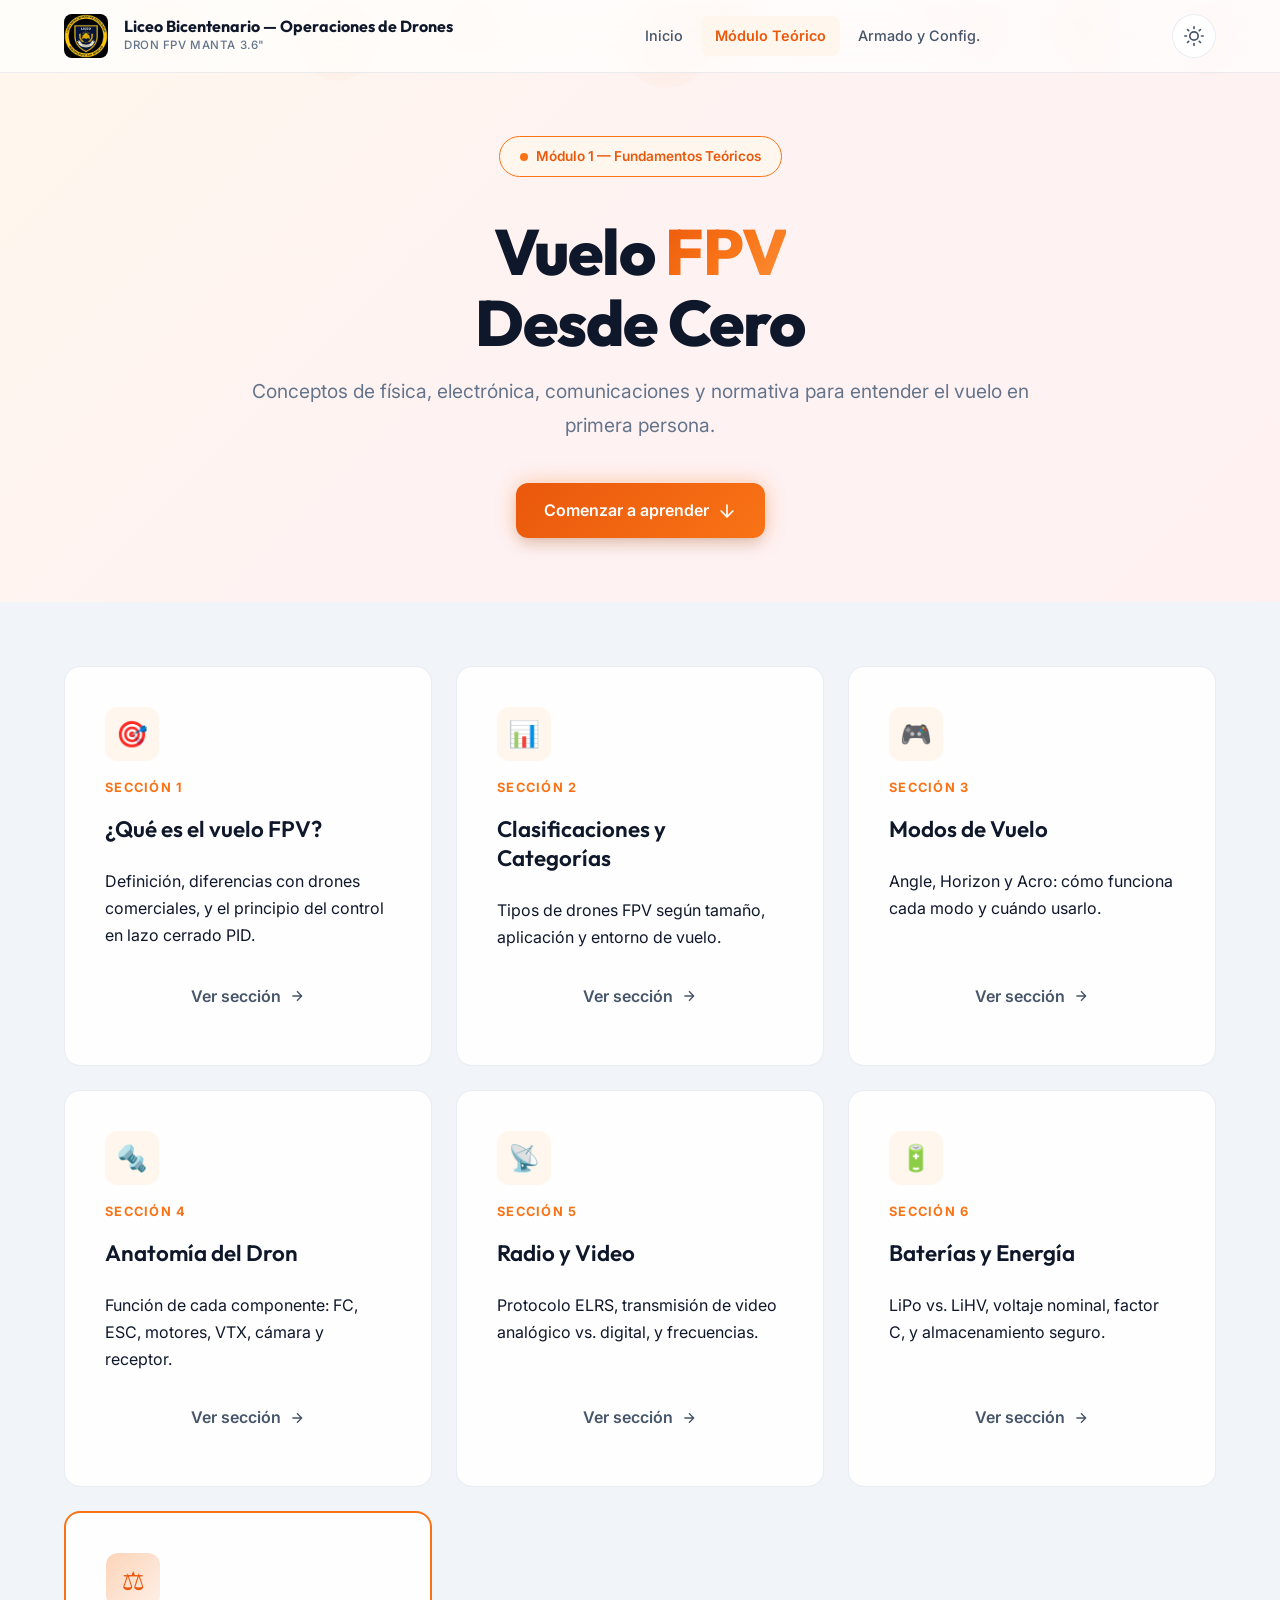
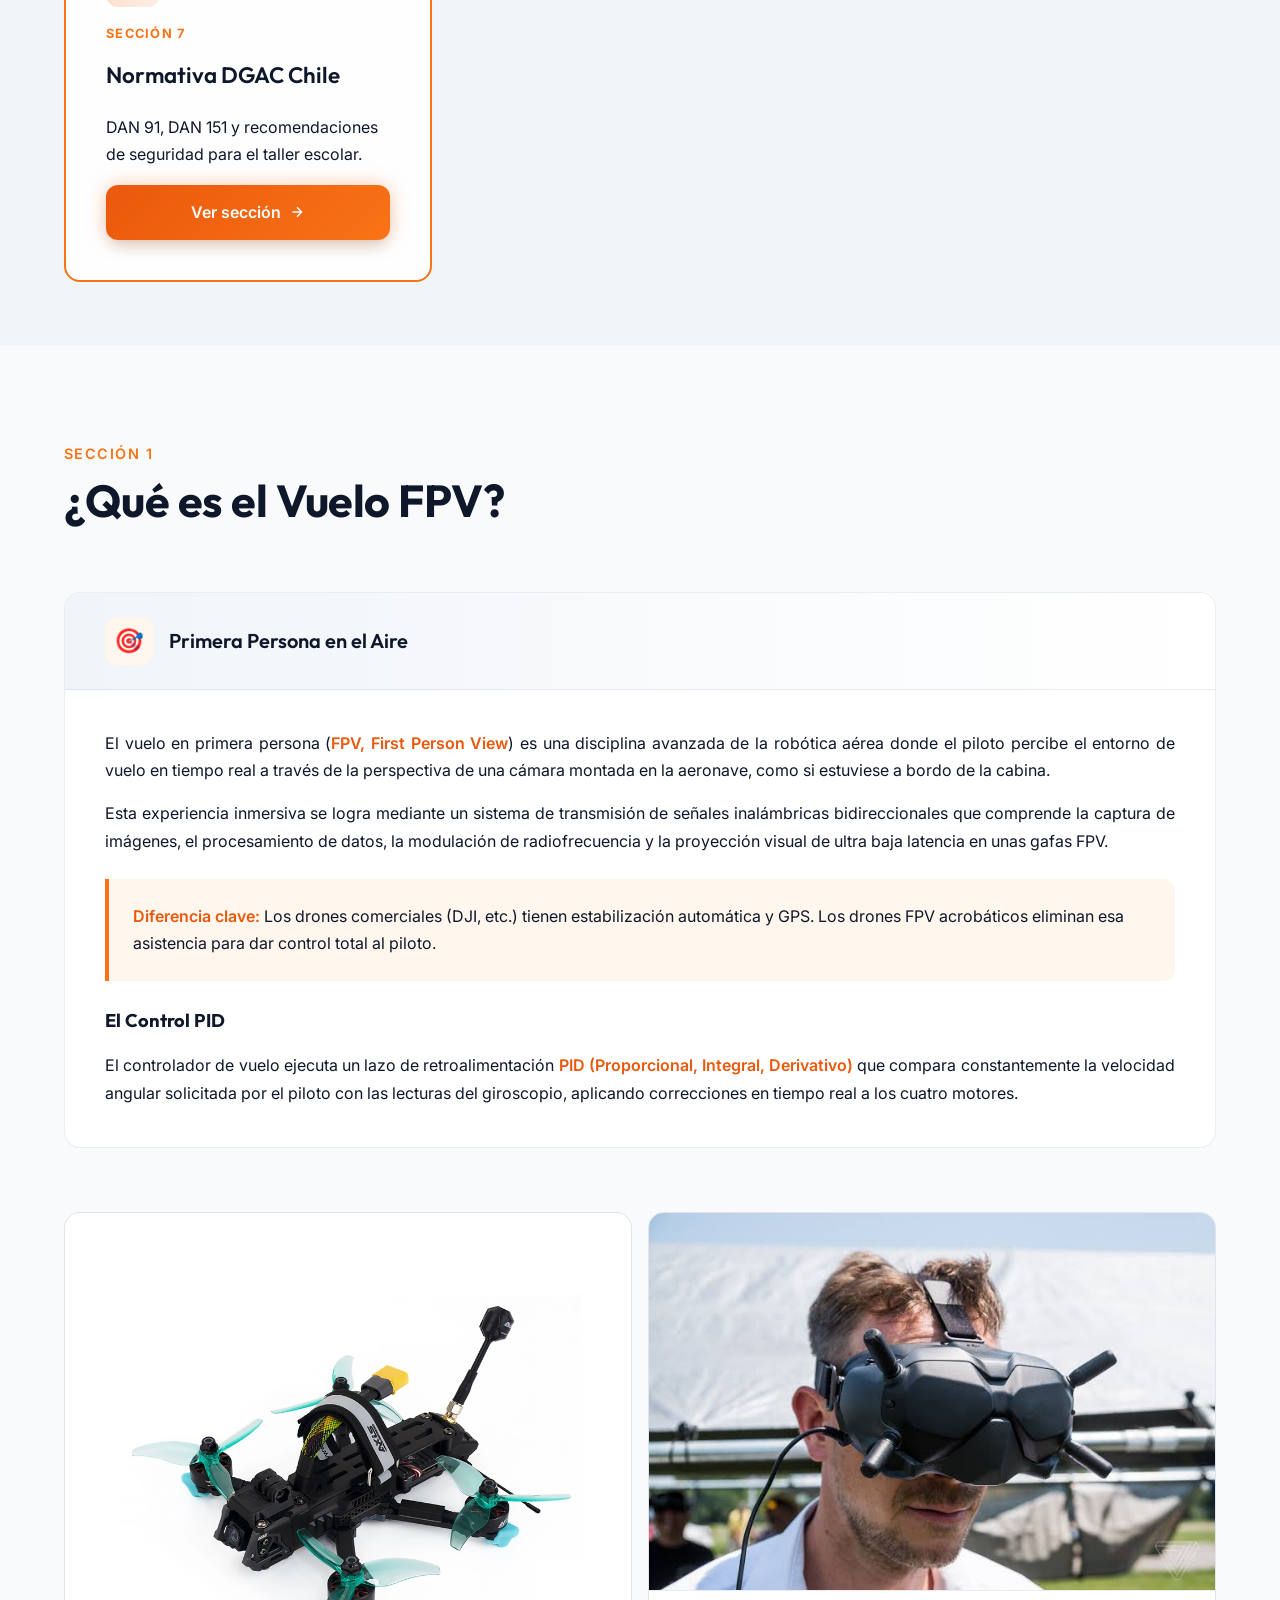
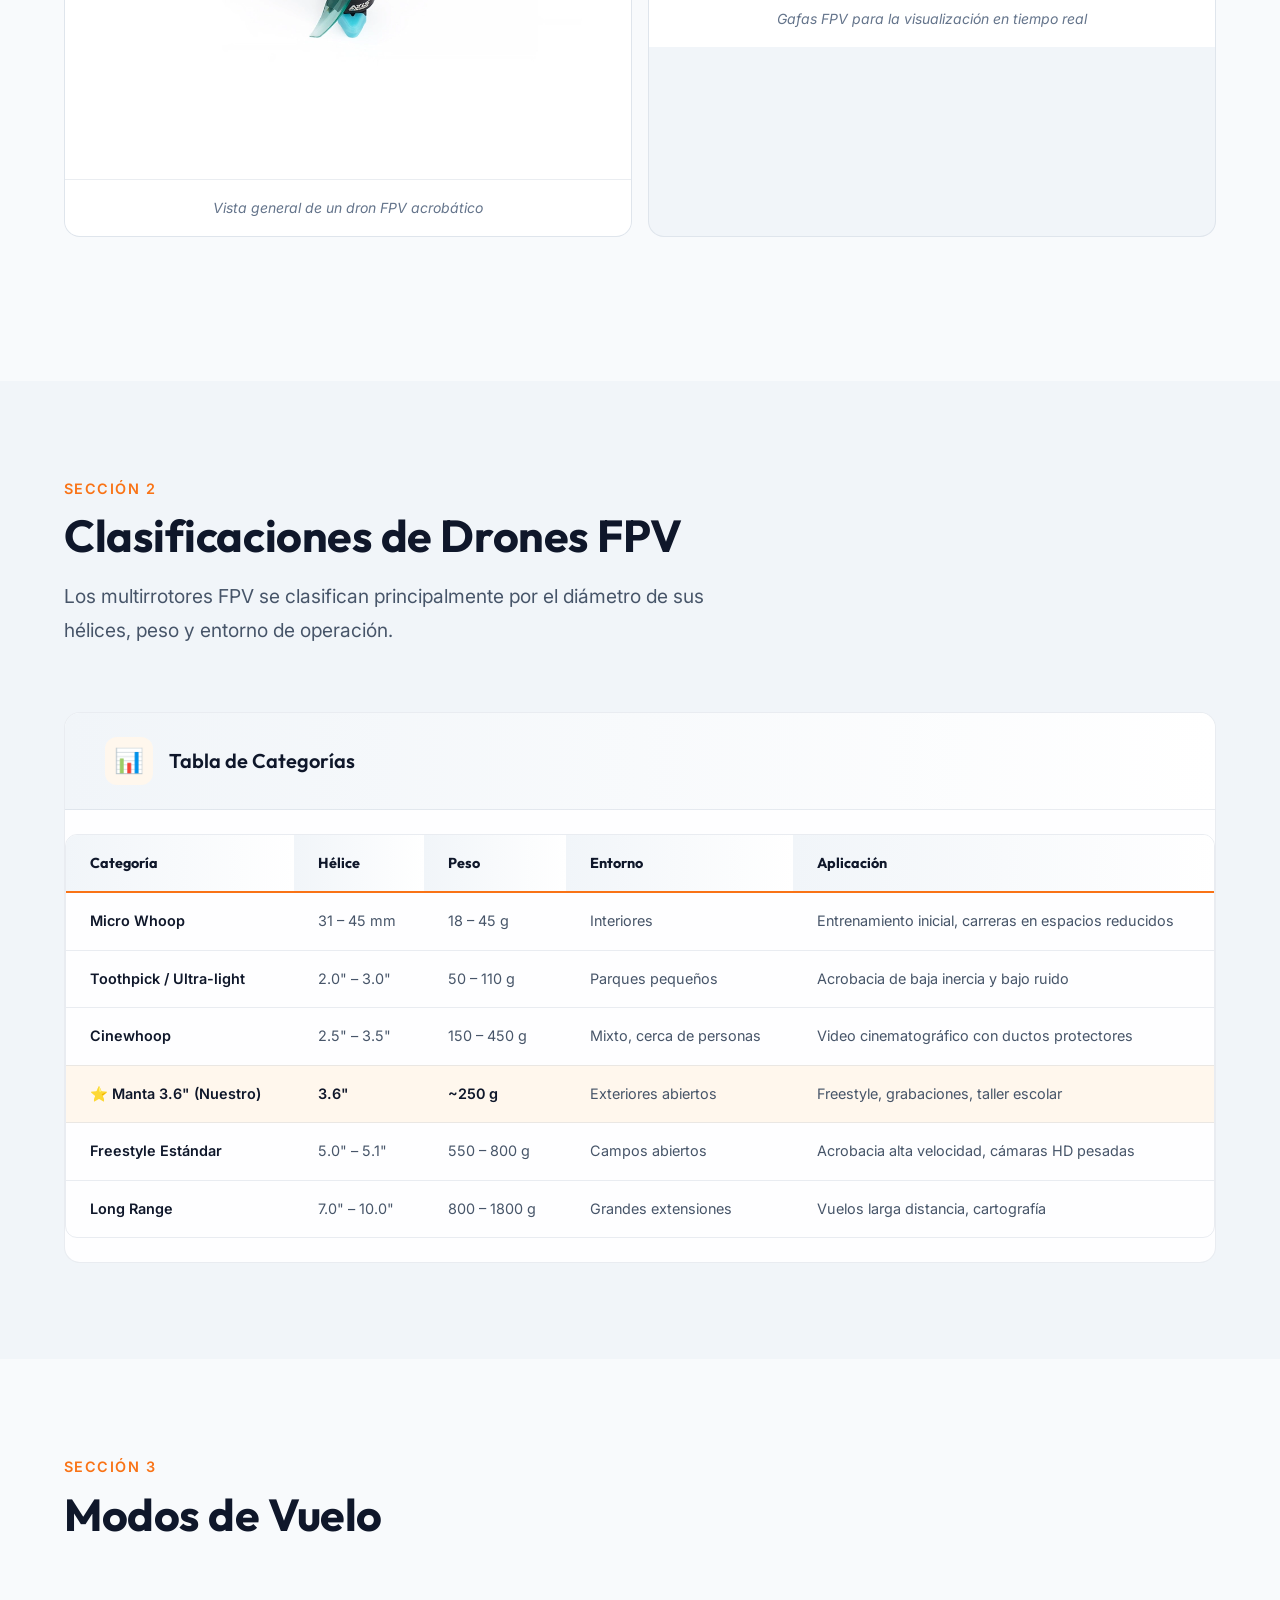
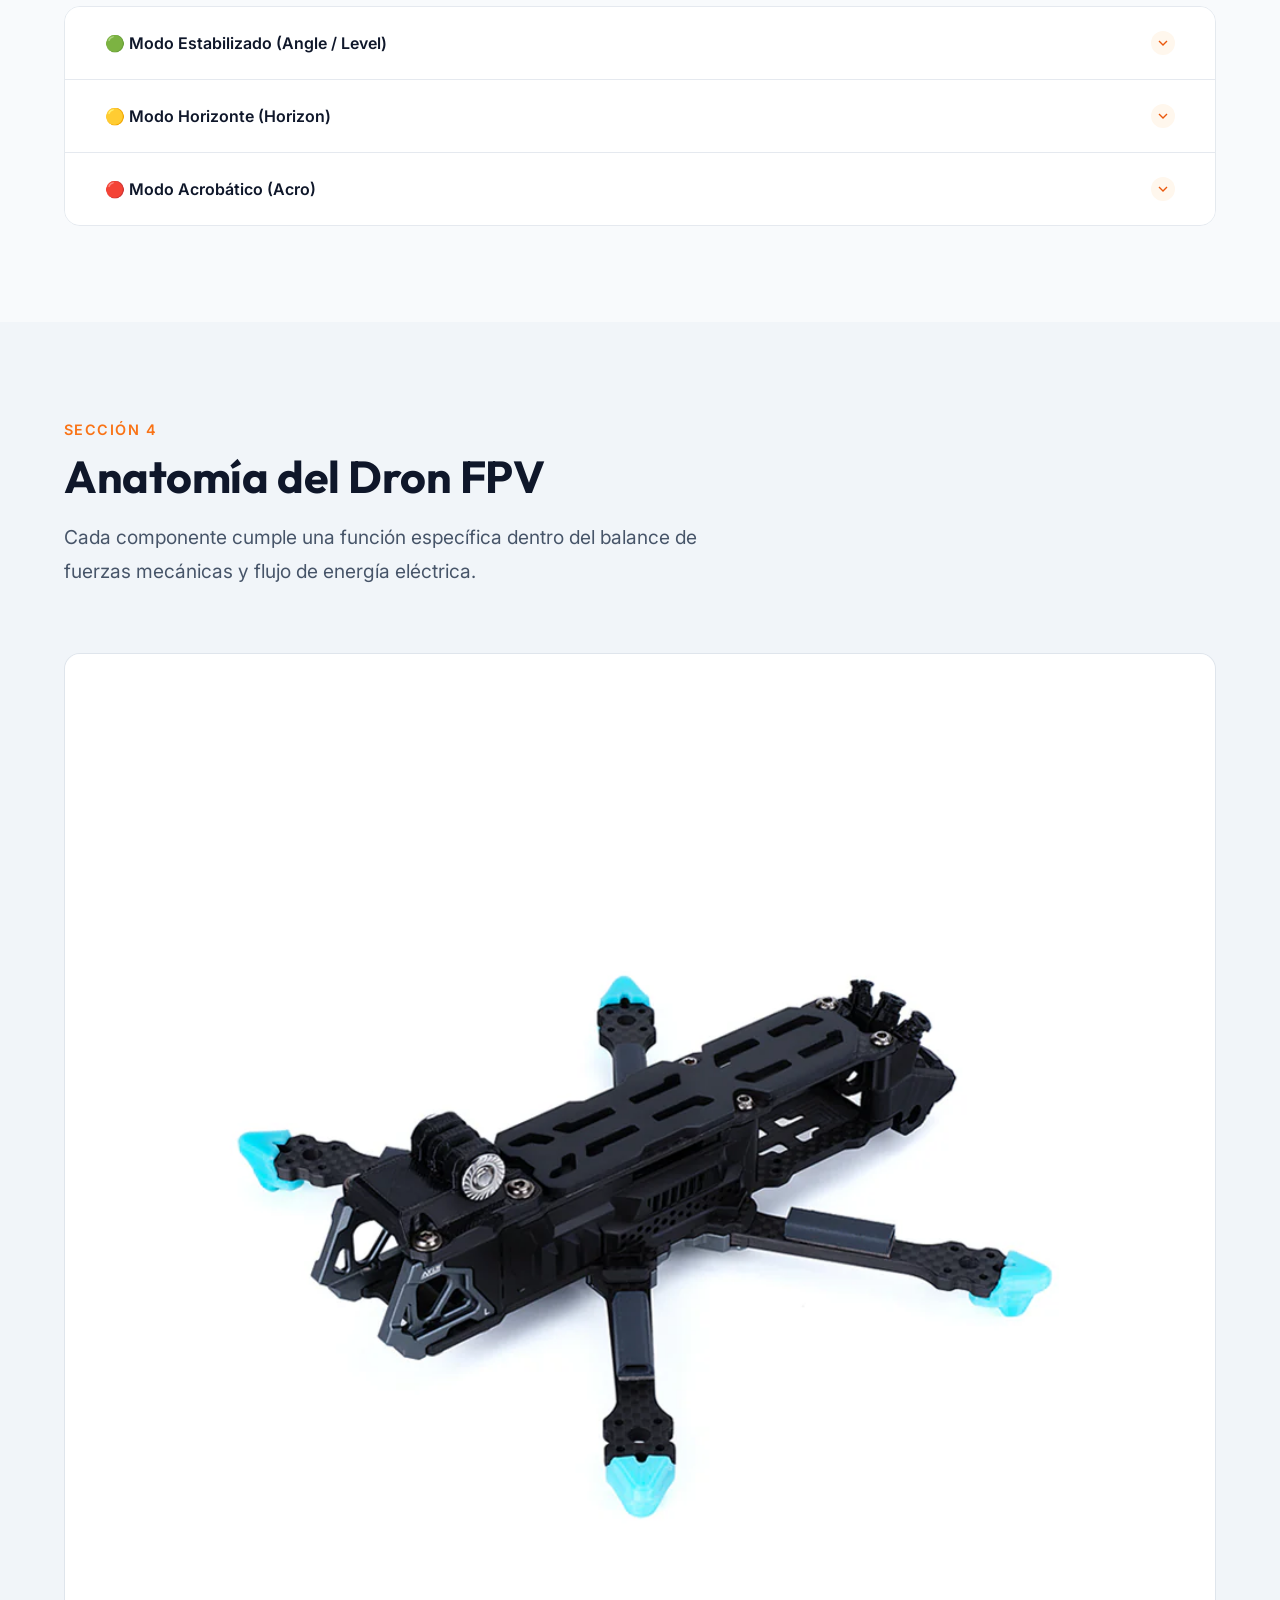
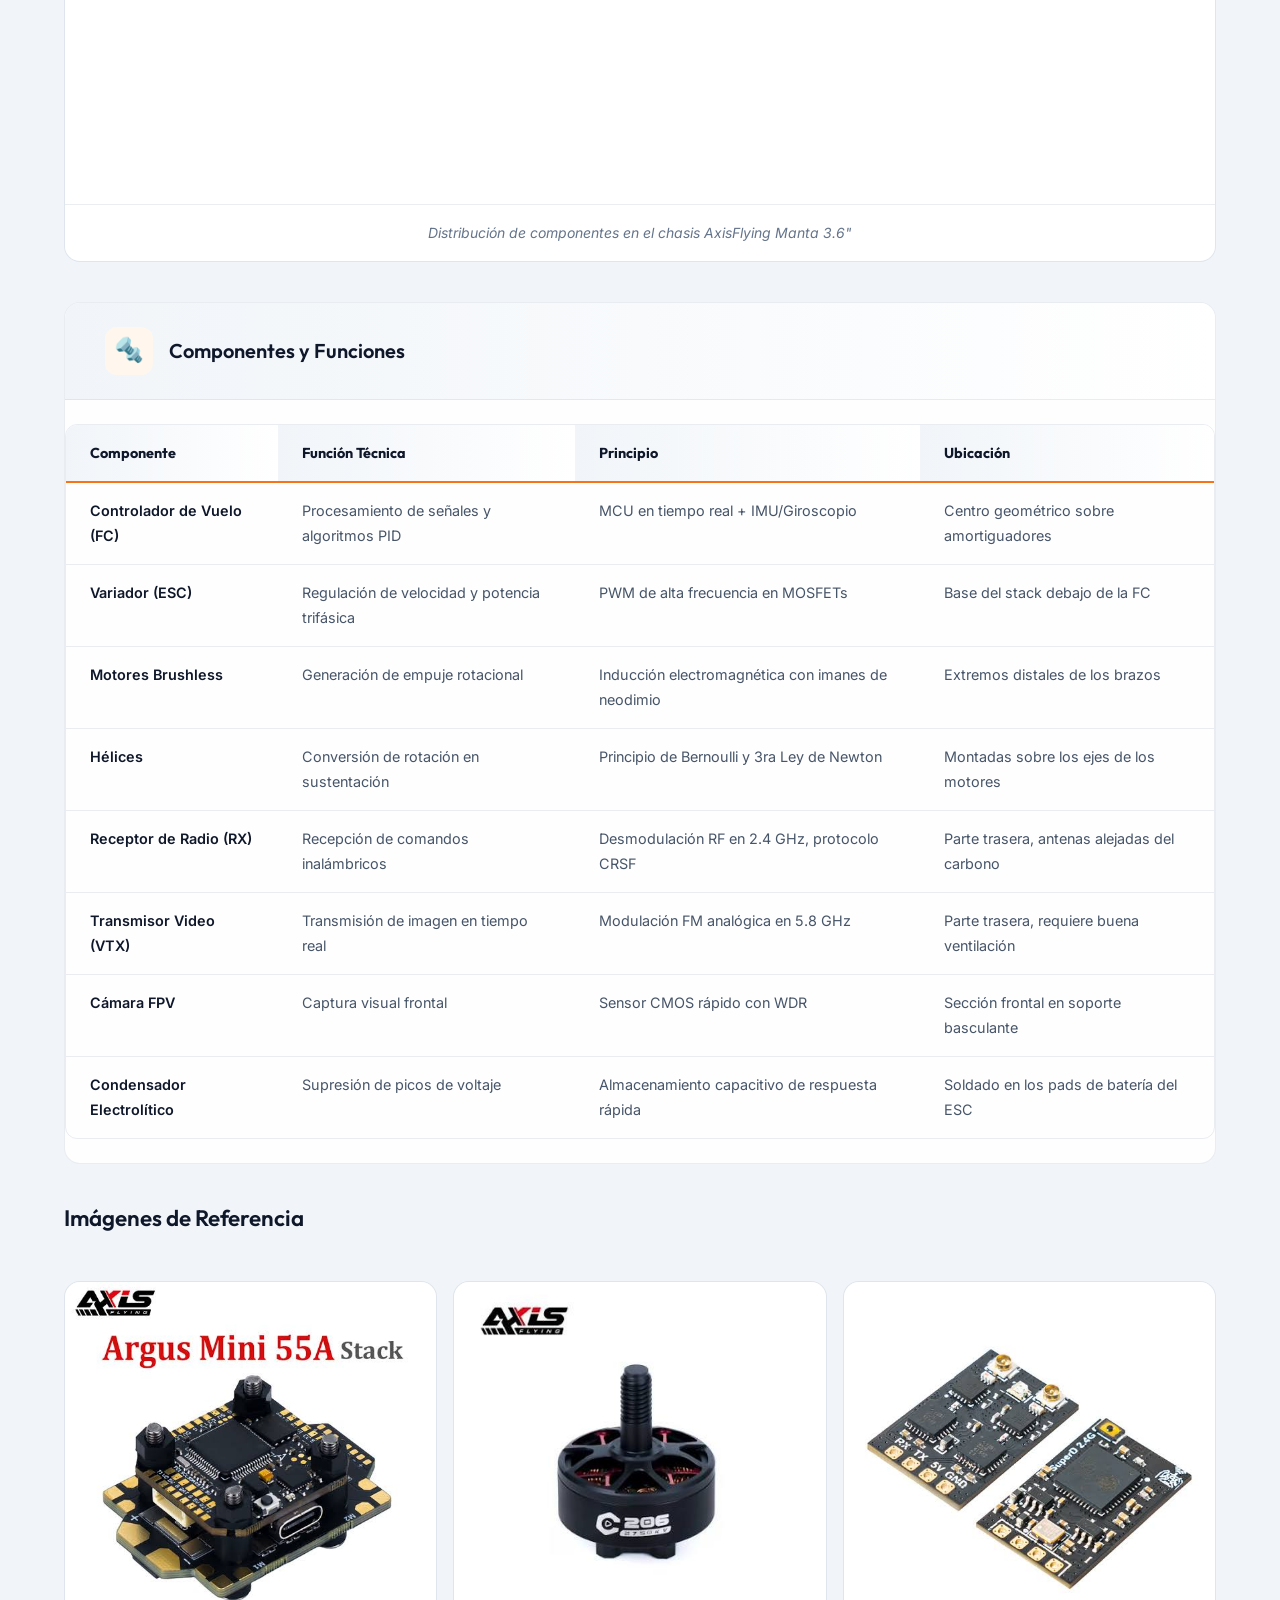
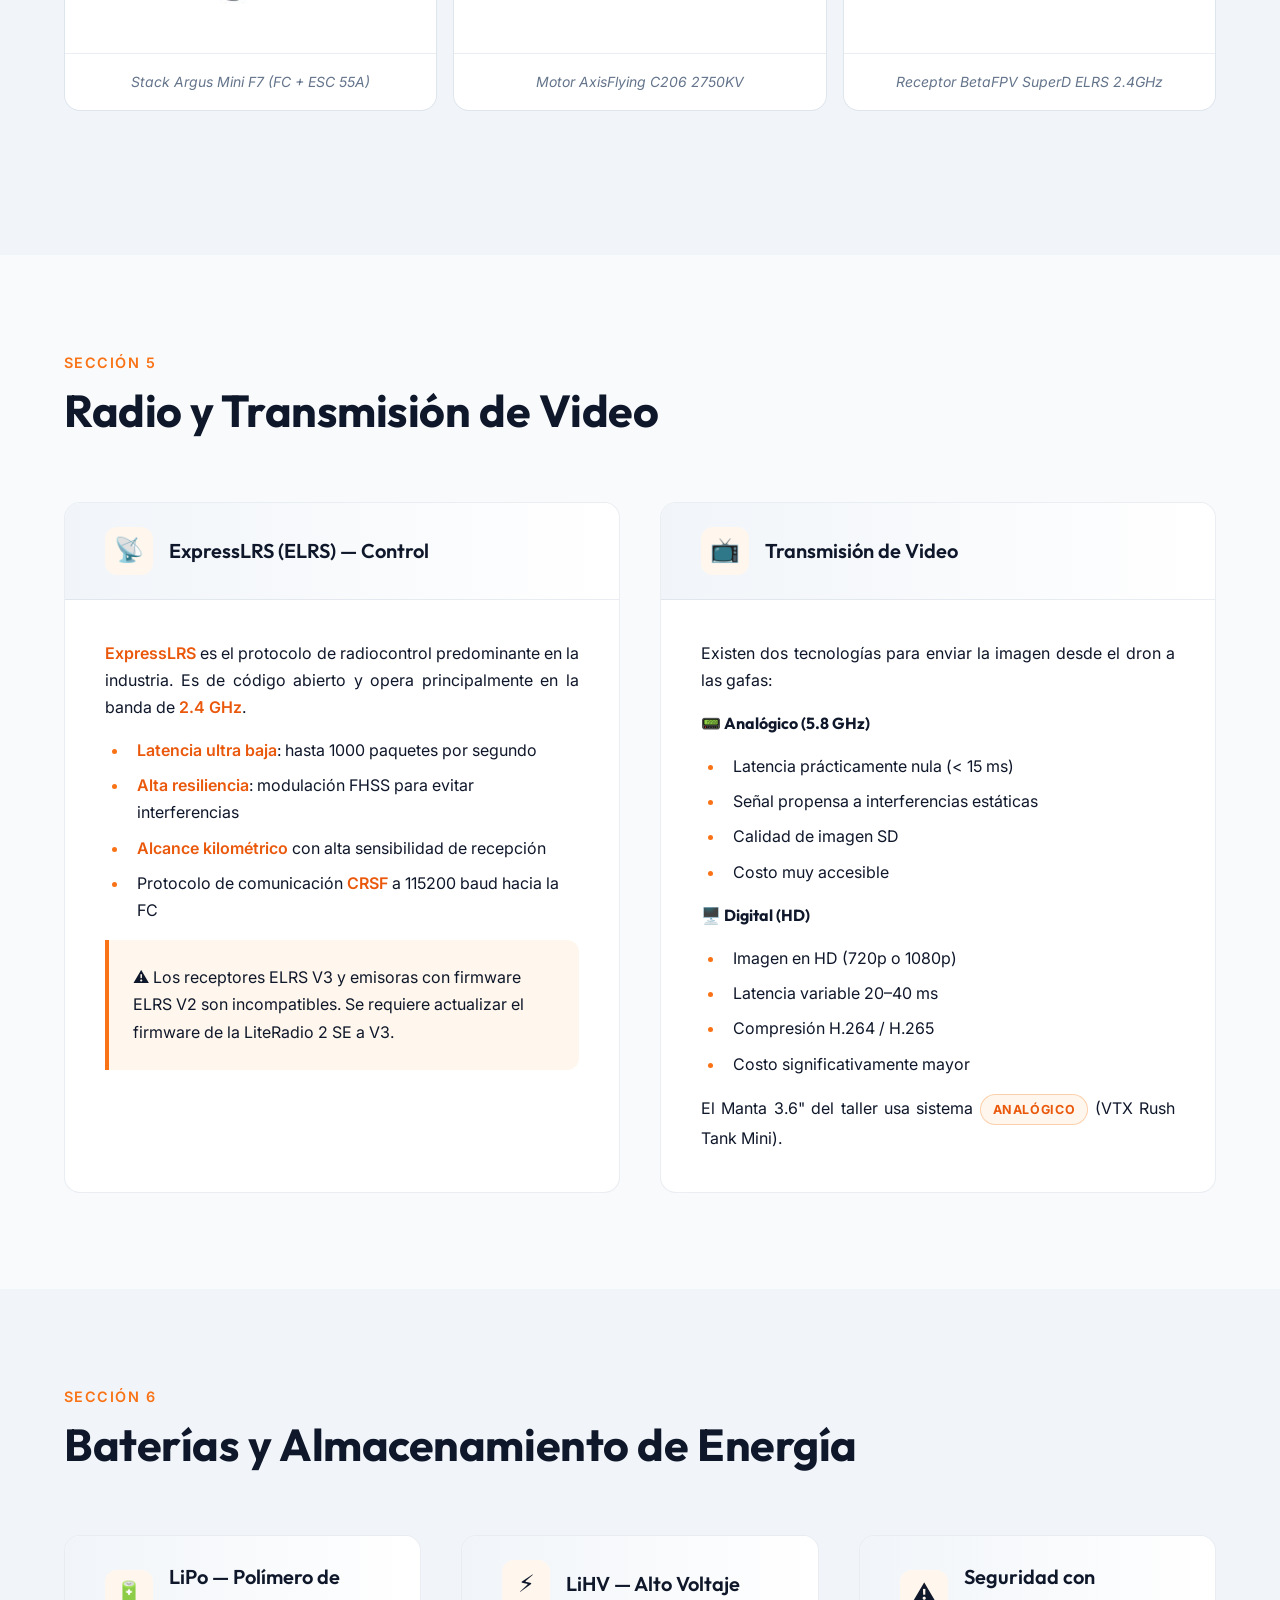
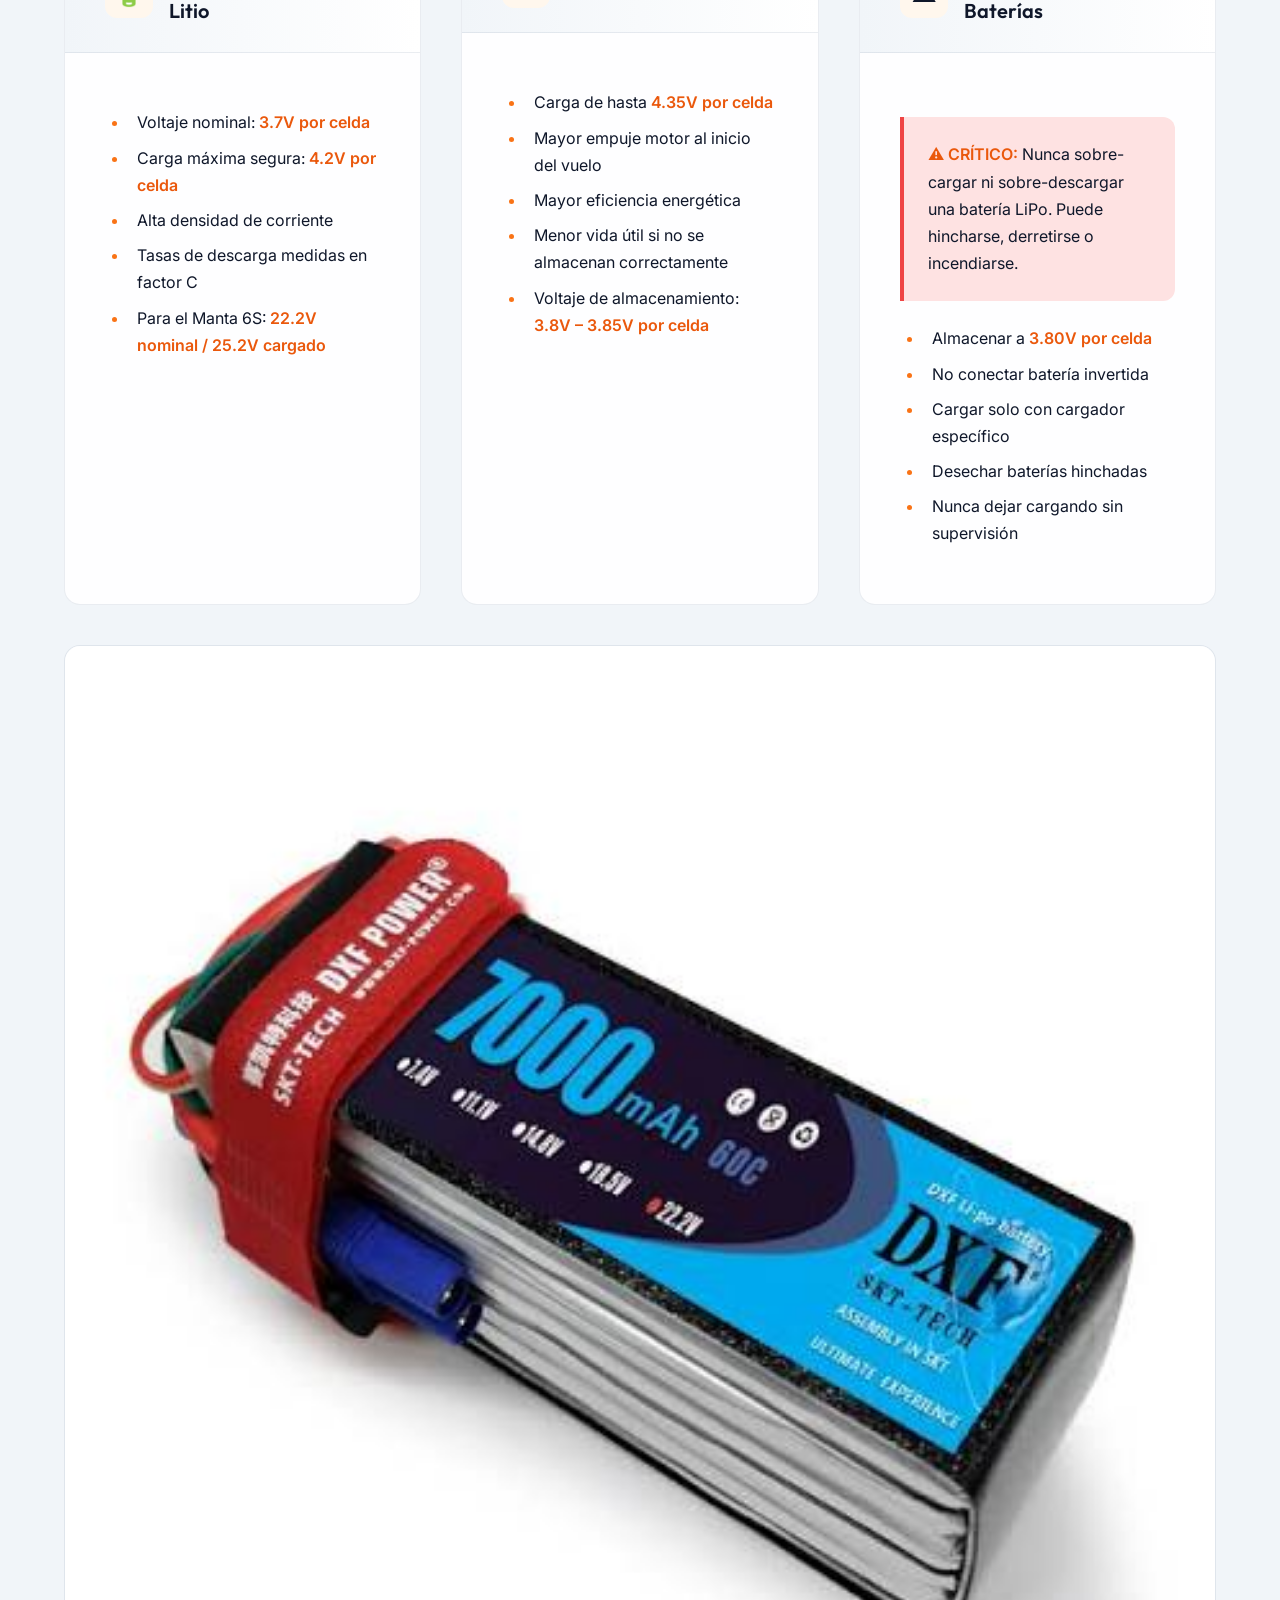
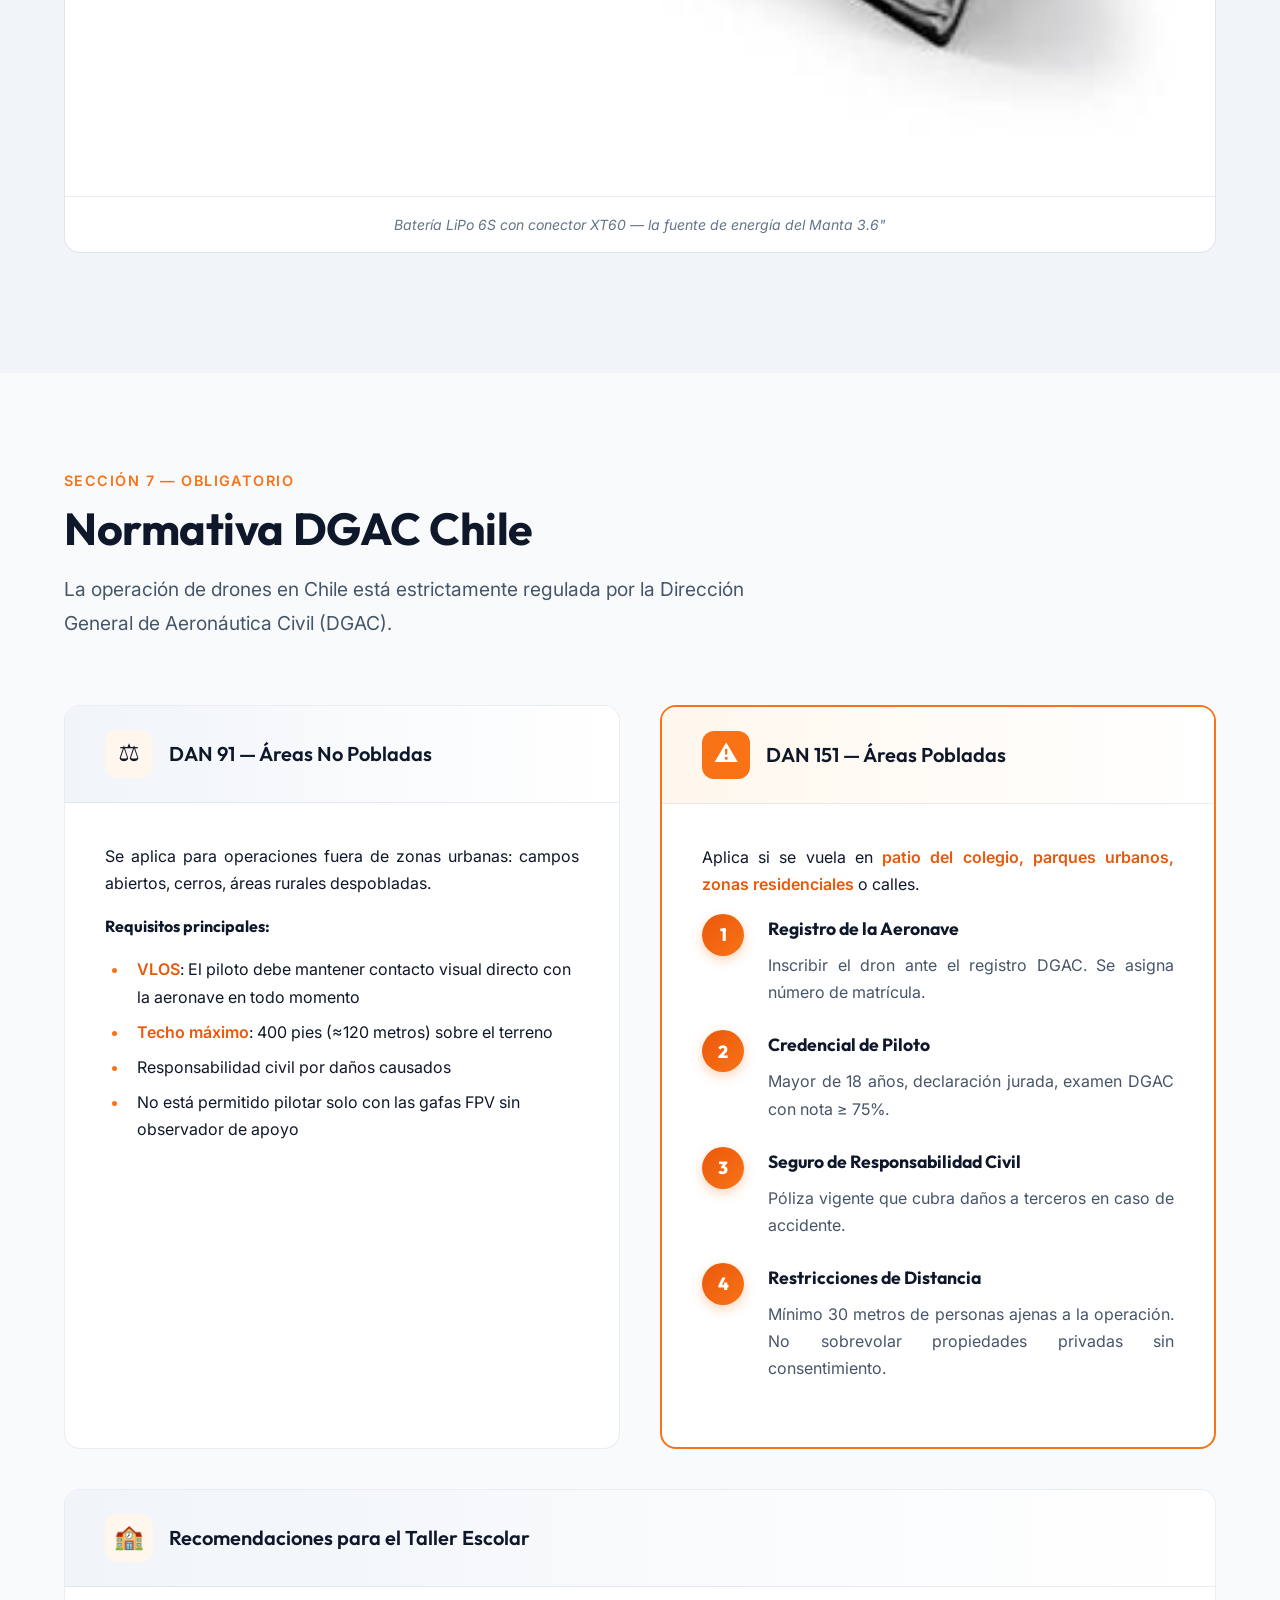
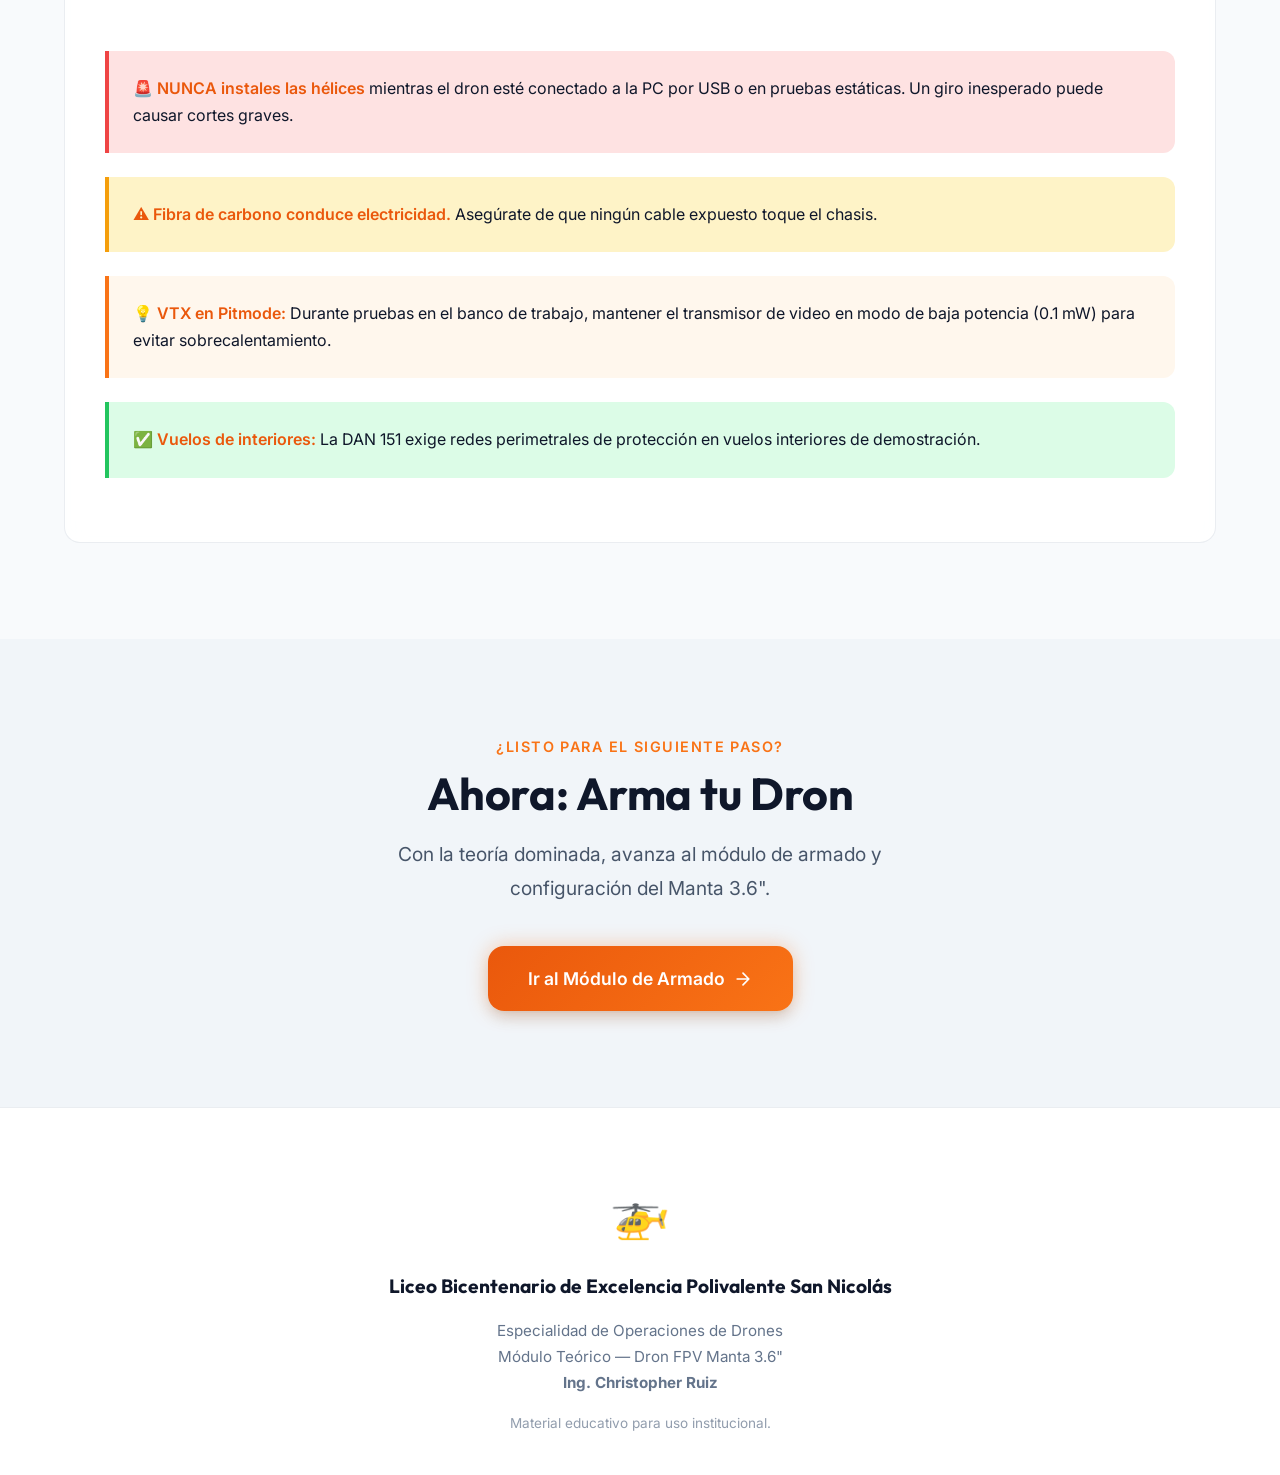
==== modulo-teorico.html @ 682bfcba "Proyecto Web Dron FPV Manta 3.6 - Modulo Teorico y Armado" ====
<!DOCTYPE html>
<html lang="es">

<head>
  <meta charset="UTF-8">
  <meta name="viewport" content="width=device-width, initial-scale=1.0">
  <title>Módulo Teórico — Fundamentos del Vuelo FPV | Dron FPV Manta 3.6"</title>
  <meta name="description"
    content="Módulo teórico completo sobre los fundamentos del vuelo FPV: qué es, cómo funciona, partes del dron, modos de vuelo, comunicaciones y normativa DGAC.">
  <link rel="icon" type="image/webp" href="assets/images/logo-liceo.webp">
  <link rel="stylesheet" href="assets/css/main.css">
</head>

<body>

  <!-- NAVBAR -->
  <nav class="navbar" role="navigation" aria-label="Navegación principal">
    <div class="navbar-inner">
      <a href="index.html" class="navbar-brand">
        <img src="assets/images/logo-liceo.webp" alt="Logo Liceo Bicentenario San Nicolás" width="44" height="44">
        <div class="brand-text">
          <span class="brand-name">Liceo Bicentenario — Operaciones de Drones</span>
          <span class="brand-sub">Dron FPV Manta 3.6"</span>
        </div>
      </a>
      <div class="navbar-nav" id="main-nav">
        <a href="index.html" class="nav-link">Inicio</a>
        <a href="modulo-teorico.html" class="nav-link active">Módulo Teórico</a>
        <a href="modulo-armado.html" class="nav-link">Armado y Config.</a>
      </div>
      <div class="navbar-actions">
        <button class="theme-toggle" aria-label="Cambiar tema">
          <svg class="sun-icon" viewBox="0 0 24 24" fill="none" stroke="currentColor" stroke-width="2"
            stroke-linecap="round" stroke-linejoin="round">
            <circle cx="12" cy="12" r="5" />
            <line x1="12" y1="1" x2="12" y2="3" />
            <line x1="12" y1="21" x2="12" y2="23" />
            <line x1="4.22" y1="4.22" x2="5.64" y2="5.64" />
            <line x1="18.36" y1="18.36" x2="19.78" y2="19.78" />
            <line x1="1" y1="12" x2="3" y2="12" />
            <line x1="21" y1="12" x2="23" y2="12" />
            <line x1="4.22" y1="19.78" x2="5.64" y2="18.36" />
            <line x1="18.36" y1="5.64" x2="19.78" y2="4.22" />
          </svg>
          <svg class="moon-icon" viewBox="0 0 24 24" fill="none" stroke="currentColor" stroke-width="2"
            stroke-linecap="round" stroke-linejoin="round" style="display:none">
            <path d="M21 12.79A9 9 0 1 1 11.21 3 7 7 0 0 0 21 12.79z" />
          </svg>
        </button>
        <button class="mobile-menu-btn" aria-label="Abrir menú" aria-expanded="false" aria-controls="main-nav">
          <svg width="24" height="24" viewBox="0 0 24 24" fill="none" stroke="currentColor" stroke-width="2"
            stroke-linecap="round" stroke-linejoin="round">
            <line x1="3" y1="12" x2="21" y2="12" />
            <line x1="3" y1="6" x2="21" y2="6" />
            <line x1="3" y1="18" x2="21" y2="18" />
          </svg>
        </button>
      </div>
    </div>
  </nav>

  <!-- HERO DEL MÓDULO -->
  <section class="hero" id="inicio" style="min-height: 50vh;">
    <div class="hero-bg" style="background-image: url('assets/images/hero-teorico.webp');"></div>
    <div class="hero-particles"></div>
    <div class="hero-content">
      <div class="hero-badge">
        <div class="hero-badge-dot"></div>
        Módulo 1 — Fundamentos Teóricos
      </div>
      <h1 class="hero-title display">
        Vuelo <span class="accent">FPV</span><br>Desde Cero
      </h1>
      <p class="hero-subtitle body-lg text-muted">
        Conceptos de física, electrónica, comunicaciones y normativa para entender el vuelo en primera persona.
      </p>
      <div class="hero-actions" style="margin-top: var(--space-xl);">
        <a href="#que-es-fpv" class="btn btn-primary btn-shimmer ripple">
          Comenzar a aprender
          <svg width="20" height="20" viewBox="0 0 24 24" fill="none" stroke="currentColor" stroke-width="2"
            stroke-linecap="round" stroke-linejoin="round">
            <path d="M12 5v14M5 12l7 7 7-7" />
          </svg>
        </a>
      </div>
    </div>
  </section>

  <!-- ÍNDICE DE TEMAS -->
  <section class="section-sm" style="background: var(--bg-tertiary);">
    <div class="container">
      <div class="classes-grid">
        <a href="#que-es-fpv" class="class-card glow-card reveal reveal-delay-1">
          <div class="class-card-icon">🎯</div>
          <h3>Sección 1</h3>
          <p class="heading-md" style="margin-bottom: var(--space-sm); color: var(--text-primary);">¿Qué es el vuelo
            FPV?</p>
          <p>Definición, diferencias con drones comerciales, y el principio del control en lazo cerrado PID.</p>
          <span class="btn btn-ghost" style="margin-top: auto;">Ver sección <svg width="16" height="16"
              viewBox="0 0 24 24" fill="none" stroke="currentColor" stroke-width="2">
              <path d="M5 12h14M12 5l7 7-7 7" />
            </svg></span>
        </a>
        <a href="#clasificaciones" class="class-card glow-card reveal reveal-delay-2">
          <div class="class-card-icon">📊</div>
          <h3>Sección 2</h3>
          <p class="heading-md" style="margin-bottom: var(--space-sm); color: var(--text-primary);">Clasificaciones y
            Categorías</p>
          <p>Tipos de drones FPV según tamaño, aplicación y entorno de vuelo.</p>
          <span class="btn btn-ghost" style="margin-top: auto;">Ver sección <svg width="16" height="16"
              viewBox="0 0 24 24" fill="none" stroke="currentColor" stroke-width="2">
              <path d="M5 12h14M12 5l7 7-7 7" />
            </svg></span>
        </a>
        <a href="#modos-vuelo" class="class-card glow-card reveal reveal-delay-3">
          <div class="class-card-icon">🎮</div>
          <h3>Sección 3</h3>
          <p class="heading-md" style="margin-bottom: var(--space-sm); color: var(--text-primary);">Modos de Vuelo</p>
          <p>Angle, Horizon y Acro: cómo funciona cada modo y cuándo usarlo.</p>
          <span class="btn btn-ghost" style="margin-top: auto;">Ver sección <svg width="16" height="16"
              viewBox="0 0 24 24" fill="none" stroke="currentColor" stroke-width="2">
              <path d="M5 12h14M12 5l7 7-7 7" />
            </svg></span>
        </a>
        <a href="#anatomia" class="class-card glow-card reveal reveal-delay-1">
          <div class="class-card-icon">🔩</div>
          <h3>Sección 4</h3>
          <p class="heading-md" style="margin-bottom: var(--space-sm); color: var(--text-primary);">Anatomía del Dron
          </p>
          <p>Función de cada componente: FC, ESC, motores, VTX, cámara y receptor.</p>
          <span class="btn btn-ghost" style="margin-top: auto;">Ver sección <svg width="16" height="16"
              viewBox="0 0 24 24" fill="none" stroke="currentColor" stroke-width="2">
              <path d="M5 12h14M12 5l7 7-7 7" />
            </svg></span>
        </a>
        <a href="#comunicaciones" class="class-card glow-card reveal reveal-delay-2">
          <div class="class-card-icon">📡</div>
          <h3>Sección 5</h3>
          <p class="heading-md" style="margin-bottom: var(--space-sm); color: var(--text-primary);">Radio y Video</p>
          <p>Protocolo ELRS, transmisión de video analógico vs. digital, y frecuencias.</p>
          <span class="btn btn-ghost" style="margin-top: auto;">Ver sección <svg width="16" height="16"
              viewBox="0 0 24 24" fill="none" stroke="currentColor" stroke-width="2">
              <path d="M5 12h14M12 5l7 7-7 7" />
            </svg></span>
        </a>
        <a href="#baterias" class="class-card glow-card reveal reveal-delay-3">
          <div class="class-card-icon">🔋</div>
          <h3>Sección 6</h3>
          <p class="heading-md" style="margin-bottom: var(--space-sm); color: var(--text-primary);">Baterías y Energía
          </p>
          <p>LiPo vs. LiHV, voltaje nominal, factor C, y almacenamiento seguro.</p>
          <span class="btn btn-ghost" style="margin-top: auto;">Ver sección <svg width="16" height="16"
              viewBox="0 0 24 24" fill="none" stroke="currentColor" stroke-width="2">
              <path d="M5 12h14M12 5l7 7-7 7" />
            </svg></span>
        </a>
        <a href="#normativa" class="class-card glow-card reveal reveal-delay-4"
          style="border: 2px solid var(--accent);">
          <div class="class-card-icon"
            style="background: linear-gradient(135deg, rgba(249,115,22,0.3), rgba(249,115,22,0.1)); color: var(--accent-dark);">
            ⚖️</div>
          <h3>Sección 7</h3>
          <p class="heading-md" style="margin-bottom: var(--space-sm); color: var(--text-primary);">Normativa DGAC Chile
          </p>
          <p>DAN 91, DAN 151 y recomendaciones de seguridad para el taller escolar.</p>
          <span class="btn btn-primary" style="margin-top: auto;">Ver sección <svg width="16" height="16"
              viewBox="0 0 24 24" fill="none" stroke="currentColor" stroke-width="2">
              <path d="M5 12h14M12 5l7 7-7 7" />
            </svg></span>
        </a>
      </div>
    </div>
  </section>

  <!-- SECCIÓN 1: ¿QUÉ ES FPV? -->
  <section class="section" id="que-es-fpv">
    <div class="container">
      <div class="reveal" style="margin-bottom: var(--space-2xl);">
        <p class="section-label">Sección 1</p>
        <h2 class="heading-xl" style="margin-bottom: var(--space-md);">¿Qué es el Vuelo FPV?</h2>
      </div>

      <div class="card reveal">
        <div class="card-header">
          <div class="card-icon">🎯</div>
          <h3>Primera Persona en el Aire</h3>
        </div>
        <div class="card-body">
          <p>El vuelo en primera persona (<strong>FPV, First Person View</strong>) es una disciplina avanzada de la
            robótica aérea donde el piloto percibe el entorno de vuelo en tiempo real a través de la perspectiva de una
            cámara montada en la aeronave, como si estuviese a bordo de la cabina.</p>
          <p>Esta experiencia inmersiva se logra mediante un sistema de transmisión de señales inalámbricas
            bidireccionales que comprende la captura de imágenes, el procesamiento de datos, la modulación de
            radiofrecuencia y la proyección visual de ultra baja latencia en unas gafas FPV.</p>

          <div class="alert-box alert-info">
            <strong>Diferencia clave:</strong> Los drones comerciales (DJI, etc.) tienen estabilización automática y
            GPS. Los drones FPV acrobáticos eliminan esa asistencia para dar control total al piloto.
          </div>

          <h4 style="margin: var(--space-lg) 0 var(--space-md); font-family: var(--font-heading); font-size: 1.15rem;">
            El Control PID</h4>
          <p>El controlador de vuelo ejecuta un lazo de retroalimentación <strong>PID (Proporcional, Integral,
              Derivativo)</strong> que compara constantemente la velocidad angular solicitada por el piloto con las
            lecturas del giroscopio, aplicando correcciones en tiempo real a los cuatro motores.</p>
        </div>
      </div>

      <!-- Imagen del dron FPV en general -->
      <div class="reveal" style="margin-top: var(--space-xl);">
        <div class="img-grid">
          <div class="img-frame">
            <img src="assets/images/drone-fpv-overview.webp" alt="Vista general de un dron FPV"
              onerror="this.parentElement.innerHTML='<div class=\'img-placeholder\'><div class=\'img-placeholder-icon\'>🚁</div><p>Imagen del dron FPV — Vista general</p><code>assets/images/drone-fpv-overview.jpg</code></div>'">
            <div class="img-caption">Vista general de un dron FPV acrobático</div>
          </div>
          <div class="img-frame">
            <img src="assets/images/fpv-goggles.jpg" alt="Gafas FPV"
              onerror="this.parentElement.innerHTML='<div class=\'img-placeholder\'><div class=\'img-placeholder-icon\'>🥽</div><p>Gafas FPV — Vista en primera persona</p><code>assets/images/fpv-goggles.jpg</code></div>'">
            <div class="img-caption">Gafas FPV para la visualización en tiempo real</div>
          </div>
        </div>
      </div>
    </div>
  </section>

  <!-- SECCIÓN 2: CLASIFICACIONES -->
  <section class="section" id="clasificaciones" style="background: var(--bg-tertiary);">
    <div class="container">
      <div class="reveal" style="margin-bottom: var(--space-2xl);">
        <p class="section-label">Sección 2</p>
        <h2 class="heading-xl" style="margin-bottom: var(--space-md);">Clasificaciones de Drones FPV</h2>
        <p class="body-lg" style="max-width: 700px;">Los multirrotores FPV se clasifican principalmente por el diámetro
          de sus hélices, peso y entorno de operación.</p>
      </div>

      <div class="card reveal">
        <div class="card-header">
          <div class="card-icon">📊</div>
          <h3>Tabla de Categorías</h3>
        </div>
        <div class="card-body" style="padding: 0;">
          <div class="table-wrapper">
            <table class="data-table">
              <thead>
                <tr>
                  <th>Categoría</th>
                  <th>Hélice</th>
                  <th>Peso</th>
                  <th>Entorno</th>
                  <th>Aplicación</th>
                </tr>
              </thead>
              <tbody>
                <tr>
                  <td><strong>Micro Whoop</strong></td>
                  <td>31 – 45 mm</td>
                  <td>18 – 45 g</td>
                  <td>Interiores</td>
                  <td>Entrenamiento inicial, carreras en espacios reducidos</td>
                </tr>
                <tr>
                  <td><strong>Toothpick / Ultra-light</strong></td>
                  <td>2.0" – 3.0"</td>
                  <td>50 – 110 g</td>
                  <td>Parques pequeños</td>
                  <td>Acrobacia de baja inercia y bajo ruido</td>
                </tr>
                <tr>
                  <td><strong>Cinewhoop</strong></td>
                  <td>2.5" – 3.5"</td>
                  <td>150 – 450 g</td>
                  <td>Mixto, cerca de personas</td>
                  <td>Video cinematográfico con ductos protectores</td>
                </tr>
                <tr style="background: var(--accent-soft);">
                  <td><strong>⭐ Manta 3.6" (Nuestro)</strong></td>
                  <td><strong>3.6"</strong></td>
                  <td><strong>~250 g</strong></td>
                  <td>Exteriores abiertos</td>
                  <td>Freestyle, grabaciones, taller escolar</td>
                </tr>
                <tr>
                  <td><strong>Freestyle Estándar</strong></td>
                  <td>5.0" – 5.1"</td>
                  <td>550 – 800 g</td>
                  <td>Campos abiertos</td>
                  <td>Acrobacia alta velocidad, cámaras HD pesadas</td>
                </tr>
                <tr>
                  <td><strong>Long Range</strong></td>
                  <td>7.0" – 10.0"</td>
                  <td>800 – 1800 g</td>
                  <td>Grandes extensiones</td>
                  <td>Vuelos larga distancia, cartografía</td>
                </tr>
              </tbody>
            </table>
          </div>
        </div>
      </div>
    </div>
  </section>

  <!-- SECCIÓN 3: MODOS DE VUELO -->
  <section class="section" id="modos-vuelo">
    <div class="container">
      <div class="reveal" style="margin-bottom: var(--space-2xl);">
        <p class="section-label">Sección 3</p>
        <h2 class="heading-xl" style="margin-bottom: var(--space-md);">Modos de Vuelo</h2>
      </div>

      <div class="accordion reveal">
        <div class="accordion-item">
          <button class="accordion-trigger" id="acc-angle">
            <span>🟢 Modo Estabilizado (Angle / Level)</span>
            <div class="accordion-icon">
              <svg width="16" height="16" viewBox="0 0 24 24" fill="none" stroke="currentColor" stroke-width="2">
                <path d="M6 9l6 6 6-6" />
              </svg>
            </div>
          </button>
          <div class="accordion-content">
            <p>El giroscopio y el acelerómetro trabajan en conjunto para <strong>limitar el ángulo máximo de
                inclinación</strong> (usualmente a 45° o 55°). Al soltar los mandos de la emisora, la aeronave vuelve de
              forma inmediata a la posición horizontal respecto al suelo.</p>
            <p>Es el modo ideal para <strong>principiantes</strong>. El dron se comporta de forma muy similar a los
              drones comerciales estabilizados.</p>
            <div class="alert-box alert-success" style="margin-top: var(--space-md);">
              ✅ <strong>Recomendado para:</strong> Primeras prácticas, aprendizaje inicial, vuelos de demostración en
              taller.
            </div>
          </div>
        </div>
        <div class="accordion-item">
          <button class="accordion-trigger" id="acc-horizon">
            <span>🟡 Modo Horizonte (Horizon)</span>
            <div class="accordion-icon">
              <svg width="16" height="16" viewBox="0 0 24 24" fill="none" stroke="currentColor" stroke-width="2">
                <path d="M6 9l6 6 6-6" />
              </svg>
            </div>
          </button>
          <div class="accordion-content">
            <p>Permite realizar <strong>rotaciones completas de 360°</strong> cuando las palancas se llevan a sus
              límites físicos, pero mantiene el comportamiento de nivelación automática cuando los mandos retornan al
              centro.</p>
            <p>Es un modo intermedio que permite explorar acrobacias manteniendo cierta seguridad de nivelación.</p>
            <div class="alert-box alert-warning" style="margin-top: var(--space-md);">
              ⚠️ <strong>Para:</strong> Pilotos con experiencia en Angle Mode que comienzan con acrobacias básicas.
            </div>
          </div>
        </div>
        <div class="accordion-item">
          <button class="accordion-trigger" id="acc-acro">
            <span>🔴 Modo Acrobático (Acro)</span>
            <div class="accordion-icon">
              <svg width="16" height="16" viewBox="0 0 24 24" fill="none" stroke="currentColor" stroke-width="2">
                <path d="M6 9l6 6 6-6" />
              </svg>
            </div>
          </button>
          <div class="accordion-content">
            <p>El comportamiento de auto-nivelación se <strong>desactiva por completo</strong>. El piloto controla
              directamente la <em>velocidad de rotación angular</em> en grados por segundo en los tres ejes espaciales.
            </p>
            <p>Si el piloto inclina el dron hacia adelante y suelta el mando, la aeronave mantendrá ese ángulo
              indefinidamente hasta que reciba un comando opuesto. Requiere correcciones constantes y alto nivel de
              memoria muscular.</p>
            <div class="alert-box alert-danger" style="margin-top: var(--space-md);">
              🔴 <strong>Nivel avanzado:</strong> Requiere horas de práctica en simulador antes de volar un dron real en
              este modo.
            </div>
          </div>
        </div>
      </div>
    </div>
  </section>

  <!-- SECCIÓN 4: ANATOMÍA DEL DRON -->
  <section class="section" id="anatomia" style="background: var(--bg-tertiary);">
    <div class="container">
      <div class="reveal" style="margin-bottom: var(--space-2xl);">
        <p class="section-label">Sección 4</p>
        <h2 class="heading-xl" style="margin-bottom: var(--space-md);">Anatomía del Dron FPV</h2>
        <p class="body-lg" style="max-width: 700px;">Cada componente cumple una función específica dentro del balance de
          fuerzas mecánicas y flujo de energía eléctrica.</p>
      </div>

      <!-- Imagen del chasis / esquema -->
      <div class="img-frame reveal" style="margin-bottom: var(--space-xl);">
        <img src="assets/images/manta-chasis-esquema.webp" alt="Esquema del chasis Manta 3.6"
          onerror="this.parentElement.innerHTML='<div class=\'img-placeholder\'><div class=\'img-placeholder-icon\'>🏗️</div><p>Esquema del chasis AxisFlying Manta 3.6&quot; con componentes marcados</p><code>assets/images/manta-chasis-esquema.jpg</code></div><div class=\'img-caption\'>Esquema de distribución de componentes en el Manta 3.6&quot;</div>'">
        <div class="img-caption">Distribución de componentes en el chasis AxisFlying Manta 3.6"</div>
      </div>

      <div class="card reveal">
        <div class="card-header">
          <div class="card-icon">🔩</div>
          <h3>Componentes y Funciones</h3>
        </div>
        <div class="card-body" style="padding: 0;">
          <div class="table-wrapper">
            <table class="data-table">
              <thead>
                <tr>
                  <th>Componente</th>
                  <th>Función Técnica</th>
                  <th>Principio</th>
                  <th>Ubicación</th>
                </tr>
              </thead>
              <tbody>
                <tr>
                  <td><strong>Controlador de Vuelo (FC)</strong></td>
                  <td>Procesamiento de señales y algoritmos PID</td>
                  <td>MCU en tiempo real + IMU/Giroscopio</td>
                  <td>Centro geométrico sobre amortiguadores</td>
                </tr>
                <tr>
                  <td><strong>Variador (ESC)</strong></td>
                  <td>Regulación de velocidad y potencia trifásica</td>
                  <td>PWM de alta frecuencia en MOSFETs</td>
                  <td>Base del stack debajo de la FC</td>
                </tr>
                <tr>
                  <td><strong>Motores Brushless</strong></td>
                  <td>Generación de empuje rotacional</td>
                  <td>Inducción electromagnética con imanes de neodimio</td>
                  <td>Extremos distales de los brazos</td>
                </tr>
                <tr>
                  <td><strong>Hélices</strong></td>
                  <td>Conversión de rotación en sustentación</td>
                  <td>Principio de Bernoulli y 3ra Ley de Newton</td>
                  <td>Montadas sobre los ejes de los motores</td>
                </tr>
                <tr>
                  <td><strong>Receptor de Radio (RX)</strong></td>
                  <td>Recepción de comandos inalámbricos</td>
                  <td>Desmodulación RF en 2.4 GHz, protocolo CRSF</td>
                  <td>Parte trasera, antenas alejadas del carbono</td>
                </tr>
                <tr>
                  <td><strong>Transmisor Video (VTX)</strong></td>
                  <td>Transmisión de imagen en tiempo real</td>
                  <td>Modulación FM analógica en 5.8 GHz</td>
                  <td>Parte trasera, requiere buena ventilación</td>
                </tr>
                <tr>
                  <td><strong>Cámara FPV</strong></td>
                  <td>Captura visual frontal</td>
                  <td>Sensor CMOS rápido con WDR</td>
                  <td>Sección frontal en soporte basculante</td>
                </tr>
                <tr>
                  <td><strong>Condensador Electrolítico</strong></td>
                  <td>Supresión de picos de voltaje</td>
                  <td>Almacenamiento capacitivo de respuesta rápida</td>
                  <td>Soldado en los pads de batería del ESC</td>
                </tr>
              </tbody>
            </table>
          </div>
        </div>
      </div>

      <!-- Imágenes de los componentes principales -->
      <div class="reveal" style="margin-top: var(--space-xl);">
        <h3 class="heading-md" style="margin-bottom: var(--space-lg);">Imágenes de Referencia</h3>
        <div class="img-grid">
          <div class="img-frame">
            <img src="assets/images/stack-argus-f7.jpg" alt="Stack Argus Mini F7"
              onerror="this.parentElement.innerHTML='<div class=\'img-placeholder\'><div class=\'img-placeholder-icon\'>💻</div><p>Stack Argus Mini F7 — FC + ESC</p><code>assets/images/stack-argus-f7.jpg</code></div>'">
            <div class="img-caption">Stack Argus Mini F7 (FC + ESC 55A)</div>
          </div>
          <div class="img-frame">
            <img src="assets/images/motor-c206.jpg" alt="Motor AxisFlying C206"
              onerror="this.parentElement.innerHTML='<div class=\'img-placeholder\'><div class=\'img-placeholder-icon\'>⚙️</div><p>Motor AxisFlying C206 2750KV</p><code>assets/images/motor-c206.jpg</code></div>'">
            <div class="img-caption">Motor AxisFlying C206 2750KV</div>
          </div>
          <div class="img-frame">
            <img src="assets/images/receptor-superd.jpg" alt="Receptor BetaFPV SuperD ELRS"
              onerror="this.parentElement.innerHTML='<div class=\'img-placeholder\'><div class=\'img-placeholder-icon\'>📡</div><p>Receptor BetaFPV SuperD ELRS 2.4G</p><code>assets/images/receptor-superd.jpg</code></div>'">
            <div class="img-caption">Receptor BetaFPV SuperD ELRS 2.4GHz</div>
          </div>
        </div>
      </div>
    </div>
  </section>

  <!-- SECCIÓN 5: COMUNICACIONES -->
  <section class="section" id="comunicaciones">
    <div class="container">
      <div class="reveal" style="margin-bottom: var(--space-2xl);">
        <p class="section-label">Sección 5</p>
        <h2 class="heading-xl" style="margin-bottom: var(--space-md);">Radio y Transmisión de Video</h2>
      </div>

      <div style="display: grid; grid-template-columns: repeat(auto-fit, minmax(320px, 1fr)); gap: var(--space-xl);">
        <div class="card reveal">
          <div class="card-header">
            <div class="card-icon">📡</div>
            <h3>ExpressLRS (ELRS) — Control</h3>
          </div>
          <div class="card-body">
            <p><strong>ExpressLRS</strong> es el protocolo de radiocontrol predominante en la industria. Es de código
              abierto y opera principalmente en la banda de <strong>2.4 GHz</strong>.</p>
            <ul>
              <li><strong>Latencia ultra baja</strong>: hasta 1000 paquetes por segundo</li>
              <li><strong>Alta resiliencia</strong>: modulación FHSS para evitar interferencias</li>
              <li><strong>Alcance kilométrico</strong> con alta sensibilidad de recepción</li>
              <li>Protocolo de comunicación <strong>CRSF</strong> a 115200 baud hacia la FC</li>
            </ul>
            <div class="alert-box alert-info" style="margin-top: var(--space-md);">
              ⚠️ Los receptores ELRS V3 y emisoras con firmware ELRS V2 son incompatibles. Se requiere actualizar el
              firmware de la LiteRadio 2 SE a V3.
            </div>
          </div>
        </div>

        <div class="card reveal reveal-delay-1">
          <div class="card-header">
            <div class="card-icon">📺</div>
            <h3>Transmisión de Video</h3>
          </div>
          <div class="card-body">
            <p>Existen dos tecnologías para enviar la imagen desde el dron a las gafas:</p>
            <h4 style="margin: var(--space-md) 0 var(--space-sm); font-family: var(--font-heading);">📟 Analógico (5.8
              GHz)</h4>
            <ul>
              <li>Latencia prácticamente nula (&lt; 15 ms)</li>
              <li>Señal propensa a interferencias estáticas</li>
              <li>Calidad de imagen SD</li>
              <li>Costo muy accesible</li>
            </ul>
            <h4 style="margin: var(--space-md) 0 var(--space-sm); font-family: var(--font-heading);">🖥️ Digital (HD)
            </h4>
            <ul>
              <li>Imagen en HD (720p o 1080p)</li>
              <li>Latencia variable 20–40 ms</li>
              <li>Compresión H.264 / H.265</li>
              <li>Costo significativamente mayor</li>
            </ul>
            <p style="margin-top: var(--space-md);">El Manta 3.6" del taller usa sistema <span
                class="badge badge-orange">Analógico</span> (VTX Rush Tank Mini).</p>
          </div>
        </div>
      </div>
    </div>
  </section>

  <!-- SECCIÓN 6: BATERÍAS -->
  <section class="section" id="baterias" style="background: var(--bg-tertiary);">
    <div class="container">
      <div class="reveal" style="margin-bottom: var(--space-2xl);">
        <p class="section-label">Sección 6</p>
        <h2 class="heading-xl" style="margin-bottom: var(--space-md);">Baterías y Almacenamiento de Energía</h2>
      </div>

      <div style="display: grid; grid-template-columns: repeat(auto-fit, minmax(280px, 1fr)); gap: var(--space-xl);">
        <div class="card reveal">
          <div class="card-header">
            <div class="card-icon">🔋</div>
            <h3>LiPo — Polímero de Litio</h3>
          </div>
          <div class="card-body">
            <ul>
              <li>Voltaje nominal: <strong>3.7V por celda</strong></li>
              <li>Carga máxima segura: <strong>4.2V por celda</strong></li>
              <li>Alta densidad de corriente</li>
              <li>Tasas de descarga medidas en factor C</li>
              <li>Para el Manta 6S: <strong>22.2V nominal / 25.2V cargado</strong></li>
            </ul>
          </div>
        </div>
        <div class="card reveal reveal-delay-1">
          <div class="card-header">
            <div class="card-icon">⚡</div>
            <h3>LiHV — Alto Voltaje</h3>
          </div>
          <div class="card-body">
            <ul>
              <li>Carga de hasta <strong>4.35V por celda</strong></li>
              <li>Mayor empuje motor al inicio del vuelo</li>
              <li>Mayor eficiencia energética</li>
              <li>Menor vida útil si no se almacenan correctamente</li>
              <li>Voltaje de almacenamiento: <strong>3.8V – 3.85V por celda</strong></li>
            </ul>
          </div>
        </div>
        <div class="card reveal reveal-delay-2">
          <div class="card-header">
            <div class="card-icon">⚠️</div>
            <h3>Seguridad con Baterías</h3>
          </div>
          <div class="card-body">
            <div class="alert-box alert-danger">
              <strong>⚠️ CRÍTICO:</strong> Nunca sobre-cargar ni sobre-descargar una batería LiPo. Puede hincharse,
              derretirse o incendiarse.
            </div>
            <ul>
              <li>Almacenar a <strong>3.80V por celda</strong></li>
              <li>No conectar batería invertida</li>
              <li>Cargar solo con cargador específico</li>
              <li>Desechar baterías hinchadas</li>
              <li>Nunca dejar cargando sin supervisión</li>
            </ul>
          </div>
        </div>
      </div>

      <!-- Imagen batería -->
      <div class="img-frame reveal" style="margin-top: var(--space-xl);">
        <img src="assets/images/bateria-lipo-6s.jpg" alt="Batería LiPo 6S"
          onerror="this.parentElement.innerHTML='<div class=\'img-placeholder\'><div class=\'img-placeholder-icon\'>🔋</div><p>Batería LiPo 6S con conector XT60</p><code>assets/images/bateria-lipo-6s.jpg</code></div>'">
        <div class="img-caption">Batería LiPo 6S con conector XT60 — la fuente de energía del Manta 3.6"</div>
      </div>
    </div>
  </section>

  <!-- SECCIÓN 7: NORMATIVA -->
  <section class="section" id="normativa">
    <div class="container">
      <div class="reveal" style="margin-bottom: var(--space-2xl);">
        <p class="section-label">Sección 7 — Obligatorio</p>
        <h2 class="heading-xl" style="margin-bottom: var(--space-md);">Normativa DGAC Chile</h2>
        <p class="body-lg" style="max-width: 700px;">La operación de drones en Chile está estrictamente regulada por la
          Dirección General de Aeronáutica Civil (DGAC).</p>
      </div>

      <div style="display: grid; grid-template-columns: repeat(auto-fit, minmax(340px, 1fr)); gap: var(--space-xl);">
        <div class="card reveal">
          <div class="card-header">
            <div class="card-icon">⚖️</div>
            <h3>DAN 91 — Áreas No Pobladas</h3>
          </div>
          <div class="card-body">
            <p>Se aplica para operaciones fuera de zonas urbanas: campos abiertos, cerros, áreas rurales despobladas.
            </p>
            <h4 style="margin: var(--space-md) 0 var(--space-sm); font-family: var(--font-heading);">Requisitos
              principales:</h4>
            <ul>
              <li><strong>VLOS</strong>: El piloto debe mantener contacto visual directo con la aeronave en todo momento
              </li>
              <li><strong>Techo máximo</strong>: 400 pies (≈120 metros) sobre el terreno</li>
              <li>Responsabilidad civil por daños causados</li>
              <li>No está permitido pilotar solo con las gafas FPV sin observador de apoyo</li>
            </ul>
          </div>
        </div>

        <div class="card reveal reveal-delay-1" style="border: 2px solid var(--accent);">
          <div class="card-header" style="background: linear-gradient(90deg, var(--accent-soft), var(--bg-secondary));">
            <div class="card-icon" style="background: var(--accent); color: white;">⚠️</div>
            <h3>DAN 151 — Áreas Pobladas</h3>
          </div>
          <div class="card-body">
            <p>Aplica si se vuela en <strong>patio del colegio, parques urbanos, zonas residenciales</strong> o calles.
            </p>
            <div class="steps-list" style="margin-top: var(--space-md);">
              <div class="step-item">
                <div class="step-number">1</div>
                <div class="step-content">
                  <h4>Registro de la Aeronave</h4>
                  <p>Inscribir el dron ante el registro DGAC. Se asigna número de matrícula.</p>
                </div>
              </div>
              <div class="step-item">
                <div class="step-number">2</div>
                <div class="step-content">
                  <h4>Credencial de Piloto</h4>
                  <p>Mayor de 18 años, declaración jurada, examen DGAC con nota ≥ 75%.</p>
                </div>
              </div>
              <div class="step-item">
                <div class="step-number">3</div>
                <div class="step-content">
                  <h4>Seguro de Responsabilidad Civil</h4>
                  <p>Póliza vigente que cubra daños a terceros en caso de accidente.</p>
                </div>
              </div>
              <div class="step-item">
                <div class="step-number">4</div>
                <div class="step-content">
                  <h4>Restricciones de Distancia</h4>
                  <p>Mínimo 30 metros de personas ajenas a la operación. No sobrevolar propiedades privadas sin
                    consentimiento.</p>
                </div>
              </div>
            </div>
          </div>
        </div>
      </div>

      <div class="card reveal" style="margin-top: var(--space-xl);">
        <div class="card-header">
          <div class="card-icon">🏫</div>
          <h3>Recomendaciones para el Taller Escolar</h3>
        </div>
        <div class="card-body">
          <div class="alert-box alert-danger">
            <strong>🚨 NUNCA instales las hélices</strong> mientras el dron esté conectado a la PC por USB o en pruebas
            estáticas. Un giro inesperado puede causar cortes graves.
          </div>
          <div class="alert-box alert-warning" style="margin-top: var(--space-md);">
            <strong>⚠️ Fibra de carbono conduce electricidad.</strong> Asegúrate de que ningún cable expuesto toque el
            chasis.
          </div>
          <div class="alert-box alert-info" style="margin-top: var(--space-md);">
            <strong>💡 VTX en Pitmode:</strong> Durante pruebas en el banco de trabajo, mantener el transmisor de video
            en modo de baja potencia (0.1 mW) para evitar sobrecalentamiento.
          </div>
          <div class="alert-box alert-success" style="margin-top: var(--space-md);">
            <strong>✅ Vuelos de interiores:</strong> La DAN 151 exige redes perimetrales de protección en vuelos
            interiores de demostración.
          </div>
        </div>
      </div>
    </div>
  </section>

  <!-- NAVEGACIÓN AL SIGUIENTE MÓDULO -->
  <section class="section" style="background: var(--bg-tertiary);">
    <div class="container text-center">
      <div class="reveal">
        <p class="section-label">¿Listo para el siguiente paso?</p>
        <h2 class="heading-xl" style="margin-bottom: var(--space-md);">Ahora: Arma tu Dron</h2>
        <p class="body-lg" style="max-width: 600px; margin: 0 auto var(--space-xl);">
          Con la teoría dominada, avanza al módulo de armado y configuración del Manta 3.6".
        </p>
        <a href="modulo-armado.html" class="btn btn-primary btn-lg btn-shimmer ripple">
          Ir al Módulo de Armado
          <svg width="20" height="20" viewBox="0 0 24 24" fill="none" stroke="currentColor" stroke-width="2"
            stroke-linecap="round" stroke-linejoin="round">
            <path d="M5 12h14M12 5l7 7-7 7" />
          </svg>
        </a>
      </div>
    </div>
  </section>

  <!-- FOOTER -->
  <footer class="footer">
    <div class="container">
      <div class="footer-inner">
        <div class="footer-icon">🚁</div>
        <div class="footer-brand">Liceo Bicentenario de Excelencia Polivalente San Nicolás</div>
        <div class="footer-info">
          Especialidad de Operaciones de Drones<br>
          Módulo Teórico — Dron FPV Manta 3.6"<br>
          <strong>Ing. Christopher Ruiz</strong>
        </div>
        <div class="footer-credit">Material educativo para uso institucional.</div>
      </div>
    </div>
  </footer>

  <script src="assets/js/theme.js"></script>
  <script src="assets/js/utils.js"></script>
</body>

</html>
---- assets/css/main.css ----
/* ============================================
   SISTEMA DE DISEÑO - Dron FPV Manta 3.6"
   Tema claro por defecto | Tema oscuro toggle
   Inspirado en el diseño DGAC
   ============================================ */

@import url('https://fonts.googleapis.com/css2?family=Inter:wght@300;400;500;600;700;800;900&family=Outfit:wght@400;500;600;700;800&family=Space+Grotesk:wght@400;500;600;700&display=swap');

/* ---------- Variables CSS ---------- */
:root {
  /* Tipografía */
  --font-body: 'Inter', system-ui, -apple-system, sans-serif;
  --font-heading: 'Outfit', 'Space Grotesk', sans-serif;

  /* Colores base - Tema CLARO */
  --bg-primary: #f8fafc;
  --bg-secondary: #ffffff;
  --bg-tertiary: #f1f5f9;
  --bg-hero: linear-gradient(135deg, #fff7ed 0%, #fef2f2 50%, #fff1f2 100%);
  --bg-card: rgba(255, 255, 255, 0.88);
  --bg-glass: rgba(255, 255, 255, 0.75);

  --text-primary: #0f172a;
  --text-secondary: #475569;
  --text-muted: #64748b;
  --text-inverse: #ffffff;

  /* Acento naranja-rojo FPV */
  --accent: #f97316;
  --accent-light: #fb923c;
  --accent-dark: #ea580c;
  --accent-soft: #fff7ed;
  --accent2: #ef4444;
  --accent2-soft: #fef2f2;

  --warning: #f59e0b;
  --warning-soft: #fef3c7;
  --danger: #ef4444;
  --danger-soft: #fee2e2;
  --success: #22c55e;
  --success-soft: #dcfce7;
  --info: #3b82f6;
  --info-soft: #eff6ff;

  --border: rgba(148, 163, 184, 0.2);
  --border-strong: #cbd5e1;
  --shadow-sm: 0 1px 2px 0 rgba(0, 0, 0, 0.05);
  --shadow: 0 4px 6px -1px rgba(0, 0, 0, 0.08), 0 2px 4px -2px rgba(0, 0, 0, 0.04);
  --shadow-md: 0 10px 15px -3px rgba(0, 0, 0, 0.1), 0 4px 6px -4px rgba(0, 0, 0, 0.05);
  --shadow-lg: 0 20px 25px -5px rgba(0, 0, 0, 0.1), 0 8px 10px -6px rgba(0, 0, 0, 0.05);
  --shadow-glow: 0 0 40px rgba(249, 115, 22, 0.2);

  /* Espaciado */
  --space-xs: 0.25rem;
  --space-sm: 0.5rem;
  --space-md: 1rem;
  --space-lg: 1.5rem;
  --space-xl: 2.5rem;
  --space-2xl: 4rem;
  --space-3xl: 6rem;

  /* Bordes */
  --radius-sm: 8px;
  --radius-md: 12px;
  --radius-lg: 16px;
  --radius-xl: 24px;
  --radius-full: 9999px;

  /* Transiciones */
  --transition-fast: 150ms ease;
  --transition-base: 250ms ease;
  --transition-slow: 400ms ease;
}

/* ---------- Tema OSCURO ---------- */
[data-theme="dark"] {
  --bg-primary: #0a0f1a;
  --bg-secondary: #0f172a;
  --bg-tertiary: #1e293b;
  --bg-hero: linear-gradient(135deg, #0a0f1a 0%, #170d05 50%, #1a0d0d 100%);
  --bg-card: rgba(15, 23, 42, 0.88);
  --bg-glass: rgba(10, 15, 26, 0.8);

  --text-primary: #f8fafc;
  --text-secondary: #cbd5e1;
  --text-muted: #94a3b8;
  --text-inverse: #0f172a;

  --accent: #fb923c;
  --accent-light: #fdba74;
  --accent-dark: #f97316;
  --accent-soft: rgba(249, 115, 22, 0.15);
  --accent2: #f87171;
  --accent2-soft: rgba(248, 113, 113, 0.12);

  --warning: #fbbf24;
  --warning-soft: rgba(251, 191, 36, 0.15);
  --danger: #f87171;
  --danger-soft: rgba(248, 113, 113, 0.15);
  --success: #4ade80;
  --success-soft: rgba(74, 222, 128, 0.15);
  --info: #60a5fa;
  --info-soft: rgba(96, 165, 250, 0.12);

  --border: rgba(148, 163, 184, 0.12);
  --border-strong: #334155;
  --shadow-sm: 0 1px 2px 0 rgba(0, 0, 0, 0.4);
  --shadow: 0 4px 6px -1px rgba(0, 0, 0, 0.4), 0 2px 4px -2px rgba(0, 0, 0, 0.3);
  --shadow-md: 0 10px 15px -3px rgba(0, 0, 0, 0.5), 0 4px 6px -4px rgba(0, 0, 0, 0.4);
  --shadow-lg: 0 20px 25px -5px rgba(0, 0, 0, 0.6), 0 8px 10px -6px rgba(0, 0, 0, 0.5);
  --shadow-glow: 0 0 40px rgba(251, 146, 60, 0.25);
}

/* ---------- Reset & Base ---------- */
*, *::before, *::after {
  box-sizing: border-box;
  margin: 0;
  padding: 0;
}

html {
  scroll-behavior: smooth;
  font-size: 16px;
}

body {
  font-family: var(--font-body);
  background: var(--bg-primary);
  color: var(--text-primary);
  line-height: 1.7;
  transition: background-color var(--transition-slow), color var(--transition-slow);
  -webkit-font-smoothing: antialiased;
  -moz-osx-font-smoothing: grayscale;
}

img {
  max-width: 100%;
  height: auto;
  display: block;
}

a {
  color: var(--accent-dark);
  text-decoration: none;
  transition: color var(--transition-fast);
}

a:hover {
  color: var(--accent);
}

/* ---------- Utilidades ---------- */
.container {
  width: 100%;
  max-width: 1200px;
  margin: 0 auto;
  padding: 0 var(--space-lg);
}

.section {
  padding: var(--space-3xl) 0;
}

.section-sm {
  padding: var(--space-2xl) 0;
}

.text-center { text-align: center; }
.text-left { text-align: left; }

/* Tipografía fluida */
.display {
  font-family: var(--font-heading);
  font-size: clamp(2.5rem, 5vw, 4rem);
  font-weight: 800;
  line-height: 1.1;
  letter-spacing: -0.02em;
}

.heading-xl {
  font-family: var(--font-heading);
  font-size: clamp(1.8rem, 3.5vw, 2.8rem);
  font-weight: 700;
  line-height: 1.2;
  letter-spacing: -0.01em;
}

.heading-lg {
  font-family: var(--font-heading);
  font-size: clamp(1.4rem, 2.5vw, 2rem);
  font-weight: 700;
  line-height: 1.25;
}

.heading-md {
  font-family: var(--font-heading);
  font-size: clamp(1.1rem, 1.8vw, 1.4rem);
  font-weight: 600;
  line-height: 1.3;
}

.body-lg {
  font-size: clamp(1.05rem, 1.5vw, 1.2rem);
  color: var(--text-secondary);
  line-height: 1.8;
}

.body-md {
  font-size: 1rem;
  color: var(--text-secondary);
  line-height: 1.75;
}

.text-muted { color: var(--text-muted); }

/* ---------- Botones ---------- */
.btn {
  display: inline-flex;
  align-items: center;
  justify-content: center;
  gap: var(--space-sm);
  padding: 0.875rem 1.75rem;
  font-family: var(--font-body);
  font-size: 1rem;
  font-weight: 600;
  border-radius: var(--radius-md);
  border: none;
  cursor: pointer;
  transition: all var(--transition-base);
  position: relative;
  overflow: hidden;
}

.btn-primary {
  background: linear-gradient(135deg, var(--accent-dark) 0%, var(--accent) 100%);
  color: var(--text-inverse);
  box-shadow: var(--shadow-md), 0 0 20px rgba(249, 115, 22, 0.35);
}

.btn-primary:hover {
  transform: translateY(-2px);
  box-shadow: var(--shadow-lg), 0 0 30px rgba(249, 115, 22, 0.5);
  color: var(--text-inverse);
}

.btn-primary:active {
  transform: translateY(0);
}

.btn-secondary {
  background: var(--bg-secondary);
  color: var(--text-primary);
  border: 1px solid var(--border-strong);
  box-shadow: var(--shadow-sm);
}

.btn-secondary:hover {
  background: var(--bg-tertiary);
  transform: translateY(-1px);
  box-shadow: var(--shadow);
  color: var(--text-primary);
}

.btn-ghost {
  background: transparent;
  color: var(--text-secondary);
  border: 1px solid transparent;
}

.btn-ghost:hover {
  background: var(--bg-tertiary);
  color: var(--text-primary);
}

.btn-lg {
  padding: 1.1rem 2.5rem;
  font-size: 1.1rem;
  border-radius: var(--radius-lg);
}

/* ---------- Navbar ---------- */
.navbar {
  position: fixed;
  top: 0;
  left: 0;
  right: 0;
  z-index: 1000;
  background: var(--bg-glass);
  backdrop-filter: blur(20px) saturate(180%);
  -webkit-backdrop-filter: blur(20px) saturate(180%);
  border-bottom: 1px solid var(--border);
  transition: all var(--transition-base);
}

.navbar.scrolled {
  box-shadow: var(--shadow-md);
}

.navbar-inner {
  display: flex;
  align-items: center;
  justify-content: space-between;
  height: 72px;
  max-width: 1200px;
  margin: 0 auto;
  padding: 0 var(--space-lg);
}

.navbar-brand {
  display: flex;
  align-items: center;
  gap: var(--space-md);
  text-decoration: none;
}

.navbar-brand img {
  height: 44px;
  width: auto;
  border-radius: var(--radius-sm);
  transition: transform var(--transition-base);
}

.navbar-brand:hover img {
  transform: scale(1.05);
}

.brand-icon {
  width: 44px;
  height: 44px;
  border-radius: var(--radius-sm);
  background: linear-gradient(135deg, var(--accent-dark), var(--accent));
  display: flex;
  align-items: center;
  justify-content: center;
  font-size: 1.5rem;
  flex-shrink: 0;
  transition: transform var(--transition-base);
  box-shadow: 0 0 15px rgba(249, 115, 22, 0.4);
}

.navbar-brand:hover .brand-icon {
  transform: scale(1.05) rotate(-5deg);
}

.brand-text {
  display: flex;
  flex-direction: column;
}

.brand-name {
  font-family: var(--font-heading);
  font-size: 1rem;
  font-weight: 700;
  color: var(--text-primary);
  line-height: 1.2;
}

.brand-sub {
  font-size: 0.72rem;
  color: var(--text-muted);
  font-weight: 500;
  text-transform: uppercase;
  letter-spacing: 0.05em;
}

.navbar-nav {
  display: flex;
  align-items: center;
  gap: var(--space-xs);
}

.nav-link {
  padding: 0.5rem 0.875rem;
  font-size: 0.9rem;
  font-weight: 500;
  color: var(--text-secondary);
  border-radius: var(--radius-sm);
  transition: all var(--transition-fast);
  white-space: nowrap;
}

.nav-link:hover {
  background: var(--accent-soft);
  color: var(--accent-dark);
}

.nav-link.active {
  background: var(--accent-soft);
  color: var(--accent-dark);
  font-weight: 600;
}

.navbar-actions {
  display: flex;
  align-items: center;
  gap: var(--space-md);
}

/* Theme toggle */
.theme-toggle {
  width: 44px;
  height: 44px;
  border-radius: var(--radius-full);
  border: 1px solid var(--border);
  background: var(--bg-secondary);
  color: var(--text-secondary);
  cursor: pointer;
  display: flex;
  align-items: center;
  justify-content: center;
  transition: all var(--transition-base);
  position: relative;
}

.theme-toggle:hover {
  background: var(--bg-tertiary);
  transform: rotate(15deg);
}

.theme-toggle svg {
  width: 20px;
  height: 20px;
  transition: transform var(--transition-slow);
}

[data-theme="dark"] .theme-toggle .sun-icon { display: none; }
[data-theme="light"] .theme-toggle .moon-icon { display: none; }

/* Mobile menu */
.mobile-menu-btn {
  display: none;
  width: 44px;
  height: 44px;
  border-radius: var(--radius-md);
  border: 1px solid var(--border);
  background: var(--bg-secondary);
  color: var(--text-primary);
  cursor: pointer;
  align-items: center;
  justify-content: center;
}

/* ---------- Hero / Portada ---------- */
.hero {
  min-height: 100vh;
  display: flex;
  align-items: center;
  justify-content: center;
  position: relative;
  padding-top: 72px;
  overflow: hidden;
  background: var(--bg-hero);
}

.hero-bg {
  position: absolute;
  inset: 0;
  z-index: 0;
  opacity: 0.12;
  background-size: cover;
  background-position: center;
  filter: blur(2px);
  transition: opacity var(--transition-slow);
}

[data-theme="dark"] .hero-bg {
  opacity: 0.06;
}

/* Partículas animadas de fondo */
.hero-particles {
  position: absolute;
  inset: 0;
  z-index: 0;
  overflow: hidden;
  pointer-events: none;
}

.particle {
  position: absolute;
  border-radius: 50%;
  background: radial-gradient(circle, var(--accent), transparent);
  opacity: 0.08;
  animation: float-particle linear infinite;
}

@keyframes float-particle {
  0% { transform: translateY(100vh) rotate(0deg); opacity: 0; }
  10% { opacity: 0.08; }
  90% { opacity: 0.08; }
  100% { transform: translateY(-100px) rotate(720deg); opacity: 0; }
}

.hero-content {
  position: relative;
  z-index: 1;
  text-align: center;
  max-width: 860px;
  padding: var(--space-2xl) var(--space-lg);
}

.hero-badge {
  display: inline-flex;
  align-items: center;
  gap: var(--space-sm);
  padding: 0.5rem 1.25rem;
  background: var(--accent-soft);
  border: 1px solid var(--accent);
  border-radius: var(--radius-full);
  font-size: 0.85rem;
  font-weight: 600;
  color: var(--accent-dark);
  margin-bottom: var(--space-xl);
  animation: fadeInUp 0.8s ease both;
}

.hero-badge-dot {
  width: 8px;
  height: 8px;
  border-radius: 50%;
  background: var(--accent);
  animation: pulse-dot 2s ease-in-out infinite;
}

@keyframes pulse-dot {
  0%, 100% { transform: scale(1); opacity: 1; }
  50% { transform: scale(1.5); opacity: 0.6; }
}

.hero-title {
  margin-bottom: var(--space-md);
  animation: fadeInUp 0.8s ease 0.1s both;
}

.hero-title .accent {
  background: linear-gradient(135deg, var(--accent-dark) 0%, var(--accent) 50%, var(--accent-light) 100%);
  -webkit-background-clip: text;
  -webkit-text-fill-color: transparent;
  background-clip: text;
}

.hero-subtitle {
  margin-bottom: var(--space-sm);
  animation: fadeInUp 0.8s ease 0.2s both;
}

.hero-stats {
  display: flex;
  gap: var(--space-xl);
  justify-content: center;
  flex-wrap: wrap;
  margin-bottom: var(--space-xl);
  animation: fadeInUp 0.8s ease 0.3s both;
}

.hero-stat {
  text-align: center;
}

.hero-stat-value {
  font-family: var(--font-heading);
  font-size: 2rem;
  font-weight: 800;
  color: var(--accent);
  line-height: 1;
}

.hero-stat-label {
  font-size: 0.8rem;
  color: var(--text-muted);
  text-transform: uppercase;
  letter-spacing: 0.08em;
  margin-top: 4px;
}

.hero-actions {
  display: flex;
  gap: var(--space-md);
  justify-content: center;
  flex-wrap: wrap;
  animation: fadeInUp 0.8s ease 0.4s both;
}

.hero-scroll {
  position: absolute;
  bottom: var(--space-xl);
  left: 50%;
  transform: translateX(-50%);
  display: flex;
  flex-direction: column;
  align-items: center;
  gap: var(--space-sm);
  color: var(--text-muted);
  font-size: 0.85rem;
  animation: bounce 2s infinite;
  cursor: pointer;
}

.hero-scroll svg {
  width: 24px;
  height: 24px;
}

/* ---------- Módulos principales ---------- */
.modules-grid {
  display: grid;
  grid-template-columns: repeat(auto-fit, minmax(340px, 1fr));
  gap: var(--space-xl);
  margin-top: var(--space-xl);
}

.module-card {
  background: var(--bg-card);
  border: 1px solid var(--border);
  border-radius: var(--radius-xl);
  padding: var(--space-xl);
  display: flex;
  flex-direction: column;
  gap: var(--space-lg);
  transition: all var(--transition-base);
  text-decoration: none;
  color: inherit;
  backdrop-filter: blur(10px);
  position: relative;
  overflow: hidden;
}

.module-card::before {
  content: '';
  position: absolute;
  top: 0;
  left: 0;
  right: 0;
  height: 4px;
  background: linear-gradient(90deg, var(--accent-dark), var(--accent), var(--accent-light));
  opacity: 0;
  transition: opacity var(--transition-base);
}

.module-card:hover::before {
  opacity: 1;
}

.module-card:hover {
  transform: translateY(-6px);
  box-shadow: var(--shadow-lg), var(--shadow-glow);
  border-color: var(--accent);
  color: inherit;
}

.module-icon-wrap {
  width: 72px;
  height: 72px;
  border-radius: var(--radius-lg);
  display: flex;
  align-items: center;
  justify-content: center;
  font-size: 2.2rem;
  flex-shrink: 0;
  transition: transform var(--transition-base);
}

.module-card:hover .module-icon-wrap {
  transform: scale(1.1) rotate(-5deg);
}

.module-icon-wrap.orange {
  background: linear-gradient(135deg, rgba(249, 115, 22, 0.15), rgba(251, 146, 60, 0.1));
  border: 1px solid rgba(249, 115, 22, 0.3);
}

.module-icon-wrap.blue {
  background: linear-gradient(135deg, rgba(59, 130, 246, 0.15), rgba(96, 165, 250, 0.1));
  border: 1px solid rgba(59, 130, 246, 0.3);
}

.module-card h3 {
  font-family: var(--font-heading);
  font-size: 1.5rem;
  font-weight: 700;
  color: var(--text-primary);
}

.module-card p {
  color: var(--text-secondary);
  line-height: 1.7;
  flex: 1;
}

.module-topics {
  display: flex;
  flex-wrap: wrap;
  gap: var(--space-sm);
}

.module-topic-tag {
  padding: 0.3rem 0.75rem;
  background: var(--bg-tertiary);
  border: 1px solid var(--border);
  border-radius: var(--radius-full);
  font-size: 0.78rem;
  color: var(--text-secondary);
  font-weight: 500;
  transition: all var(--transition-fast);
}

.module-card:hover .module-topic-tag {
  border-color: var(--accent);
  color: var(--accent-dark);
}

/* ---------- Classes grid (como en DGAC) ---------- */
.classes-grid {
  display: grid;
  grid-template-columns: repeat(auto-fill, minmax(300px, 1fr));
  gap: var(--space-lg);
}

.class-card {
  background: var(--bg-card);
  border: 1px solid var(--border);
  border-radius: var(--radius-lg);
  padding: var(--space-xl);
  display: flex;
  flex-direction: column;
  gap: var(--space-md);
  text-decoration: none;
  color: inherit;
  transition: all var(--transition-base);
  backdrop-filter: blur(10px);
  position: relative;
  overflow: hidden;
}

.class-card::after {
  content: '';
  position: absolute;
  inset: -1px;
  border-radius: inherit;
  background: linear-gradient(135deg, var(--accent), transparent, var(--accent-light));
  opacity: 0;
  z-index: -1;
  transition: opacity var(--transition-base);
  filter: blur(10px);
}

.class-card:hover {
  transform: translateY(-4px);
  box-shadow: var(--shadow-lg);
  border-color: var(--accent);
  color: inherit;
}

.class-card:hover::after {
  opacity: 0.3;
}

.class-card-icon {
  width: 54px;
  height: 54px;
  border-radius: var(--radius-md);
  background: var(--accent-soft);
  display: flex;
  align-items: center;
  justify-content: center;
  font-size: 1.6rem;
  transition: transform var(--transition-base);
}

.class-card:hover .class-card-icon {
  transform: scale(1.1) rotate(-5deg);
}

.class-card h3 {
  font-size: 0.8rem;
  font-weight: 700;
  text-transform: uppercase;
  letter-spacing: 0.1em;
  color: var(--accent);
}

/* ---------- Cards de contenido ---------- */
.card {
  background: var(--bg-card);
  border: 1px solid var(--border);
  border-radius: var(--radius-lg);
  overflow: hidden;
  transition: all var(--transition-base);
  backdrop-filter: blur(10px);
}

.card:hover {
  transform: translateY(-4px);
  box-shadow: var(--shadow-lg);
  border-color: var(--border-strong);
}

.card-header {
  display: flex;
  align-items: center;
  gap: var(--space-md);
  padding: var(--space-lg) var(--space-xl);
  background: linear-gradient(90deg, var(--bg-tertiary) 0%, var(--bg-secondary) 100%);
  border-bottom: 1px solid var(--border);
}

.card-icon {
  width: 48px;
  height: 48px;
  border-radius: var(--radius-md);
  display: flex;
  align-items: center;
  justify-content: center;
  font-size: 1.5rem;
  background: var(--accent-soft);
  flex-shrink: 0;
  transition: transform var(--transition-base);
}

.card:hover .card-icon {
  transform: scale(1.1) rotate(-5deg);
}

.card-header h3 {
  font-family: var(--font-heading);
  font-size: 1.25rem;
  font-weight: 600;
  color: var(--text-primary);
}

.card-body {
  padding: var(--space-xl);
}

.card-body p {
  margin-bottom: var(--space-md);
  text-align: justify;
}

.card-body p:last-child {
  margin-bottom: 0;
}

.card-body ul,
.card-body ol {
  margin: var(--space-md) 0 var(--space-md) var(--space-lg);
}

.card-body li {
  margin-bottom: var(--space-sm);
  padding-left: var(--space-sm);
}

.card-body li::marker {
  color: var(--accent);
}

.card-body strong {
  color: var(--accent-dark);
  font-weight: 600;
}

/* ---------- Cajas de alerta / info ---------- */
.alert-box {
  padding: var(--space-lg);
  border-radius: 0 var(--radius-md) var(--radius-md) 0;
  margin: var(--space-lg) 0;
  position: relative;
  border-left: 4px solid;
}

.alert-info {
  border-color: var(--accent);
  background: var(--accent-soft);
}

.alert-warning {
  border-color: var(--warning);
  background: var(--warning-soft);
}

.alert-danger {
  border-color: var(--danger);
  background: var(--danger-soft);
}

.alert-success {
  border-color: var(--success);
  background: var(--success-soft);
}

/* ---------- Tablas ---------- */
.table-wrapper {
  overflow-x: auto;
  border-radius: var(--radius-md);
  border: 1px solid var(--border);
  margin: var(--space-lg) 0;
}

.data-table {
  width: 100%;
  border-collapse: collapse;
  font-size: 0.9rem;
}

.data-table th {
  background: linear-gradient(90deg, var(--bg-tertiary), var(--bg-secondary));
  color: var(--text-primary);
  font-weight: 700;
  font-family: var(--font-heading);
  padding: var(--space-md) var(--space-lg);
  text-align: left;
  border-bottom: 2px solid var(--accent);
  white-space: nowrap;
}

.data-table td {
  padding: var(--space-md) var(--space-lg);
  border-bottom: 1px solid var(--border);
  color: var(--text-secondary);
  vertical-align: top;
}

.data-table tr:last-child td {
  border-bottom: none;
}

.data-table tr:hover td {
  background: var(--accent-soft);
}

.data-table td strong {
  color: var(--text-primary);
  font-weight: 600;
}

/* ---------- Imagen frame con placeholder ---------- */
.img-frame {
  width: 100%;
  border-radius: var(--radius-lg);
  overflow: hidden;
  border: 1px solid var(--border);
  margin: var(--space-lg) 0;
  position: relative;
  background: var(--bg-tertiary);
}

.img-frame img {
  width: 100%;
  height: auto;
  display: block;
  transition: transform var(--transition-slow);
}

.img-frame:hover img {
  transform: scale(1.03);
}

.img-placeholder {
  aspect-ratio: 16/9;
  display: flex;
  flex-direction: column;
  align-items: center;
  justify-content: center;
  gap: var(--space-md);
  padding: var(--space-xl);
  background: linear-gradient(135deg, var(--bg-tertiary), var(--bg-secondary));
  color: var(--text-muted);
  text-align: center;
  border: 2px dashed var(--border-strong);
  border-radius: var(--radius-md);
}

.img-placeholder-icon {
  font-size: 3rem;
  opacity: 0.5;
}

.img-placeholder p {
  font-size: 0.9rem;
  color: var(--text-muted);
  margin: 0;
}

.img-placeholder code {
  font-size: 0.8rem;
  color: var(--accent);
  background: var(--accent-soft);
  padding: 0.2rem 0.5rem;
  border-radius: var(--radius-sm);
}

.img-caption {
  padding: var(--space-md) var(--space-lg);
  font-size: 0.875rem;
  color: var(--text-muted);
  background: var(--bg-secondary);
  border-top: 1px solid var(--border);
  font-style: italic;
  text-align: center;
}

/* Grid de imágenes */
.img-grid {
  display: grid;
  grid-template-columns: repeat(auto-fit, minmax(250px, 1fr));
  gap: var(--space-md);
  margin: var(--space-lg) 0;
}

/* ---------- Diagrama / Código ---------- */
.diagram-block {
  background: var(--bg-tertiary);
  border: 1px dashed var(--border-strong);
  border-radius: var(--radius-lg);
  padding: var(--space-xl);
  margin: var(--space-lg) 0;
  font-family: 'SF Mono', 'Fira Code', monospace;
  font-size: 0.82rem;
  line-height: 1.6;
  color: var(--text-secondary);
  overflow-x: auto;
  white-space: pre;
}

[data-theme="dark"] .diagram-block {
  background: rgba(15, 23, 42, 0.6);
  border-color: rgba(249, 115, 22, 0.3);
  color: var(--accent-light);
}

/* ---------- Steps / Pasos ---------- */
.steps-list {
  display: flex;
  flex-direction: column;
  gap: var(--space-lg);
  margin: var(--space-lg) 0;
  counter-reset: steps;
}

.step-item {
  display: flex;
  gap: var(--space-lg);
  align-items: flex-start;
  counter-increment: steps;
}

.step-number {
  flex-shrink: 0;
  width: 42px;
  height: 42px;
  border-radius: 50%;
  background: linear-gradient(135deg, var(--accent-dark), var(--accent));
  color: white;
  display: flex;
  align-items: center;
  justify-content: center;
  font-weight: 800;
  font-size: 1.1rem;
  font-family: var(--font-heading);
  box-shadow: 0 4px 12px rgba(249, 115, 22, 0.3);
}

.step-content {
  flex: 1;
}

.step-content h4 {
  font-family: var(--font-heading);
  font-size: 1.1rem;
  font-weight: 700;
  color: var(--text-primary);
  margin-bottom: var(--space-sm);
}

.step-content p {
  color: var(--text-secondary);
  margin-bottom: var(--space-sm);
}

/* ---------- Componentes / Piezas ---------- */
.component-grid {
  display: grid;
  grid-template-columns: repeat(auto-fill, minmax(240px, 1fr));
  gap: var(--space-md);
  margin: var(--space-lg) 0;
}

.component-card {
  background: var(--bg-secondary);
  border: 1px solid var(--border);
  border-radius: var(--radius-lg);
  padding: var(--space-lg);
  transition: all var(--transition-base);
  display: flex;
  flex-direction: column;
  gap: var(--space-sm);
  position: relative;
  overflow: hidden;
}

.component-card::before {
  content: '';
  position: absolute;
  top: 0;
  left: 0;
  width: 3px;
  height: 0;
  background: linear-gradient(180deg, var(--accent), var(--accent-light));
  transition: height var(--transition-base);
  border-radius: 0 0 3px 0;
}

.component-card:hover::before {
  height: 100%;
}

.component-card:hover {
  border-color: var(--accent);
  box-shadow: var(--shadow-md);
  transform: translateX(3px);
}

.component-emoji {
  font-size: 2rem;
}

.component-name {
  font-family: var(--font-heading);
  font-weight: 700;
  color: var(--text-primary);
  font-size: 1.05rem;
}

.component-spec {
  font-size: 0.82rem;
  color: var(--accent-dark);
  font-weight: 600;
  background: var(--accent-soft);
  padding: 0.2rem 0.6rem;
  border-radius: var(--radius-full);
  width: fit-content;
}

.component-desc {
  font-size: 0.875rem;
  color: var(--text-muted);
  line-height: 1.6;
}

/* ---------- Accordion ---------- */
.accordion {
  border: 1px solid var(--border);
  border-radius: var(--radius-lg);
  overflow: hidden;
}

.accordion-item {
  border-bottom: 1px solid var(--border);
}

.accordion-item:last-child {
  border-bottom: none;
}

.accordion-trigger {
  width: 100%;
  display: flex;
  align-items: center;
  justify-content: space-between;
  gap: var(--space-md);
  padding: var(--space-lg) var(--space-xl);
  background: var(--bg-secondary);
  border: none;
  cursor: pointer;
  font-family: var(--font-body);
  font-size: 1rem;
  font-weight: 600;
  color: var(--text-primary);
  text-align: left;
  transition: all var(--transition-base);
}

.accordion-trigger:hover {
  background: var(--bg-tertiary);
  color: var(--accent-dark);
}

.accordion-icon {
  flex-shrink: 0;
  width: 24px;
  height: 24px;
  border-radius: 50%;
  background: var(--accent-soft);
  display: flex;
  align-items: center;
  justify-content: center;
  transition: transform var(--transition-slow), background var(--transition-base);
  color: var(--accent-dark);
}

.accordion-trigger.open .accordion-icon {
  transform: rotate(180deg);
  background: var(--accent);
  color: white;
}

.accordion-content {
  display: none;
  padding: 0 var(--space-xl) var(--space-xl);
  background: var(--bg-secondary);
  animation: fadeIn 0.3s ease;
  color: var(--text-secondary);
  line-height: 1.8;
}

.accordion-content.show {
  display: block;
}

/* ---------- Info Stats ---------- */
.stats-row {
  display: flex;
  gap: var(--space-lg);
  justify-content: center;
  flex-wrap: wrap;
}

.stat-card {
  background: var(--bg-card);
  border: 1px solid var(--border);
  border-radius: var(--radius-lg);
  padding: var(--space-xl);
  text-align: center;
  min-width: 160px;
  flex: 1;
  max-width: 220px;
  transition: all var(--transition-base);
  backdrop-filter: blur(10px);
}

.stat-card:hover {
  transform: translateY(-4px);
  box-shadow: var(--shadow-lg);
  border-color: var(--accent);
}

.stat-value {
  font-family: var(--font-heading);
  font-size: 2.5rem;
  font-weight: 800;
  color: var(--accent);
  line-height: 1;
  margin-bottom: var(--space-sm);
}

.stat-label {
  color: var(--text-muted);
  font-size: 0.85rem;
}

/* ---------- Tag badge ---------- */
.badge {
  display: inline-flex;
  align-items: center;
  gap: 0.3rem;
  padding: 0.25rem 0.75rem;
  border-radius: var(--radius-full);
  font-size: 0.78rem;
  font-weight: 700;
  text-transform: uppercase;
  letter-spacing: 0.05em;
}

.badge-orange {
  background: var(--accent-soft);
  color: var(--accent-dark);
  border: 1px solid rgba(249, 115, 22, 0.3);
}

.badge-blue {
  background: var(--info-soft);
  color: var(--info);
  border: 1px solid rgba(59, 130, 246, 0.3);
}

.badge-green {
  background: var(--success-soft);
  color: var(--success);
  border: 1px solid rgba(34, 197, 94, 0.3);
}

.badge-red {
  background: var(--danger-soft);
  color: var(--danger);
  border: 1px solid rgba(239, 68, 68, 0.3);
}

/* ---------- Section header ---------- */
.section-label {
  color: var(--accent);
  font-weight: 600;
  text-transform: uppercase;
  letter-spacing: 0.1em;
  font-size: 0.9rem;
  margin-bottom: var(--space-sm);
}

/* ---------- Footer ---------- */
.footer {
  background: var(--bg-secondary);
  border-top: 1px solid var(--border);
  padding: var(--space-2xl) 0 var(--space-xl);
}

.footer-inner {
  display: flex;
  flex-direction: column;
  align-items: center;
  gap: var(--space-md);
  text-align: center;
}

.footer-icon {
  font-size: 3rem;
}

.footer-brand {
  font-family: var(--font-heading);
  font-size: 1.2rem;
  font-weight: 700;
  color: var(--text-primary);
}

.footer-info {
  color: var(--text-muted);
  font-size: 0.95rem;
  max-width: 500px;
  line-height: 1.7;
}

.footer-credit {
  font-size: 0.85rem;
  color: var(--text-muted);
  opacity: 0.7;
}

/* ---------- Animaciones ---------- */
@keyframes fadeIn {
  from { opacity: 0; }
  to { opacity: 1; }
}

@keyframes fadeInUp {
  from {
    opacity: 0;
    transform: translateY(30px);
  }
  to {
    opacity: 1;
    transform: translateY(0);
  }
}

@keyframes bounce {
  0%, 20%, 50%, 80%, 100% { transform: translateX(-50%) translateY(0); }
  40% { transform: translateX(-50%) translateY(-8px); }
  60% { transform: translateX(-50%) translateY(-4px); }
}

/* ---------- Scroll Reveal ---------- */
.reveal {
  opacity: 0;
  transform: translateY(30px);
  transition: opacity 0.7s ease, transform 0.7s ease;
}

.reveal.visible {
  opacity: 1;
  transform: translateY(0);
}

.reveal-delay-1 { transition-delay: 0.1s; }
.reveal-delay-2 { transition-delay: 0.2s; }
.reveal-delay-3 { transition-delay: 0.3s; }
.reveal-delay-4 { transition-delay: 0.4s; }
.reveal-delay-5 { transition-delay: 0.5s; }

/* ---------- Shimmer / Glow effects ---------- */
.btn-shimmer::after {
  content: '';
  position: absolute;
  top: -50%;
  left: -50%;
  width: 200%;
  height: 200%;
  background: linear-gradient(45deg, transparent 30%, rgba(255,255,255,0.15) 50%, transparent 70%);
  transform: translateX(-100%);
  transition: transform 0.6s ease;
}

.btn-shimmer:hover::after {
  transform: translateX(100%);
}

.glow-card {
  position: relative;
}

.glow-card::after {
  content: '';
  position: absolute;
  inset: -1px;
  border-radius: inherit;
  background: linear-gradient(135deg, var(--accent), transparent, var(--accent-light));
  opacity: 0;
  z-index: -1;
  transition: opacity 0.3s ease;
  filter: blur(10px);
}

.glow-card:hover::after {
  opacity: 0.4;
}

/* Ripple */
.ripple {
  position: relative;
  overflow: hidden;
}

.ripple-effect {
  position: absolute;
  border-radius: 50%;
  background: rgba(255, 255, 255, 0.4);
  transform: scale(0);
  animation: ripple 0.6s ease-out;
  pointer-events: none;
}

@keyframes ripple {
  to { transform: scale(4); opacity: 0; }
}

/* ---------- Lightbox Modal Pantalla Completa ---------- */
.lightbox-modal {
  position: fixed;
  inset: 0;
  z-index: 9999;
  background: rgba(0, 0, 0, 0.92);
  backdrop-filter: blur(15px);
  -webkit-backdrop-filter: blur(15px);
  display: flex;
  align-items: center;
  justify-content: center;
  opacity: 0;
  visibility: hidden;
  transition: opacity 0.3s ease, visibility 0.3s ease;
  padding: var(--space-lg);
  cursor: zoom-out;
}

.lightbox-modal.active {
  opacity: 1;
  visibility: visible;
}

.lightbox-img {
  max-width: 95vw;
  max-height: 95vh;
  object-fit: contain;
  border-radius: var(--radius-md);
  box-shadow: 0 25px 50px -12px rgba(0, 0, 0, 0.8);
  transform: scale(0.95);
  transition: transform 0.3s cubic-bezier(0.34, 1.56, 0.64, 1);
}

.lightbox-modal.active .lightbox-img {
  transform: scale(1);
}

.lightbox-close {
  position: absolute;
  top: 24px;
  right: 24px;
  width: 48px;
  height: 48px;
  border-radius: 50%;
  background: rgba(255, 255, 255, 0.15);
  border: 1px solid rgba(255, 255, 255, 0.3);
  color: white;
  font-size: 1.8rem;
  display: flex;
  align-items: center;
  justify-content: center;
  cursor: pointer;
  transition: all 0.2s ease;
  line-height: 1;
  z-index: 10000;
}

.lightbox-close:hover {
  background: rgba(255, 255, 255, 0.3);
  transform: scale(1.1);
}

.img-zoomable {
  cursor: zoom-in !important;
  transition: transform var(--transition-base), filter var(--transition-base);
}

.img-zoomable:hover {
  filter: brightness(1.05);
}

/* ---------- Responsive ---------- */
@media (max-width: 1024px) {
  .brand-name {
    font-size: 0.85rem;
    max-width: 200px;
  }
}

@media (max-width: 768px) {
  .navbar-nav {
    display: none;
    position: absolute;
    top: 100%;
    left: 0;
    right: 0;
    background: var(--bg-glass);
    backdrop-filter: blur(20px);
    flex-direction: column;
    padding: var(--space-md);
    border-bottom: 1px solid var(--border);
    gap: var(--space-xs);
  }

  .navbar-nav.open {
    display: flex;
  }

  .mobile-menu-btn {
    display: flex;
  }

  .brand-name {
    display: none;
  }

  .modules-grid {
    grid-template-columns: 1fr;
  }

  .classes-grid {
    grid-template-columns: 1fr;
  }

  .hero-stats {
    gap: var(--space-lg);
  }

  .stats-row {
    gap: var(--space-md);
  }
}

@media (max-width: 480px) {
  .hero-actions {
    flex-direction: column;
    align-items: center;
  }

  .btn-lg {
    width: 100%;
    max-width: 320px;
  }
}
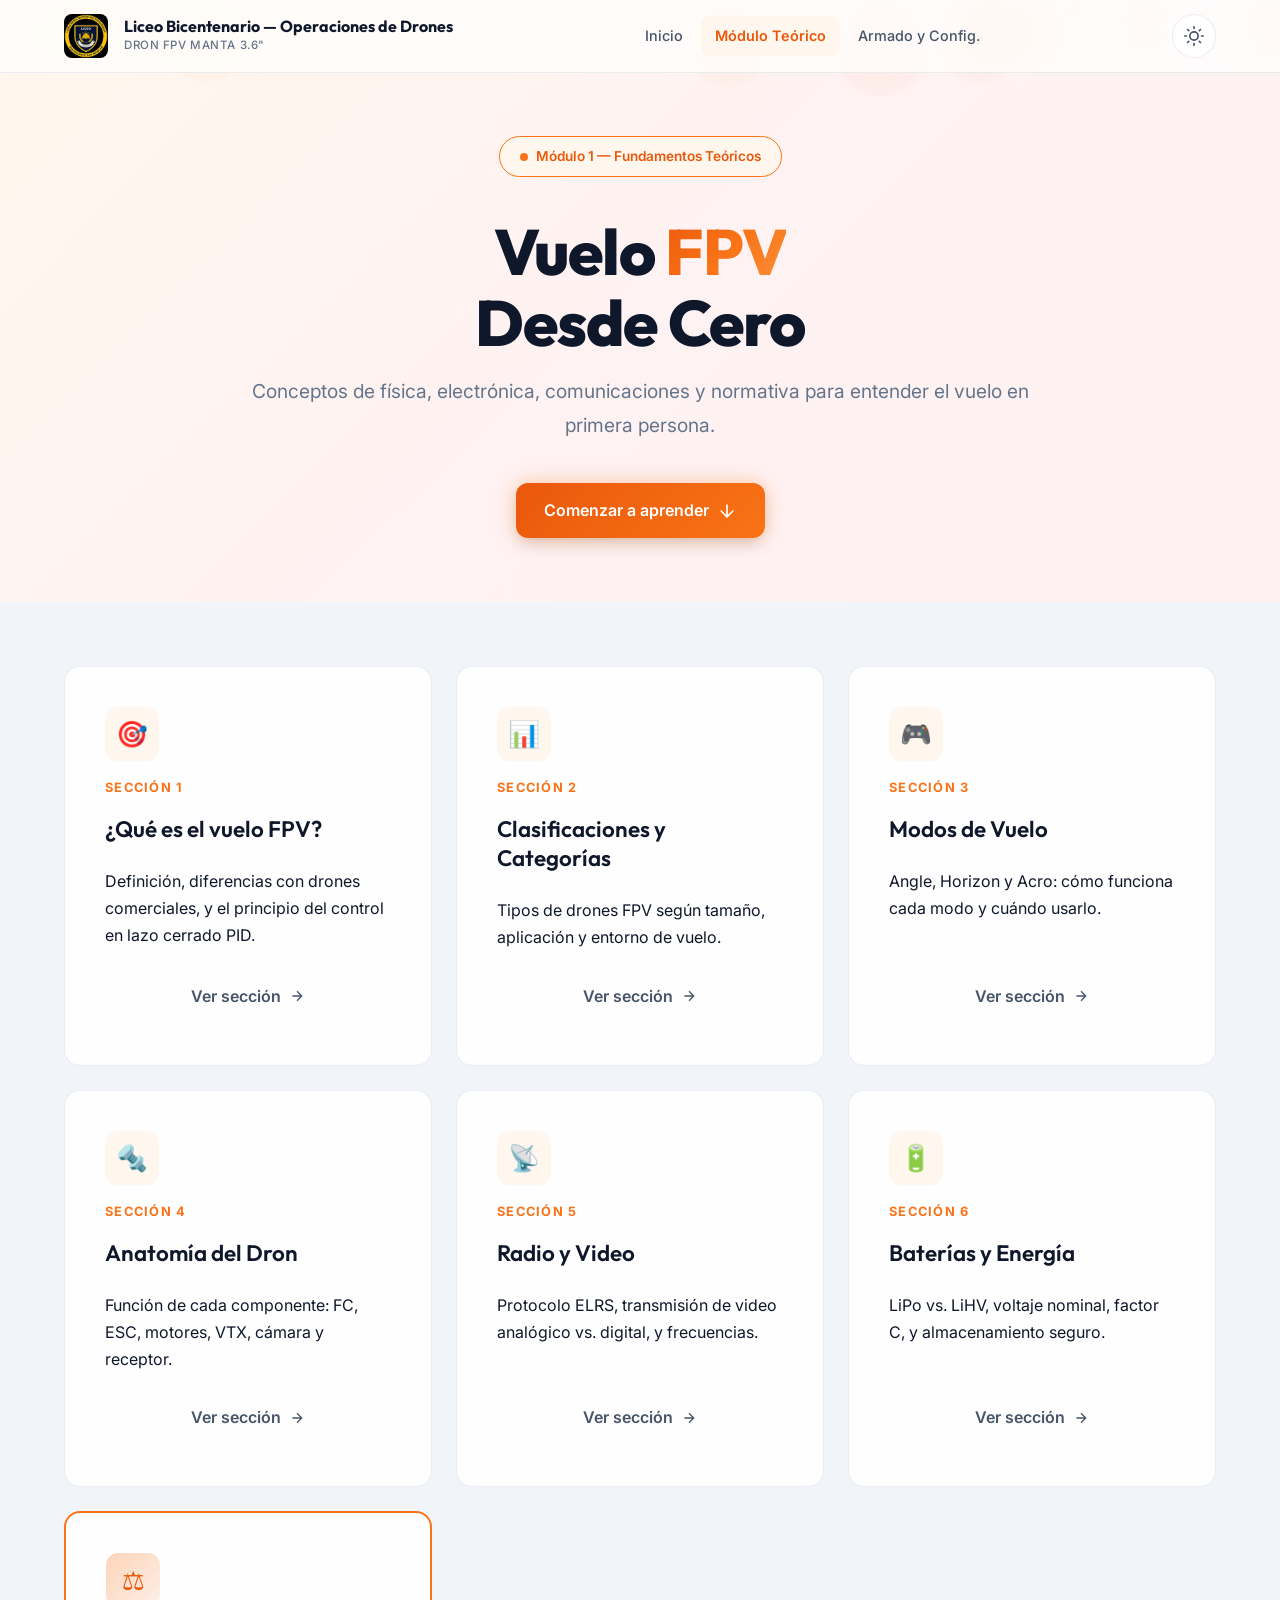
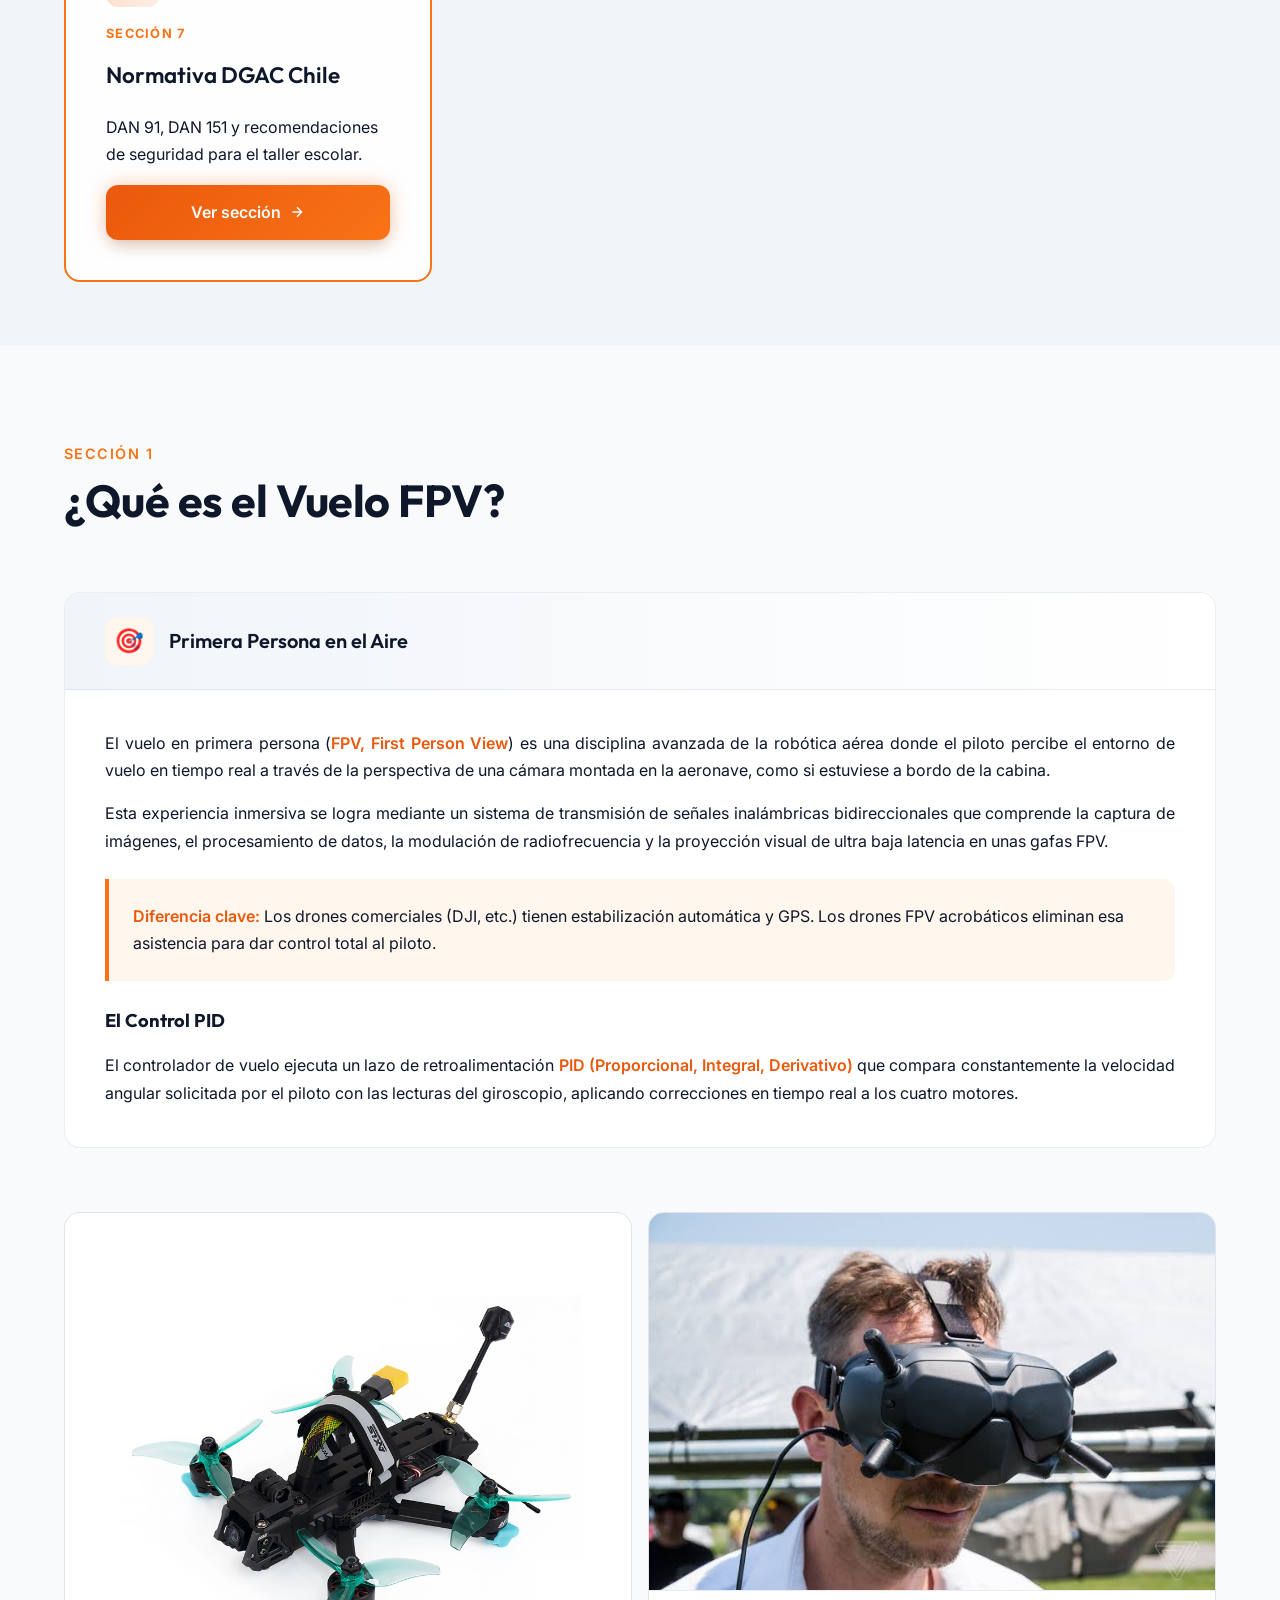
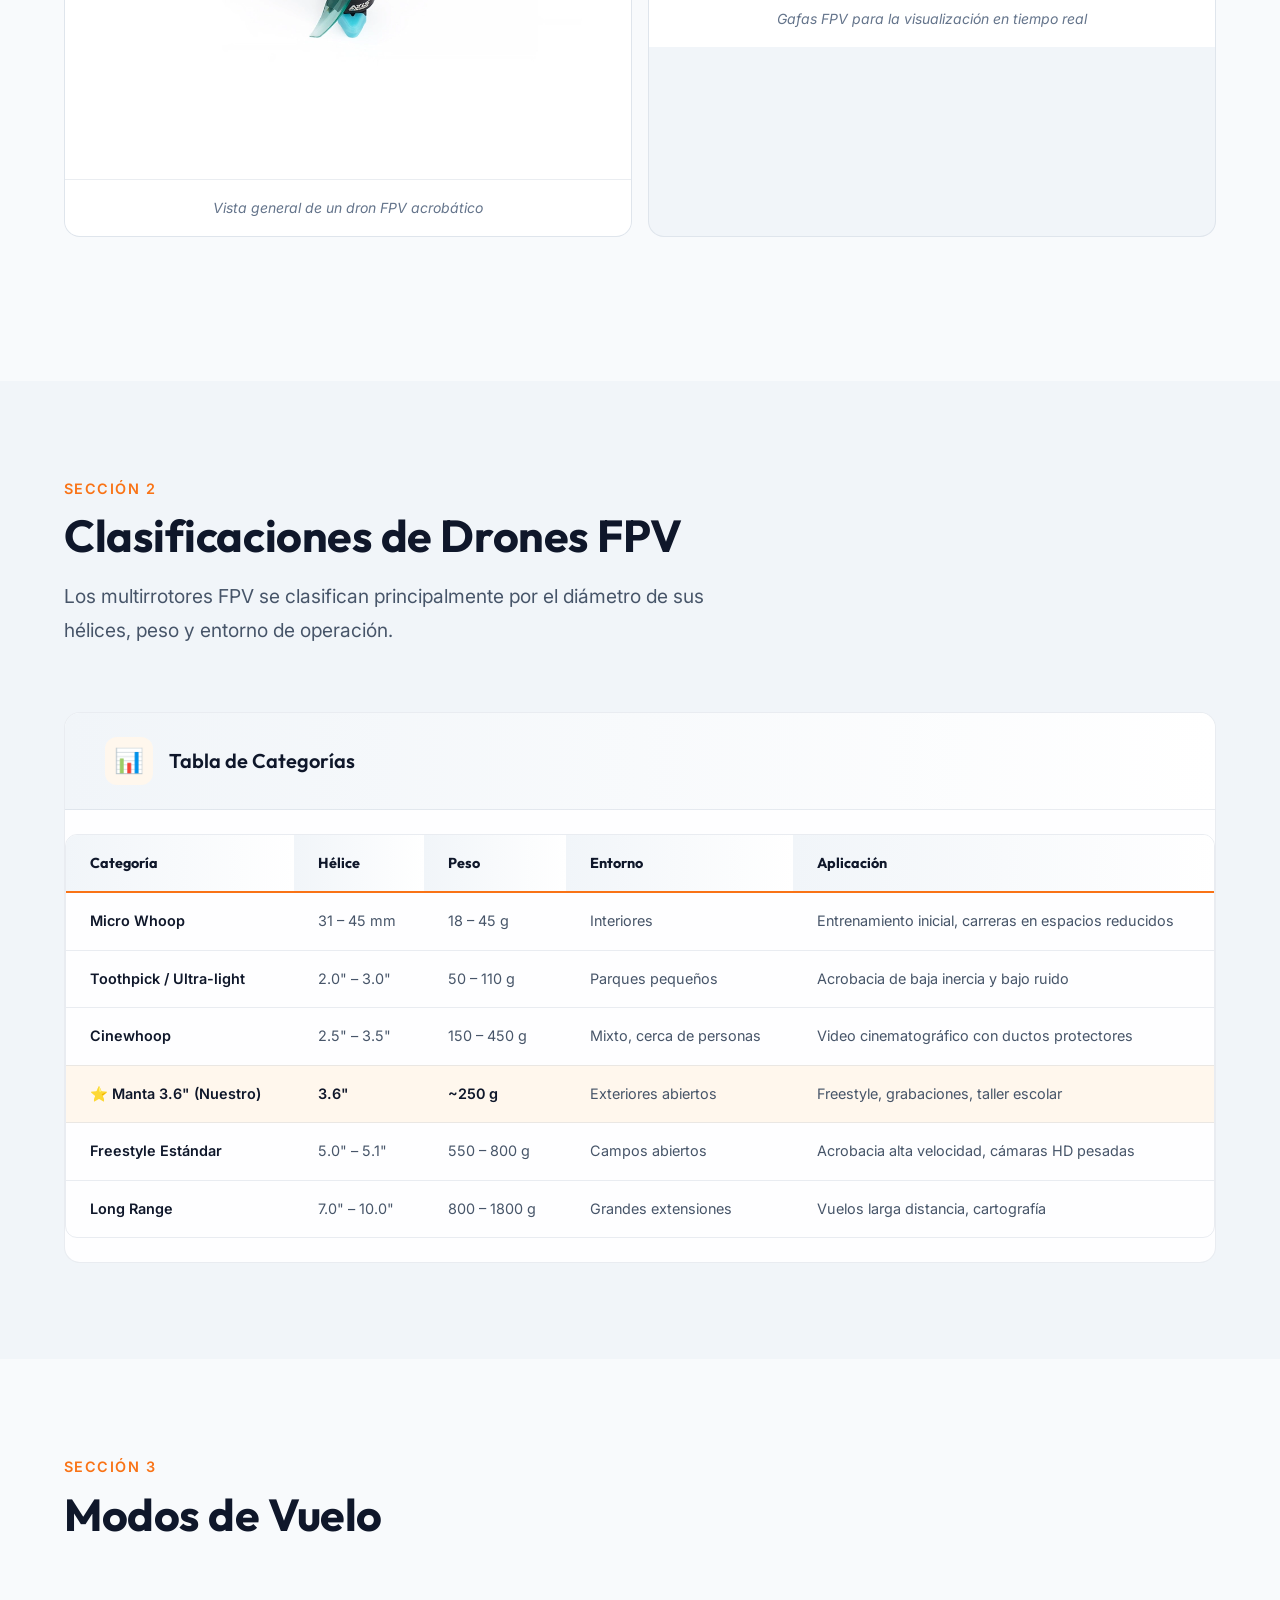
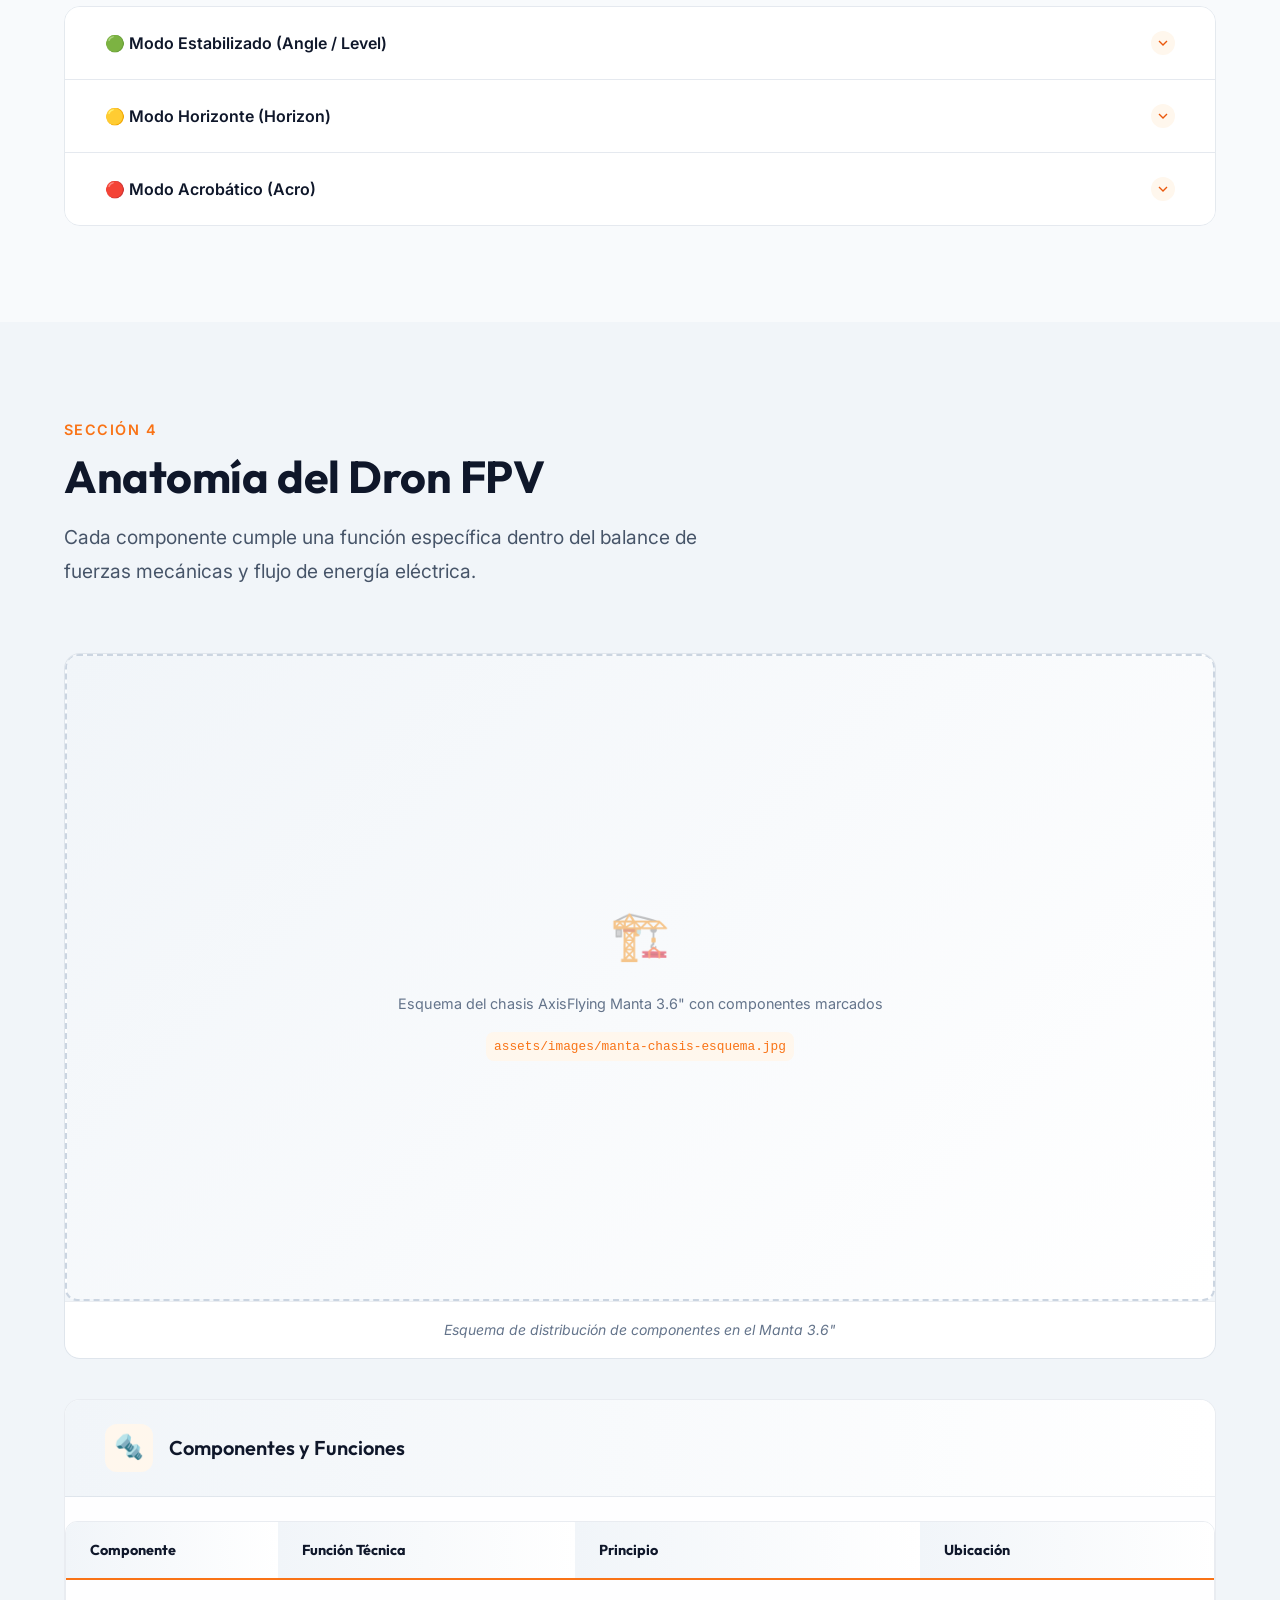
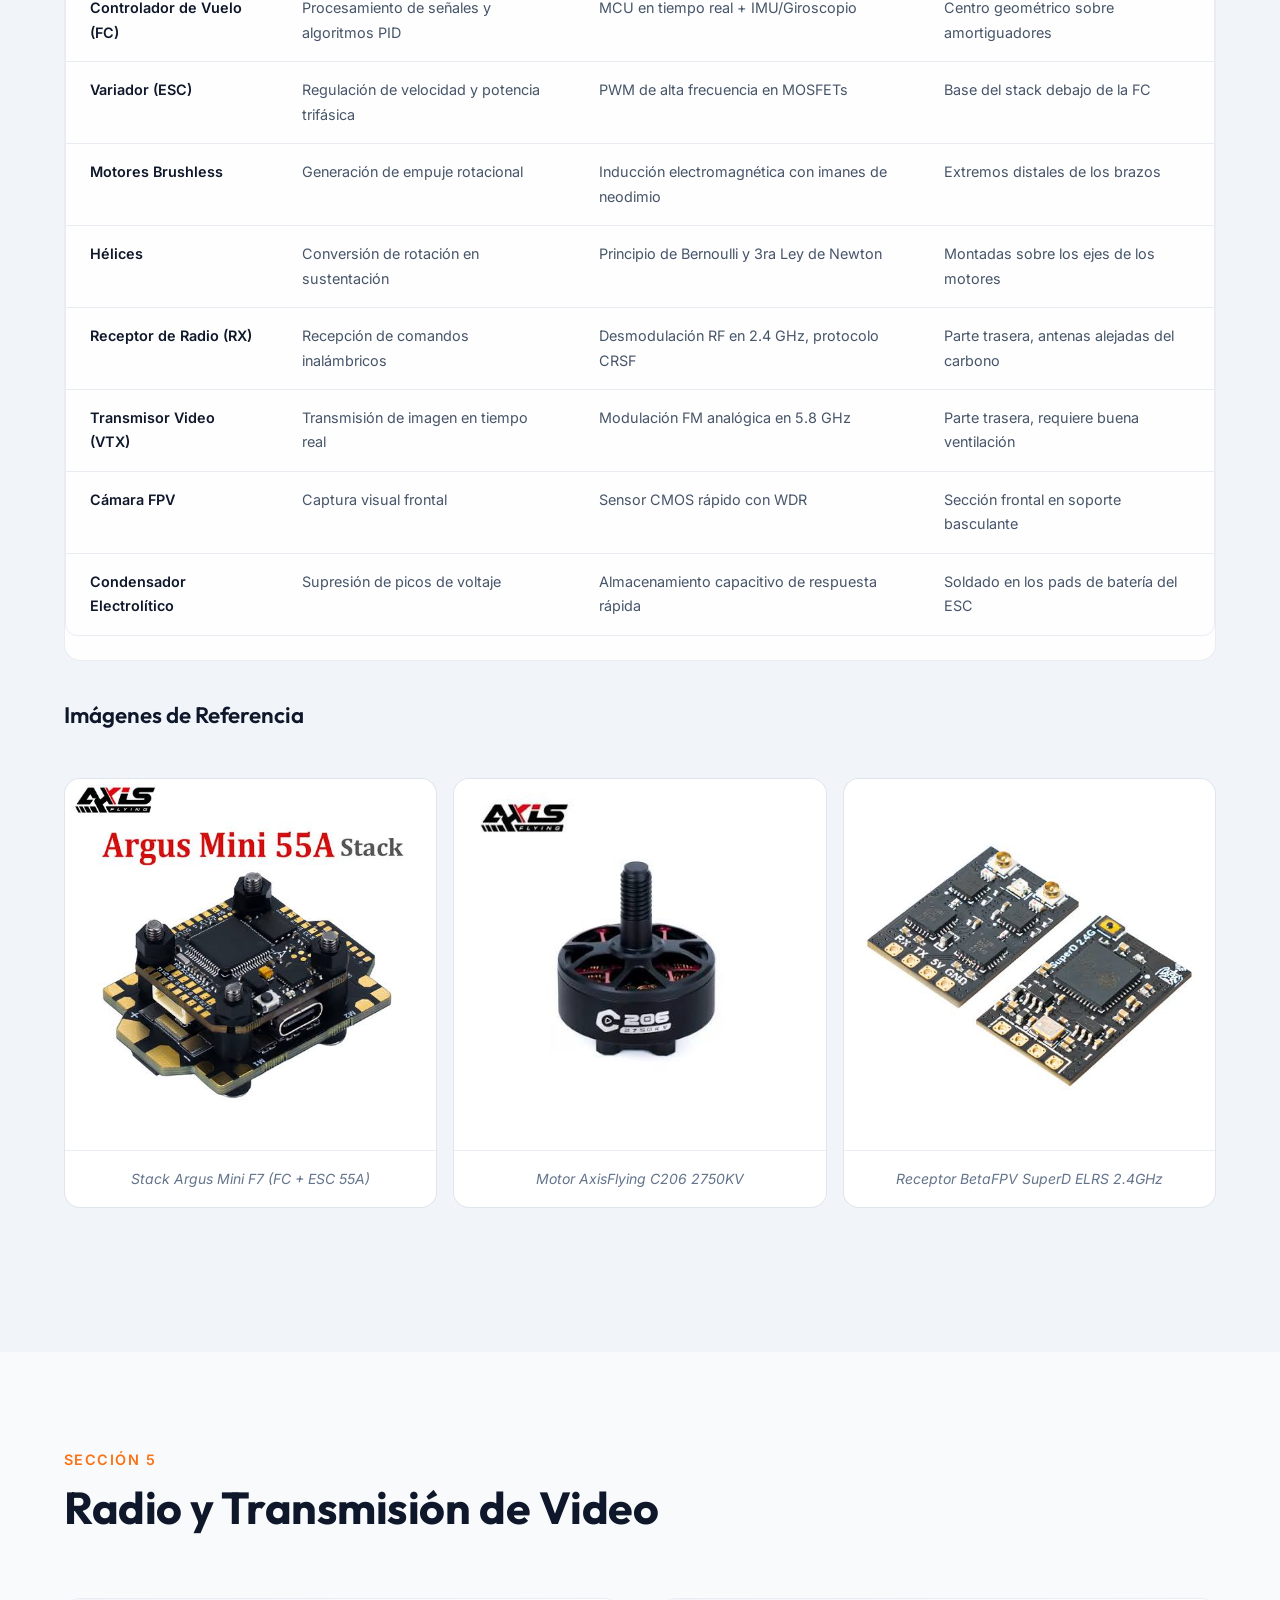
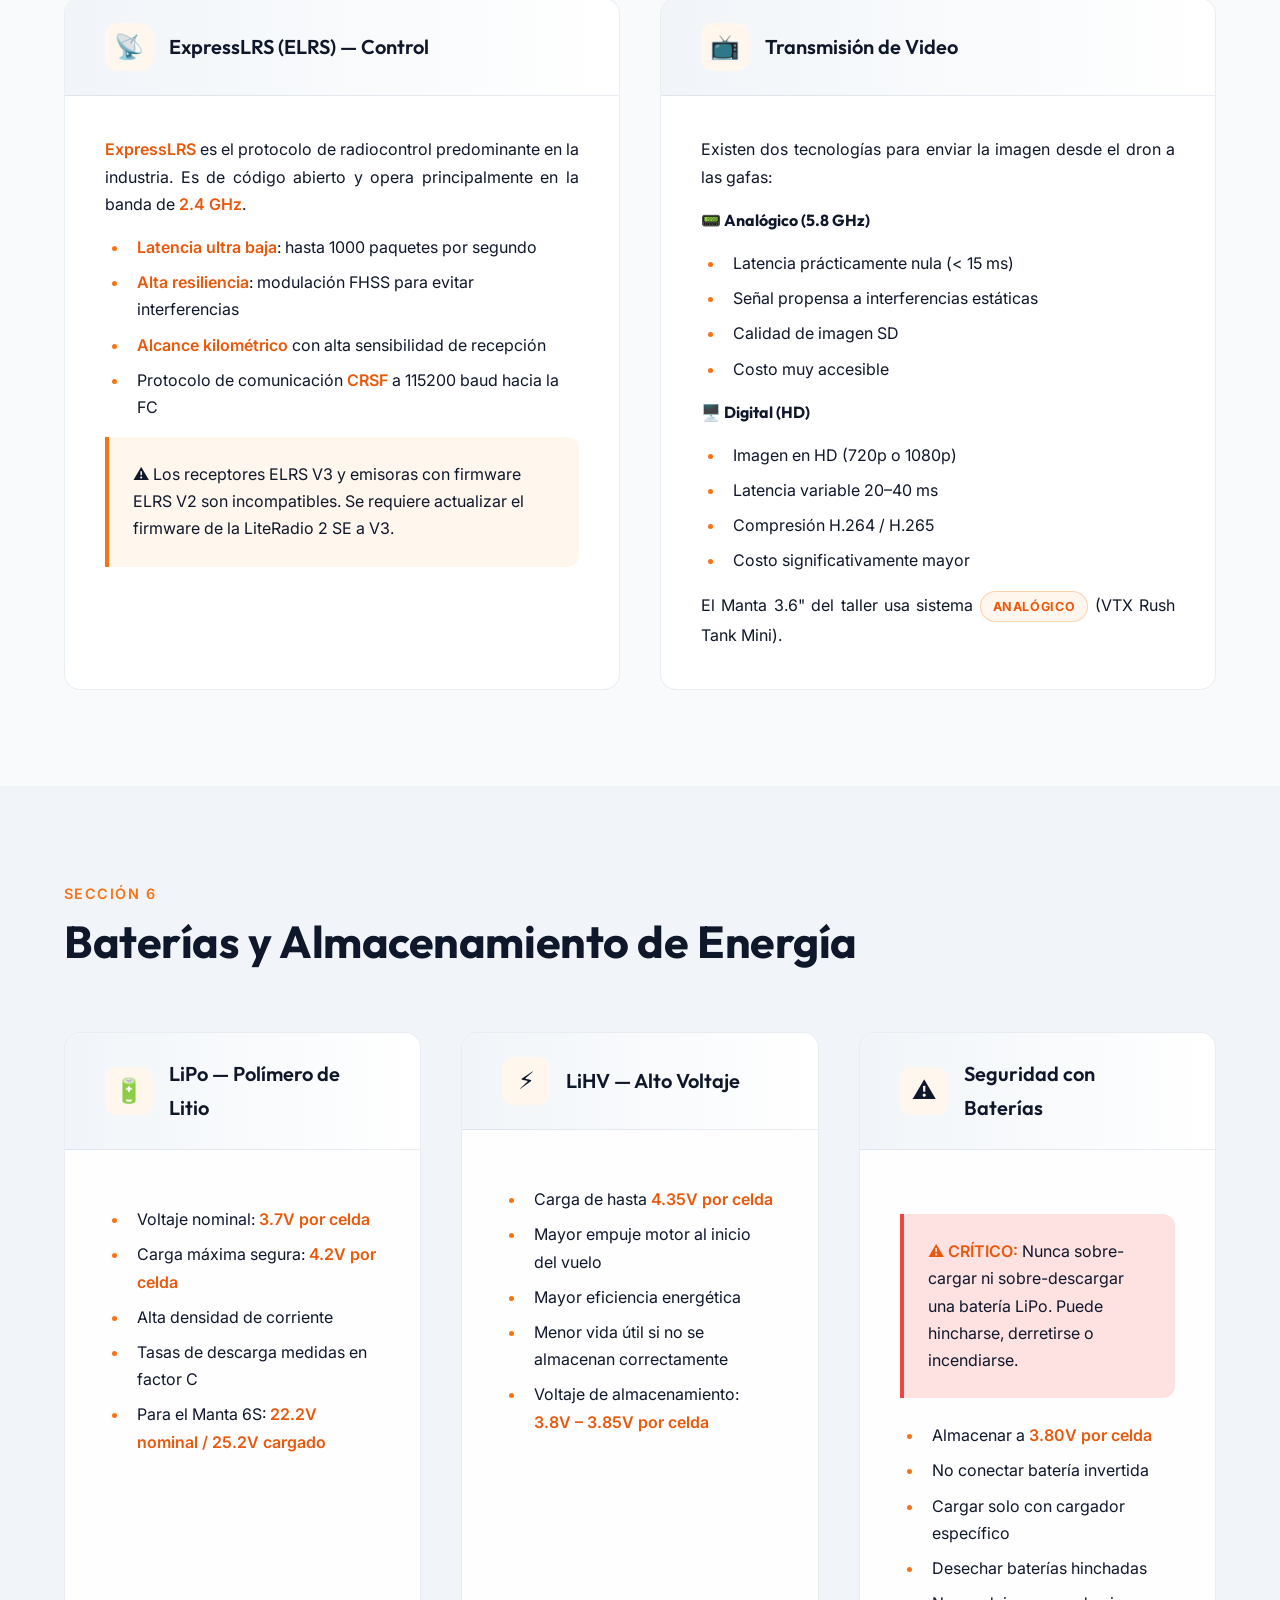
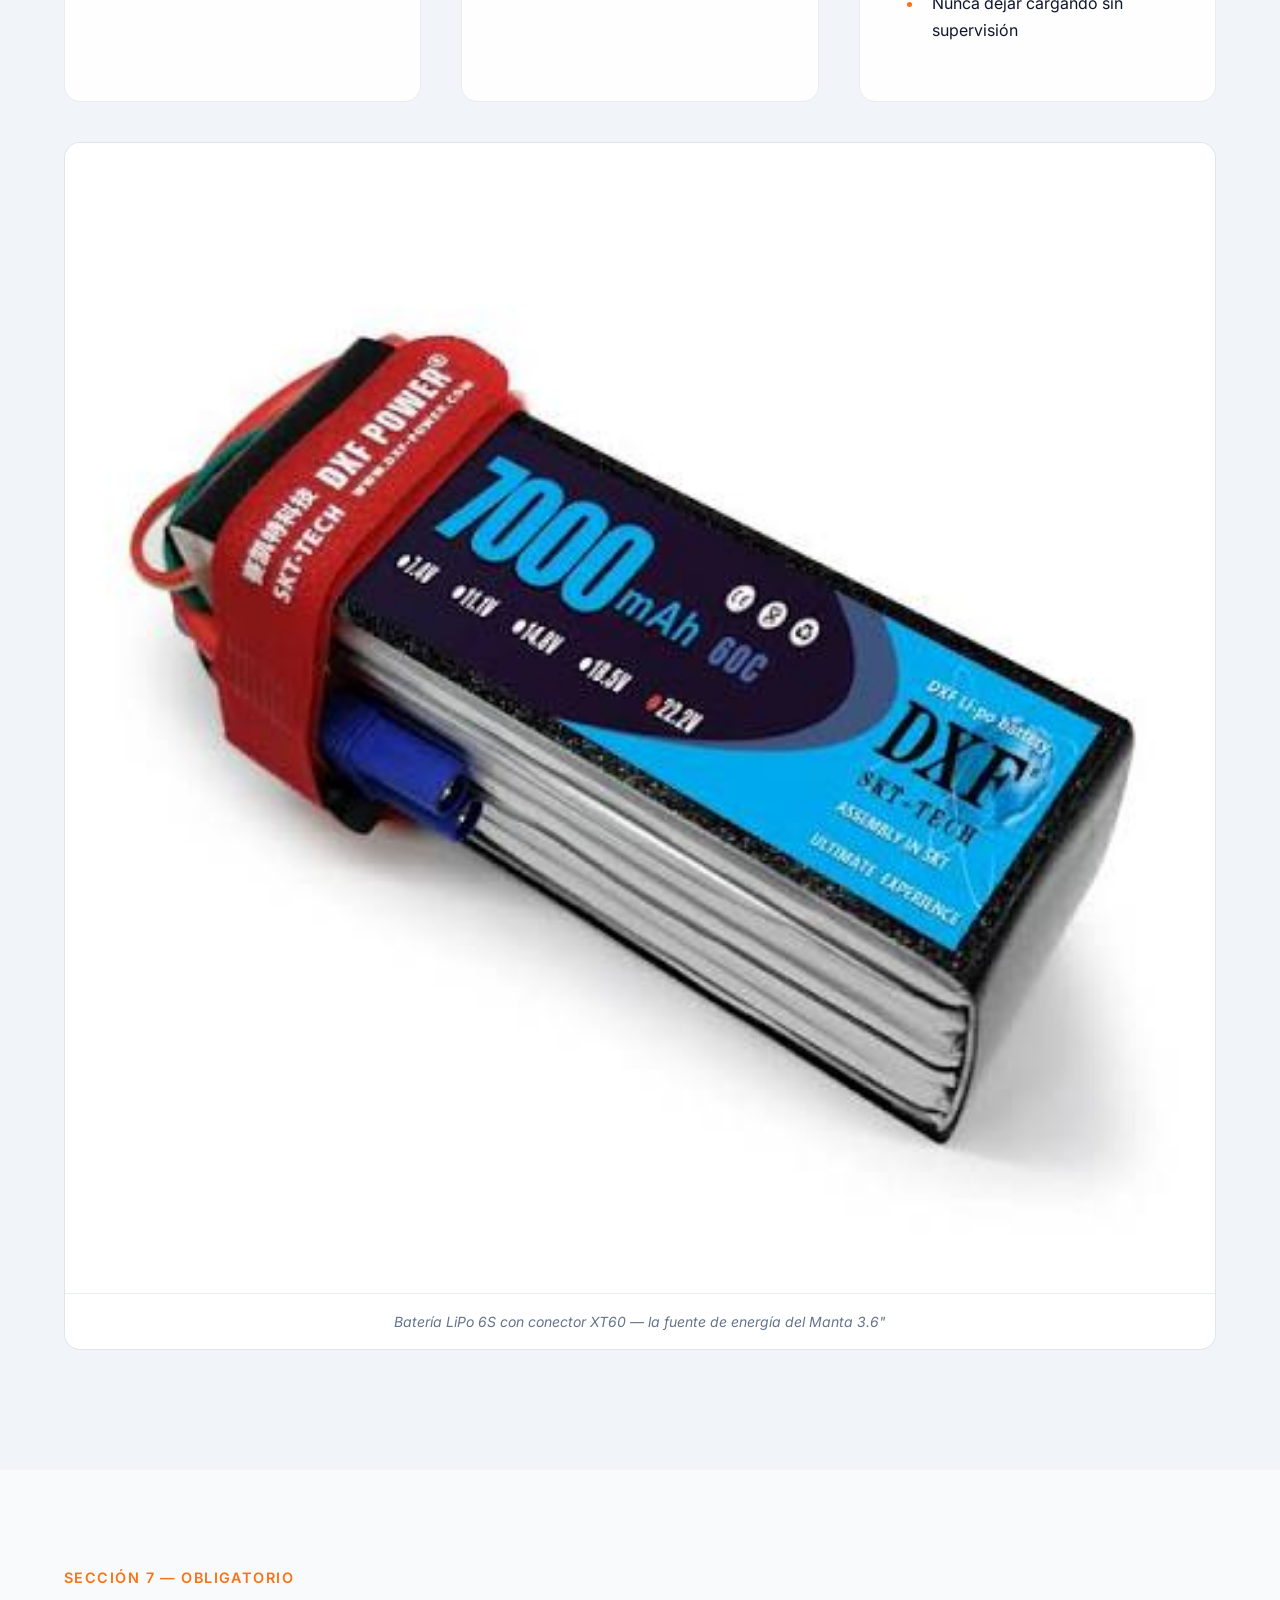
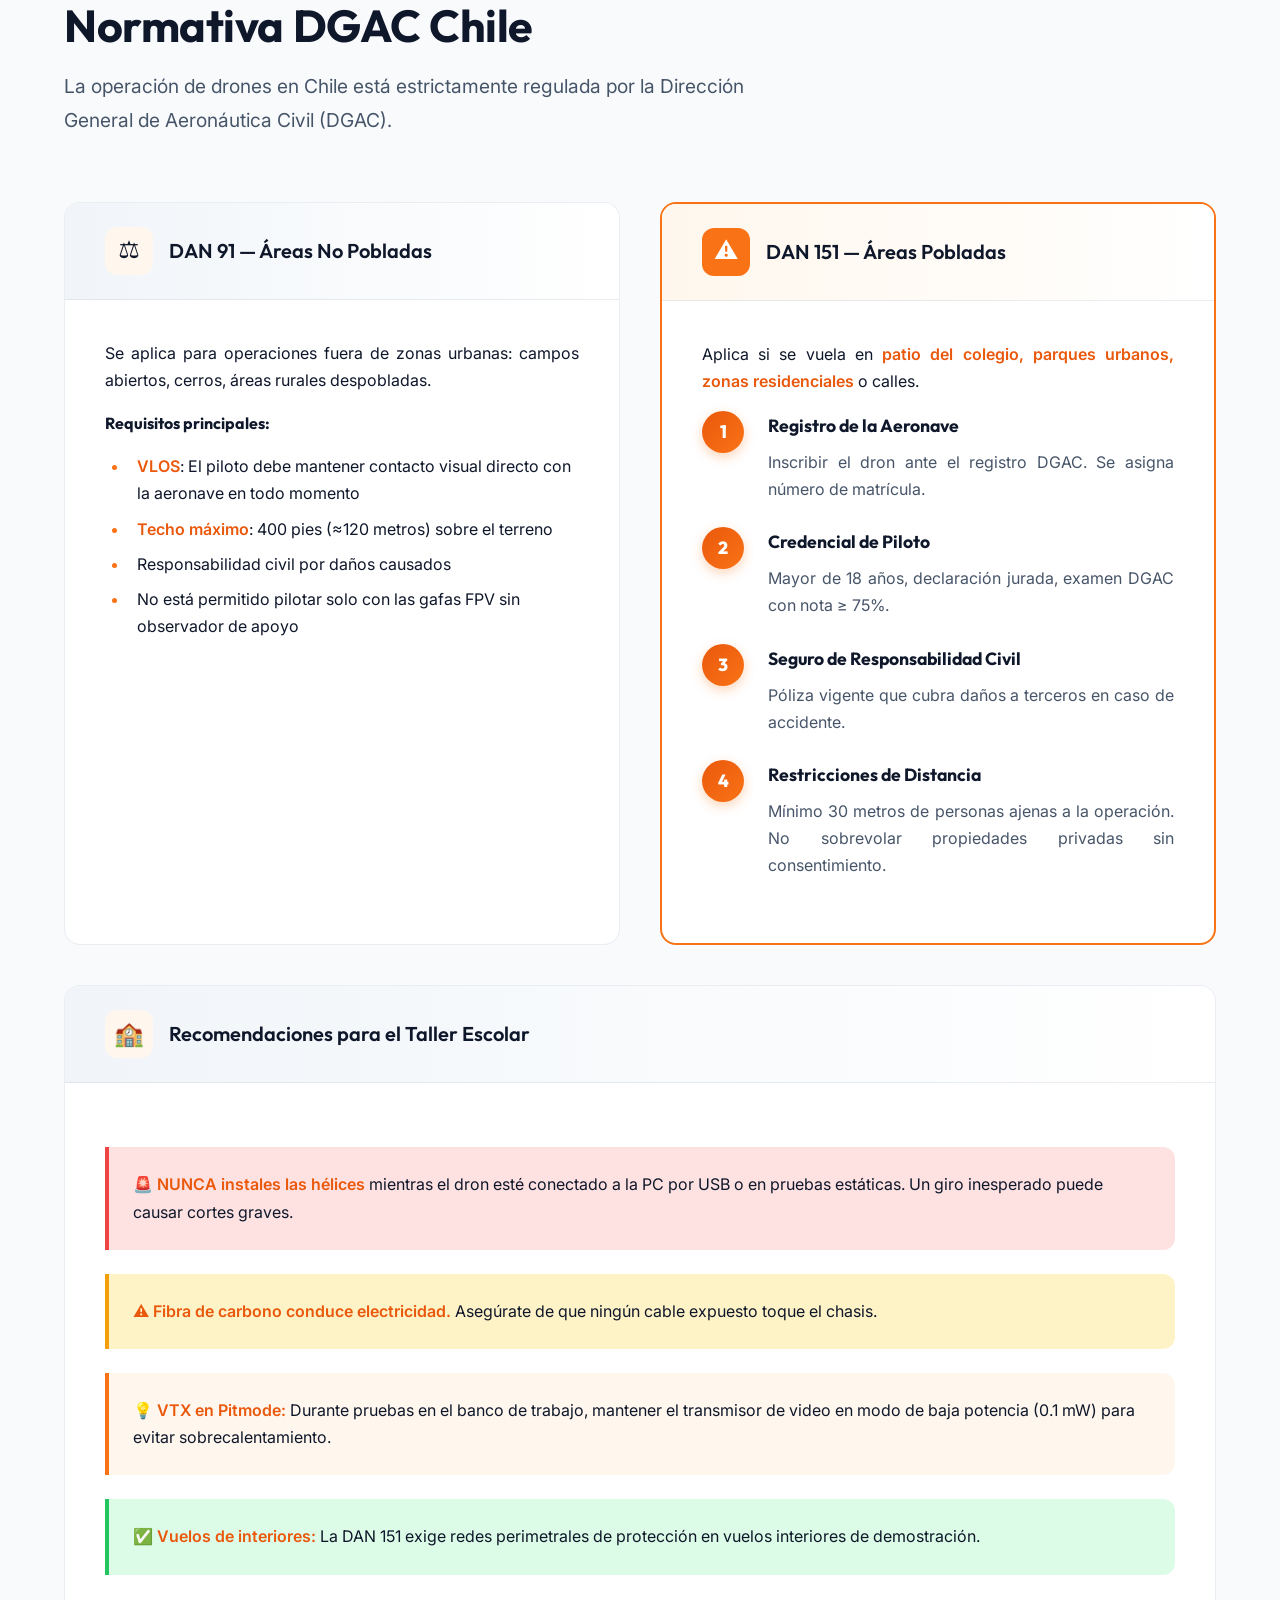
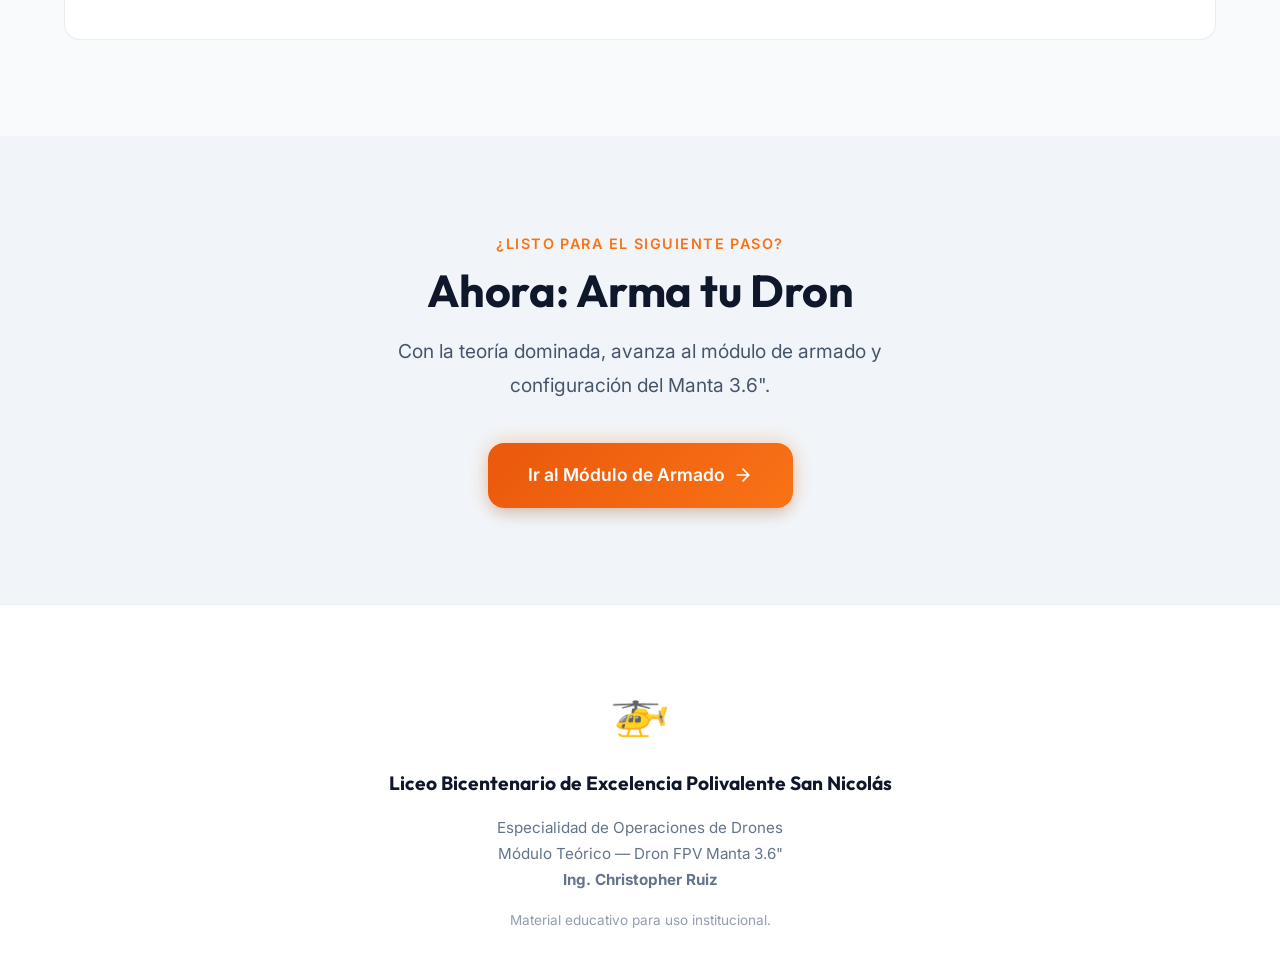
==== commit 13cbcea9: "Se cambia imagen de anatomia del dorn" ====
--- a/modulo-teorico.html
+++ b/modulo-teorico.html
@@ -389,9 +389,9 @@
 
       <!-- Imagen del chasis / esquema -->
       <div class="img-frame reveal" style="margin-bottom: var(--space-xl);">
-        <img src="assets/images/manta-chasis-esquema.webp" alt="Esquema del chasis Manta 3.6"
+        <img src="assets/images/Anatomiadron.jpg alt=" Esquema del chasis Manta 3.6"
           onerror="this.parentElement.innerHTML='<div class=\'img-placeholder\'><div class=\'img-placeholder-icon\'>🏗️</div><p>Esquema del chasis AxisFlying Manta 3.6&quot; con componentes marcados</p><code>assets/images/manta-chasis-esquema.jpg</code></div><div class=\'img-caption\'>Esquema de distribución de componentes en el Manta 3.6&quot;</div>'">
-        <div class="img-caption">Distribución de componentes en el chasis AxisFlying Manta 3.6"</div>
+        <div class="img-caption">Componentes generales y su interconexión teórica"</div>
       </div>
 
       <div class="card reveal">
--- a/assets/css/main.css
+++ b/assets/css/main.css
@@ -1442,12 +1442,12 @@
   to { transform: scale(4); opacity: 0; }
 }
 
-/* ---------- Lightbox Modal Pantalla Completa ---------- */
+/* ---------- Lightbox Modal Interactivo con Zoom ---------- */
 .lightbox-modal {
   position: fixed;
   inset: 0;
   z-index: 9999;
-  background: rgba(0, 0, 0, 0.92);
+  background: rgba(5, 10, 20, 0.95);
   backdrop-filter: blur(15px);
   -webkit-backdrop-filter: blur(15px);
   display: flex;
@@ -1456,8 +1456,8 @@
   opacity: 0;
   visibility: hidden;
   transition: opacity 0.3s ease, visibility 0.3s ease;
-  padding: var(--space-lg);
-  cursor: zoom-out;
+  overflow: hidden;
+  user-select: none;
 }
 
 .lightbox-modal.active {
@@ -1465,43 +1465,79 @@
   visibility: visible;
 }
 
-.lightbox-img {
-  max-width: 95vw;
-  max-height: 95vh;
-  object-fit: contain;
-  border-radius: var(--radius-md);
-  box-shadow: 0 25px 50px -12px rgba(0, 0, 0, 0.8);
-  transform: scale(0.95);
-  transition: transform 0.3s cubic-bezier(0.34, 1.56, 0.64, 1);
-}
-
-.lightbox-modal.active .lightbox-img {
-  transform: scale(1);
-}
-
-.lightbox-close {
+.lightbox-controls {
   position: absolute;
-  top: 24px;
-  right: 24px;
-  width: 48px;
-  height: 48px;
+  top: 20px;
+  right: 20px;
+  display: flex;
+  align-items: center;
+  gap: 8px;
+  z-index: 10001;
+  background: rgba(15, 23, 42, 0.85);
+  padding: 6px 12px;
+  border-radius: var(--radius-full);
+  border: 1px solid rgba(255, 255, 255, 0.2);
+  box-shadow: var(--shadow-lg);
+}
+
+.lightbox-btn {
+  width: 38px;
+  height: 38px;
   border-radius: 50%;
-  background: rgba(255, 255, 255, 0.15);
-  border: 1px solid rgba(255, 255, 255, 0.3);
+  background: rgba(255, 255, 255, 0.1);
+  border: 1px solid rgba(255, 255, 255, 0.2);
   color: white;
-  font-size: 1.8rem;
+  font-size: 1.1rem;
+  font-weight: 700;
   display: flex;
   align-items: center;
   justify-content: center;
   cursor: pointer;
   transition: all 0.2s ease;
+  font-family: var(--font-body);
   line-height: 1;
-  z-index: 10000;
-}
-
-.lightbox-close:hover {
-  background: rgba(255, 255, 255, 0.3);
+}
+
+.lightbox-btn:hover {
+  background: var(--accent);
+  border-color: var(--accent);
+  color: white;
   transform: scale(1.1);
+}
+
+.lightbox-zoom-level {
+  color: var(--text-secondary);
+  font-size: 0.85rem;
+  font-weight: 600;
+  min-width: 48px;
+  text-align: center;
+  font-family: monospace;
+}
+
+.lightbox-container {
+  width: 100%;
+  height: 100%;
+  display: flex;
+  align-items: center;
+  justify-content: center;
+  overflow: hidden;
+  position: relative;
+  cursor: grab;
+}
+
+.lightbox-container.dragging {
+  cursor: grabbing;
+}
+
+.lightbox-img {
+  max-width: 90vw;
+  max-height: 90vh;
+  object-fit: contain;
+  transition: transform 0.1s ease-out;
+  transform-origin: center center;
+  box-shadow: 0 25px 50px -12px rgba(0, 0, 0, 0.9);
+  border-radius: 8px;
+  will-change: transform;
 }
 
 .img-zoomable {
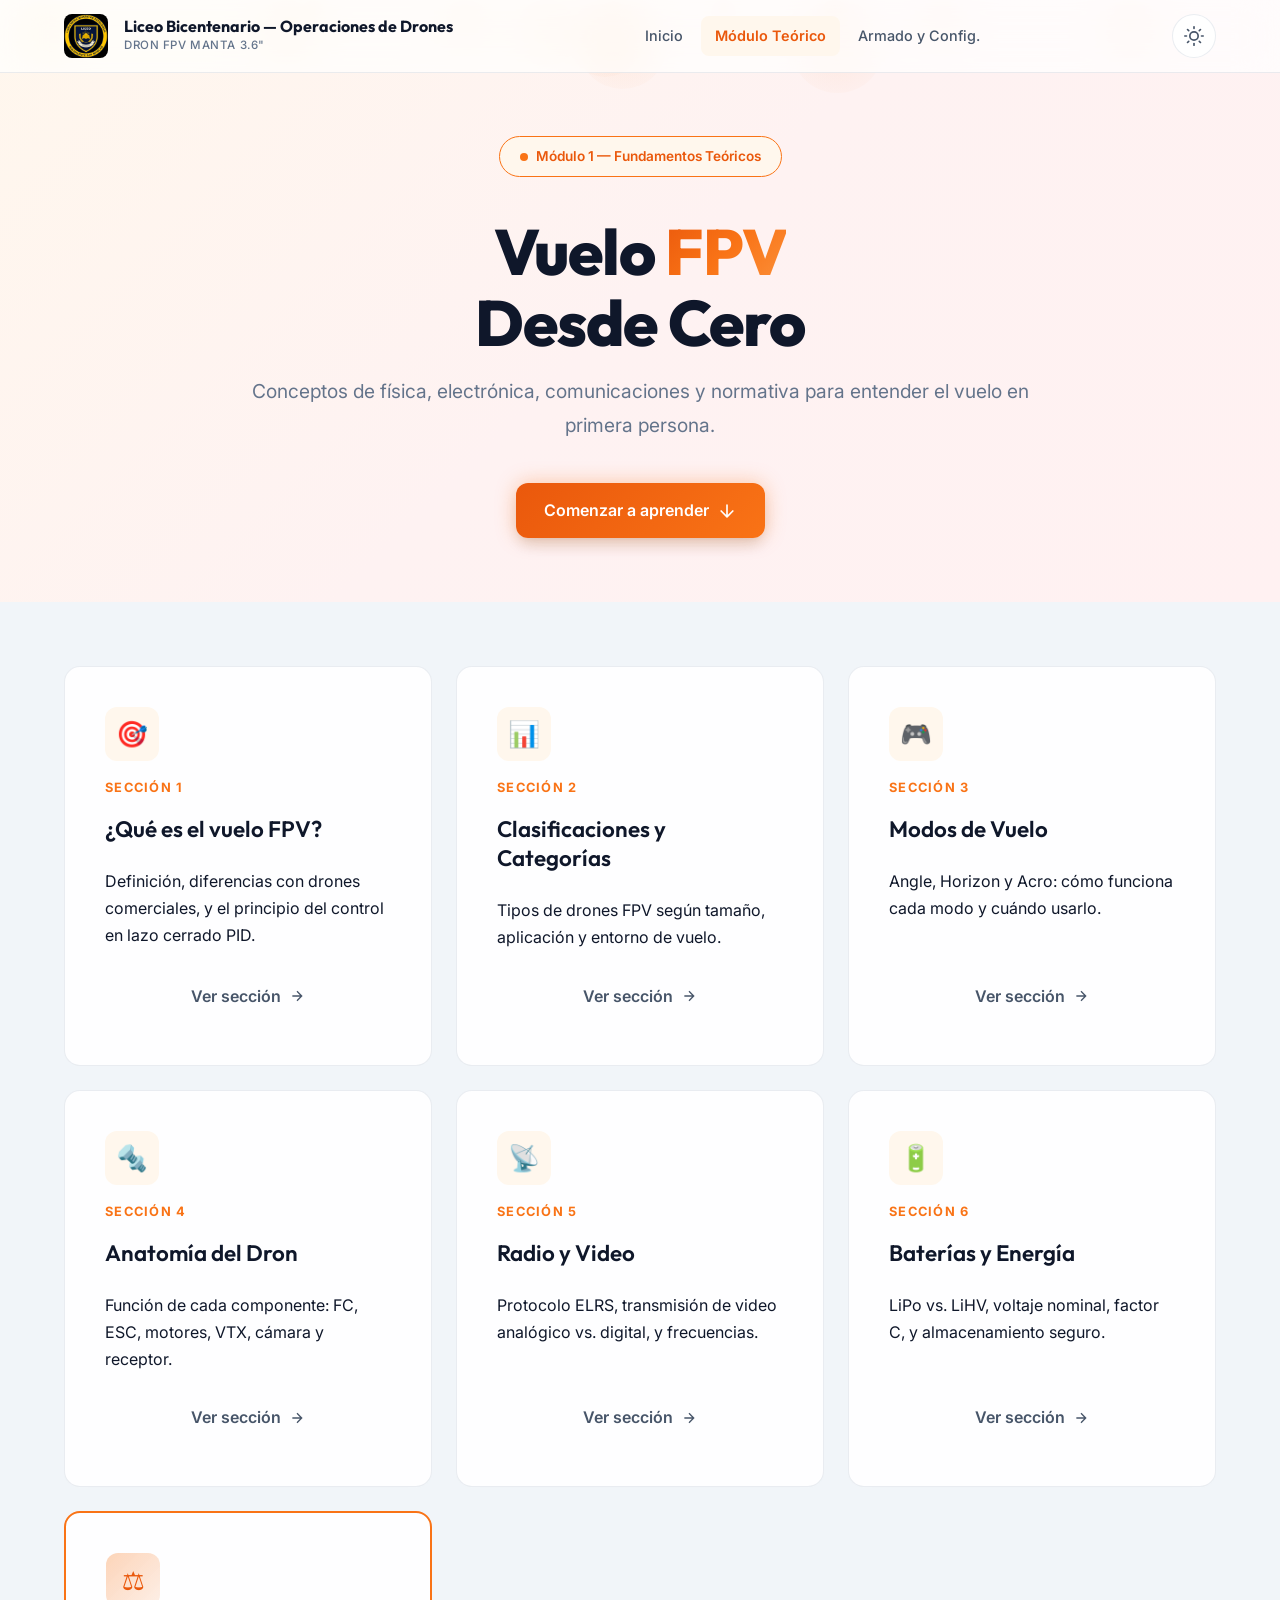
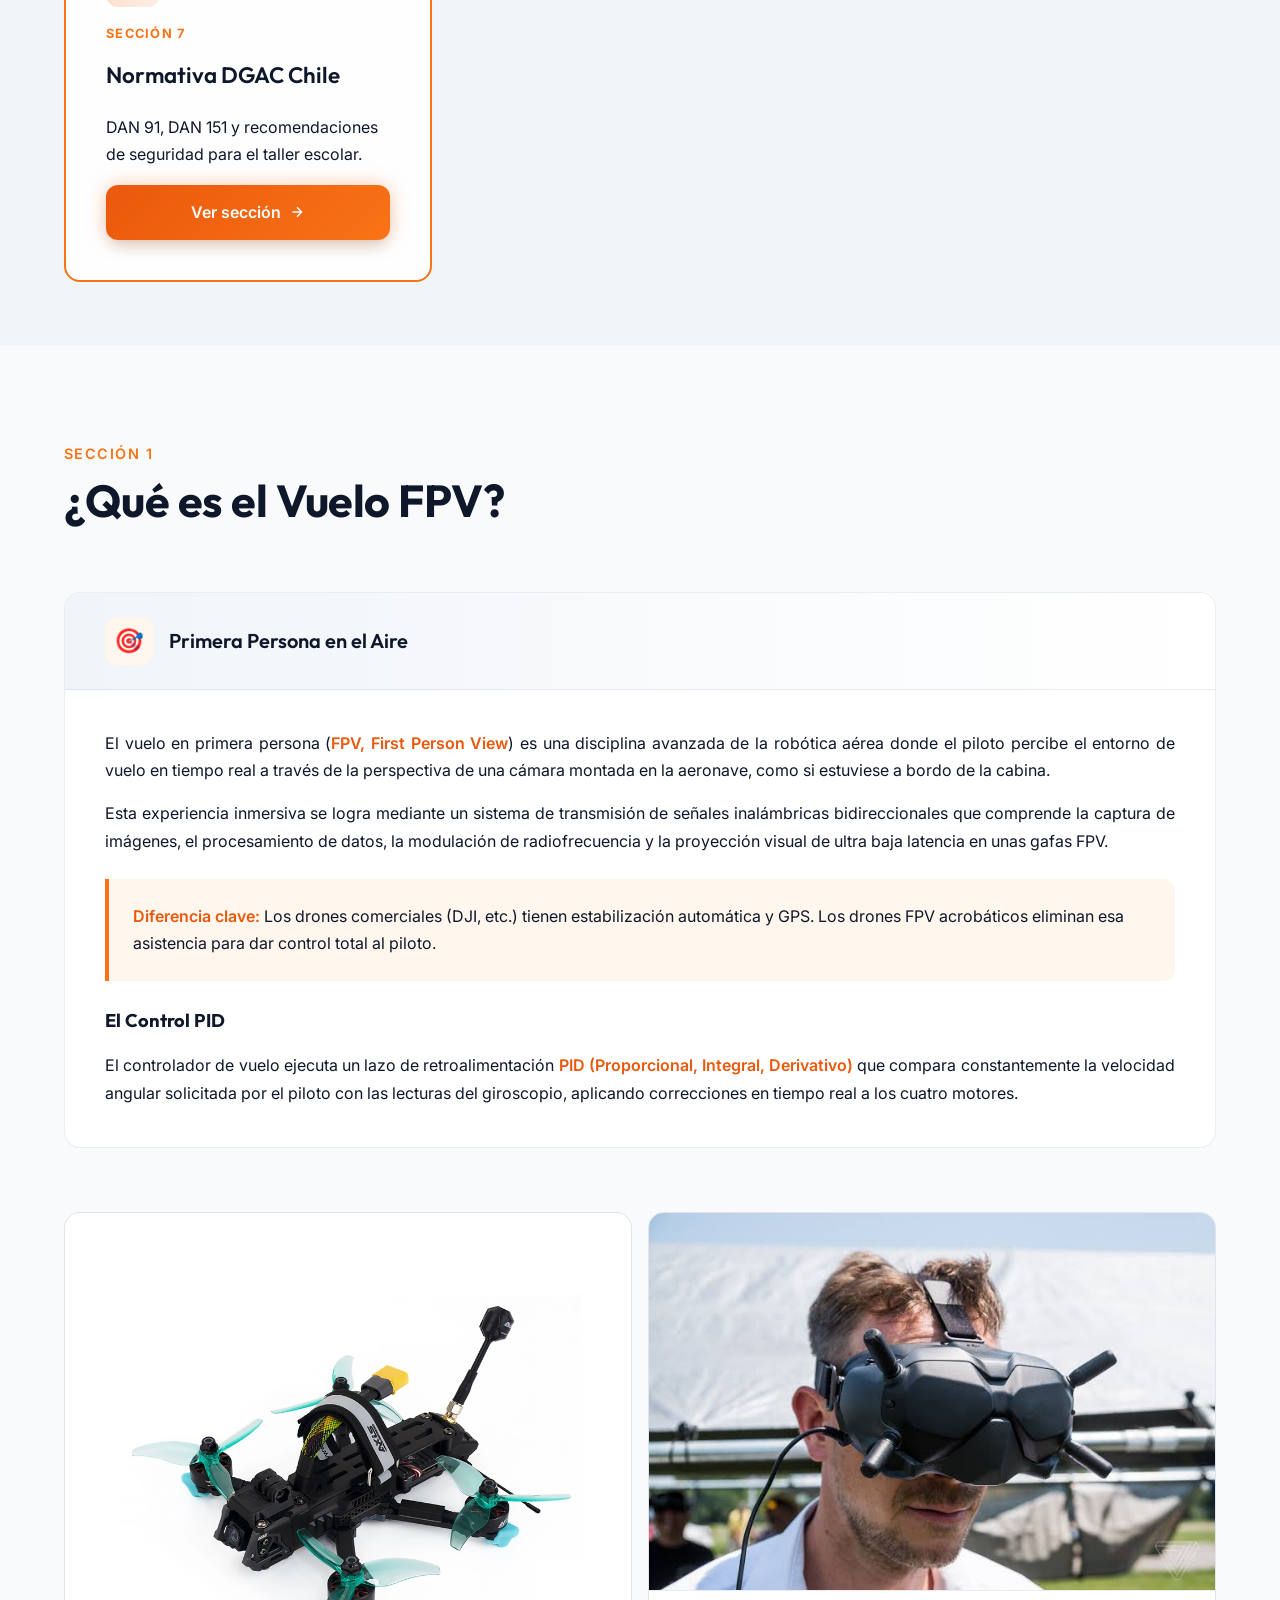
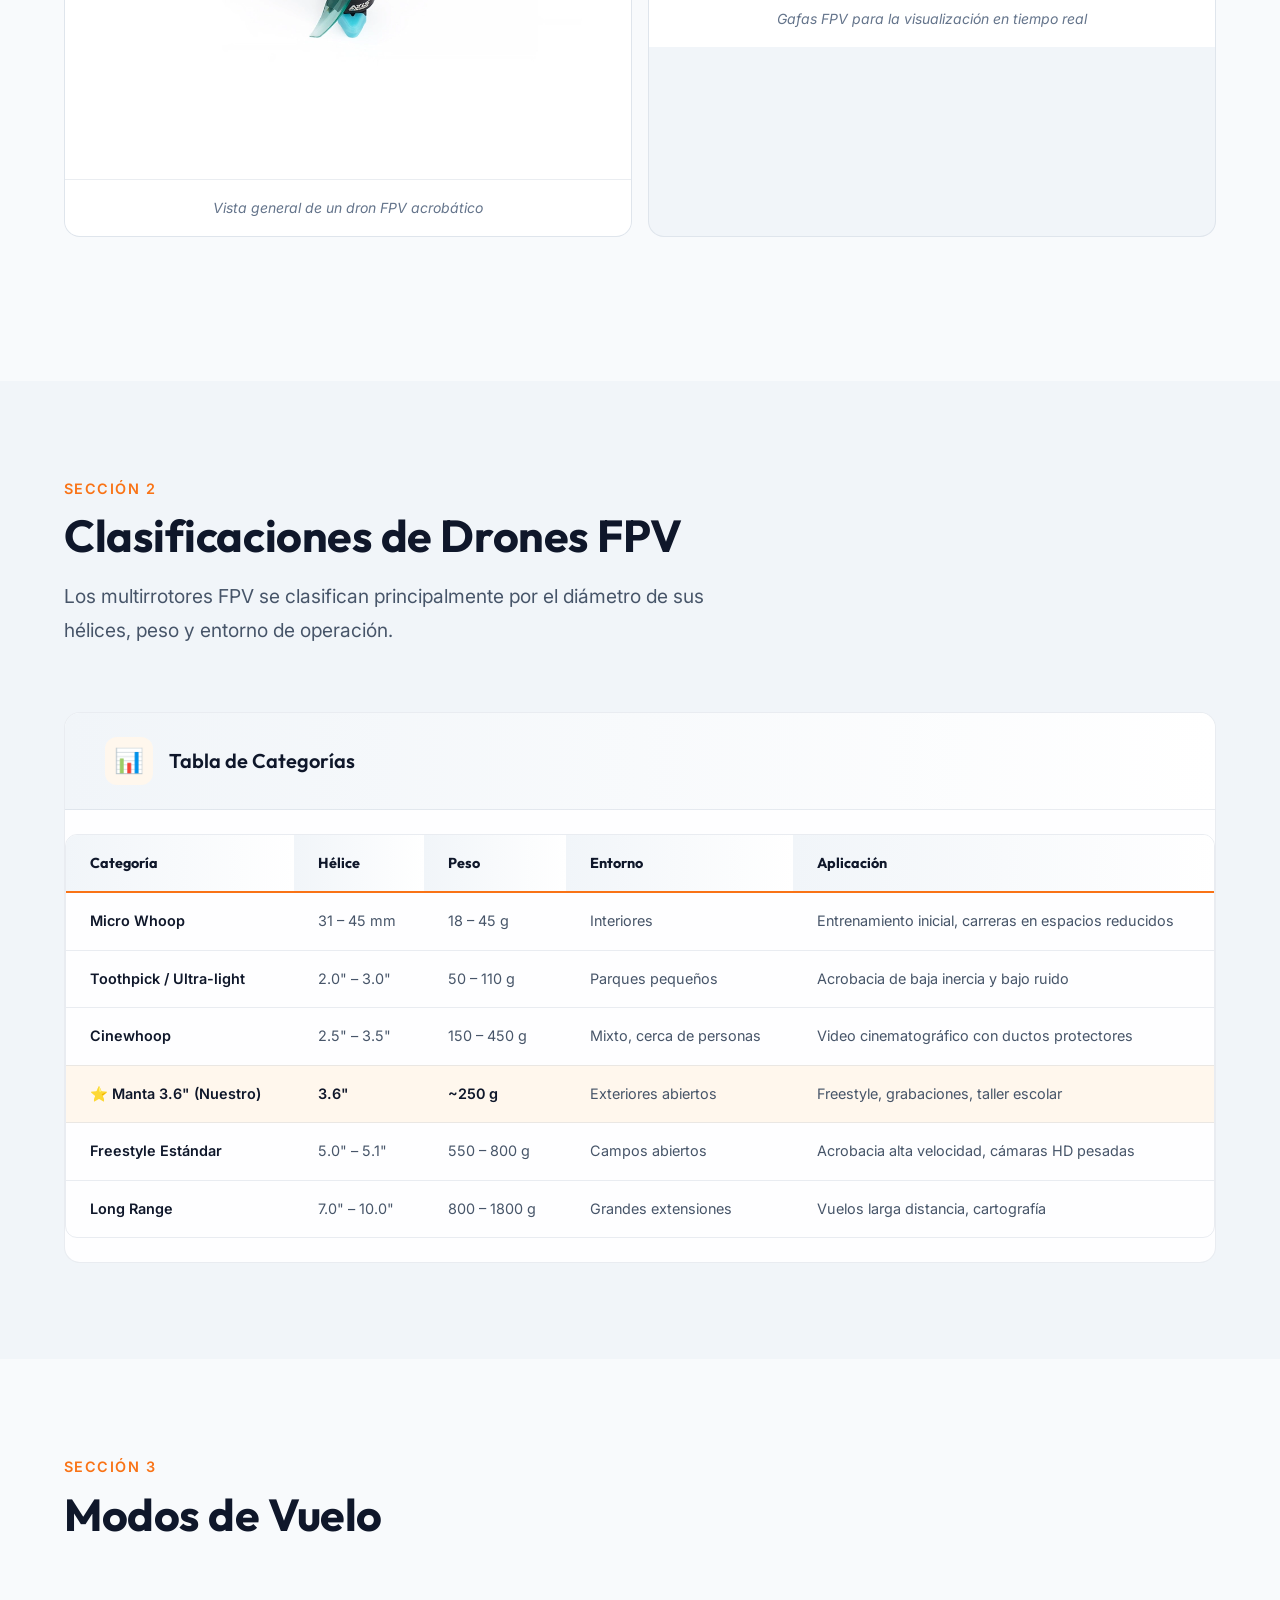
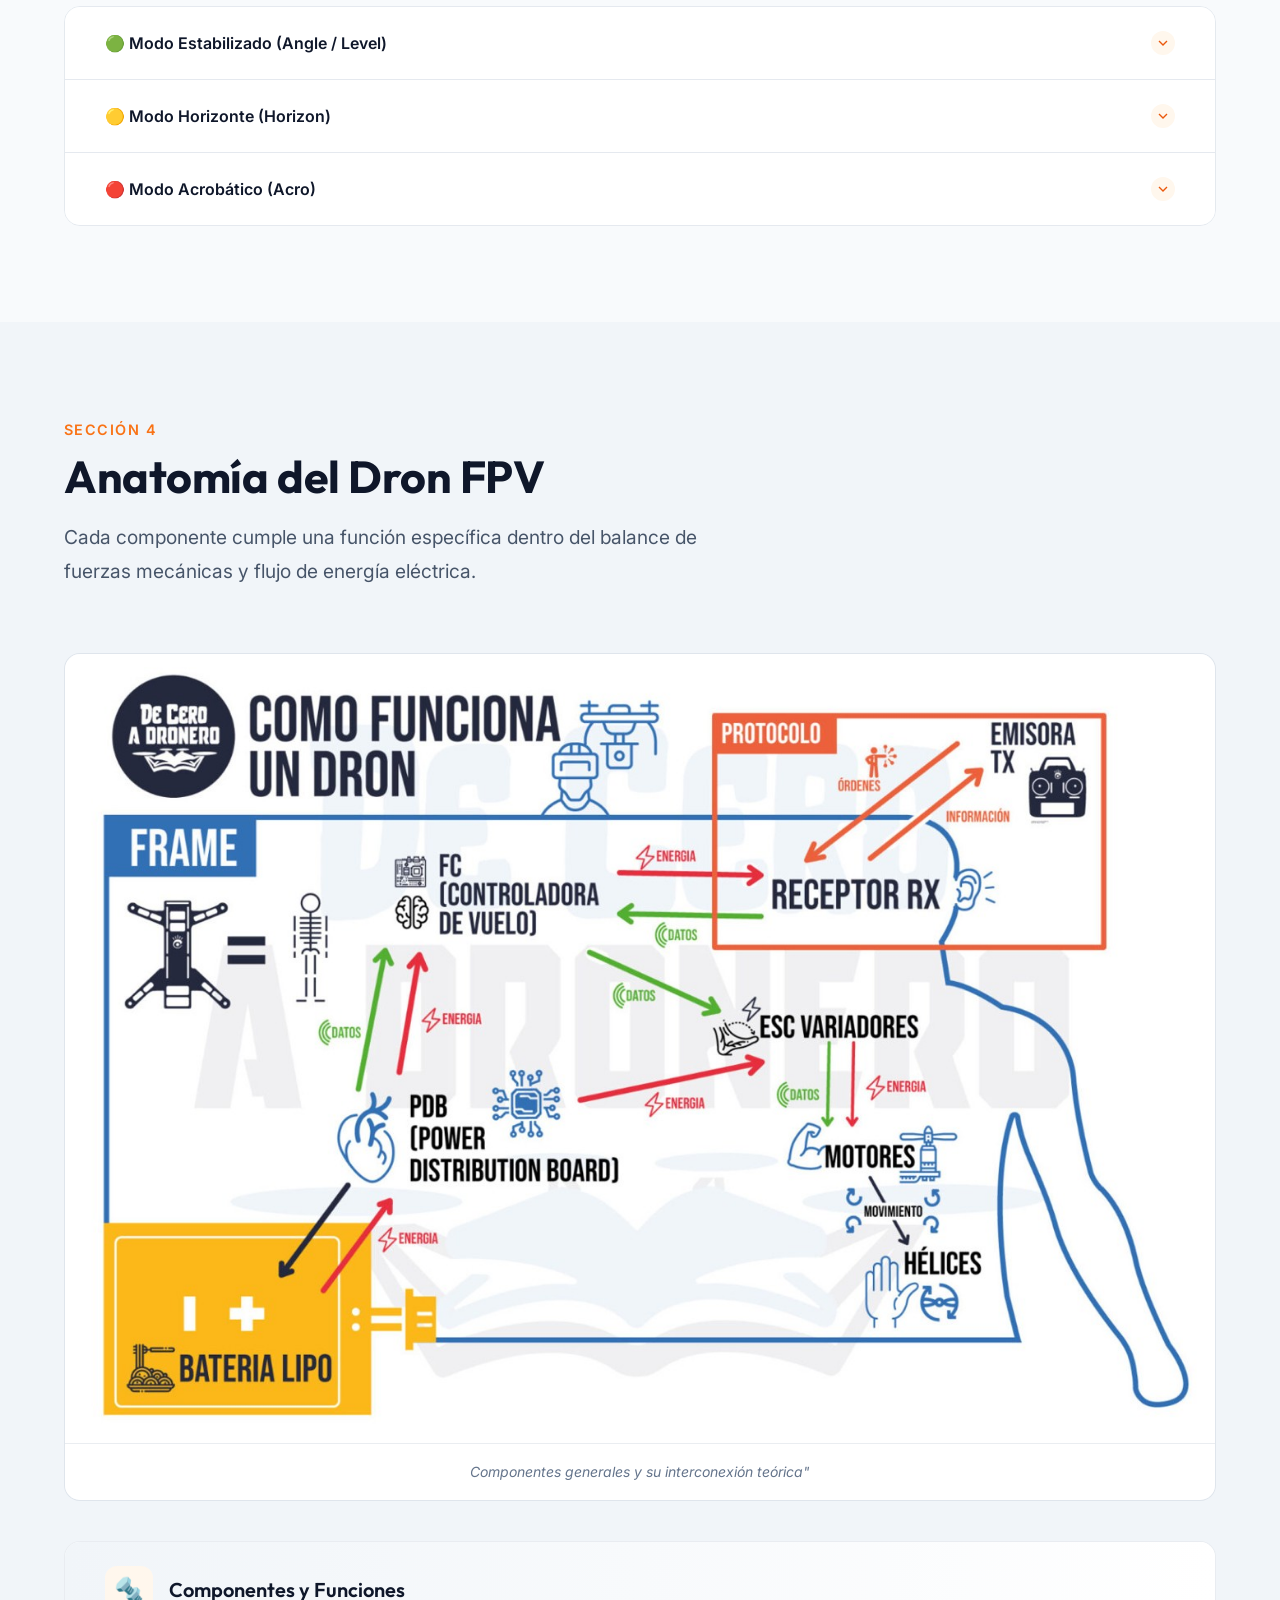
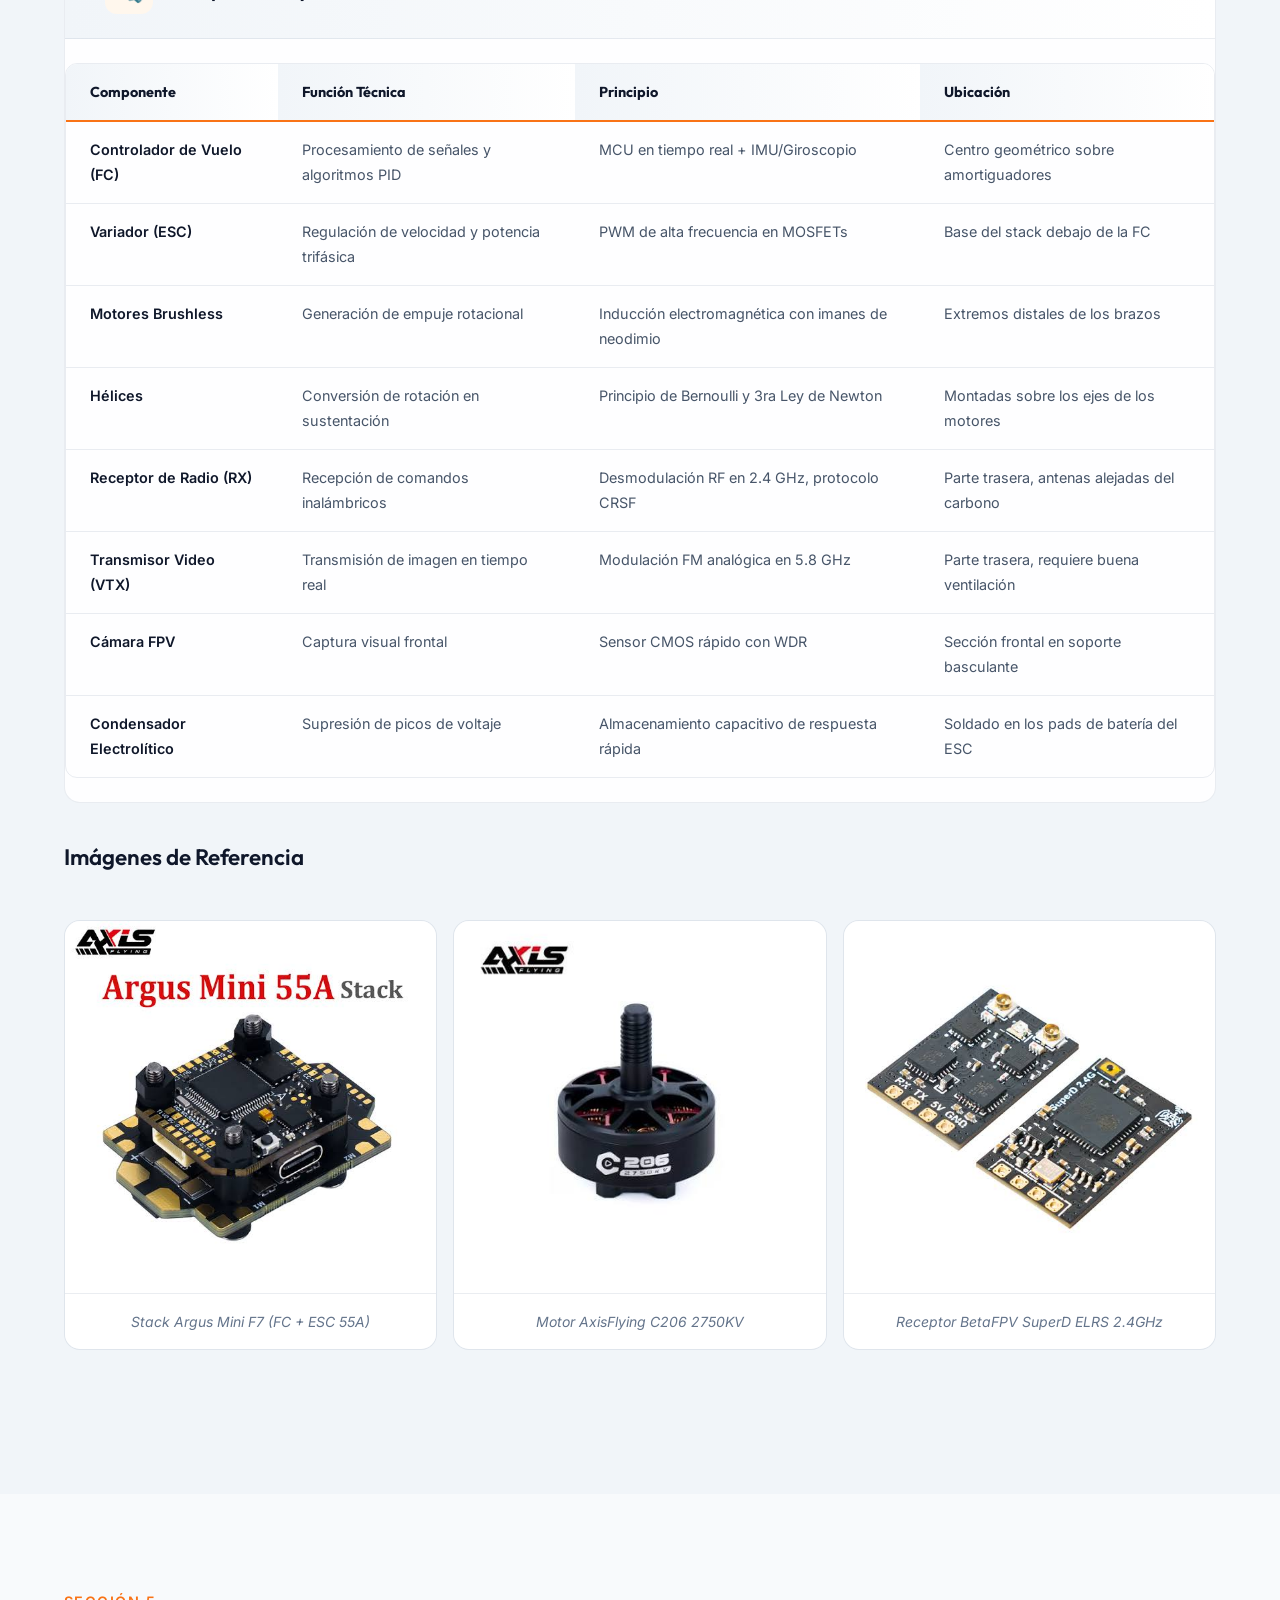
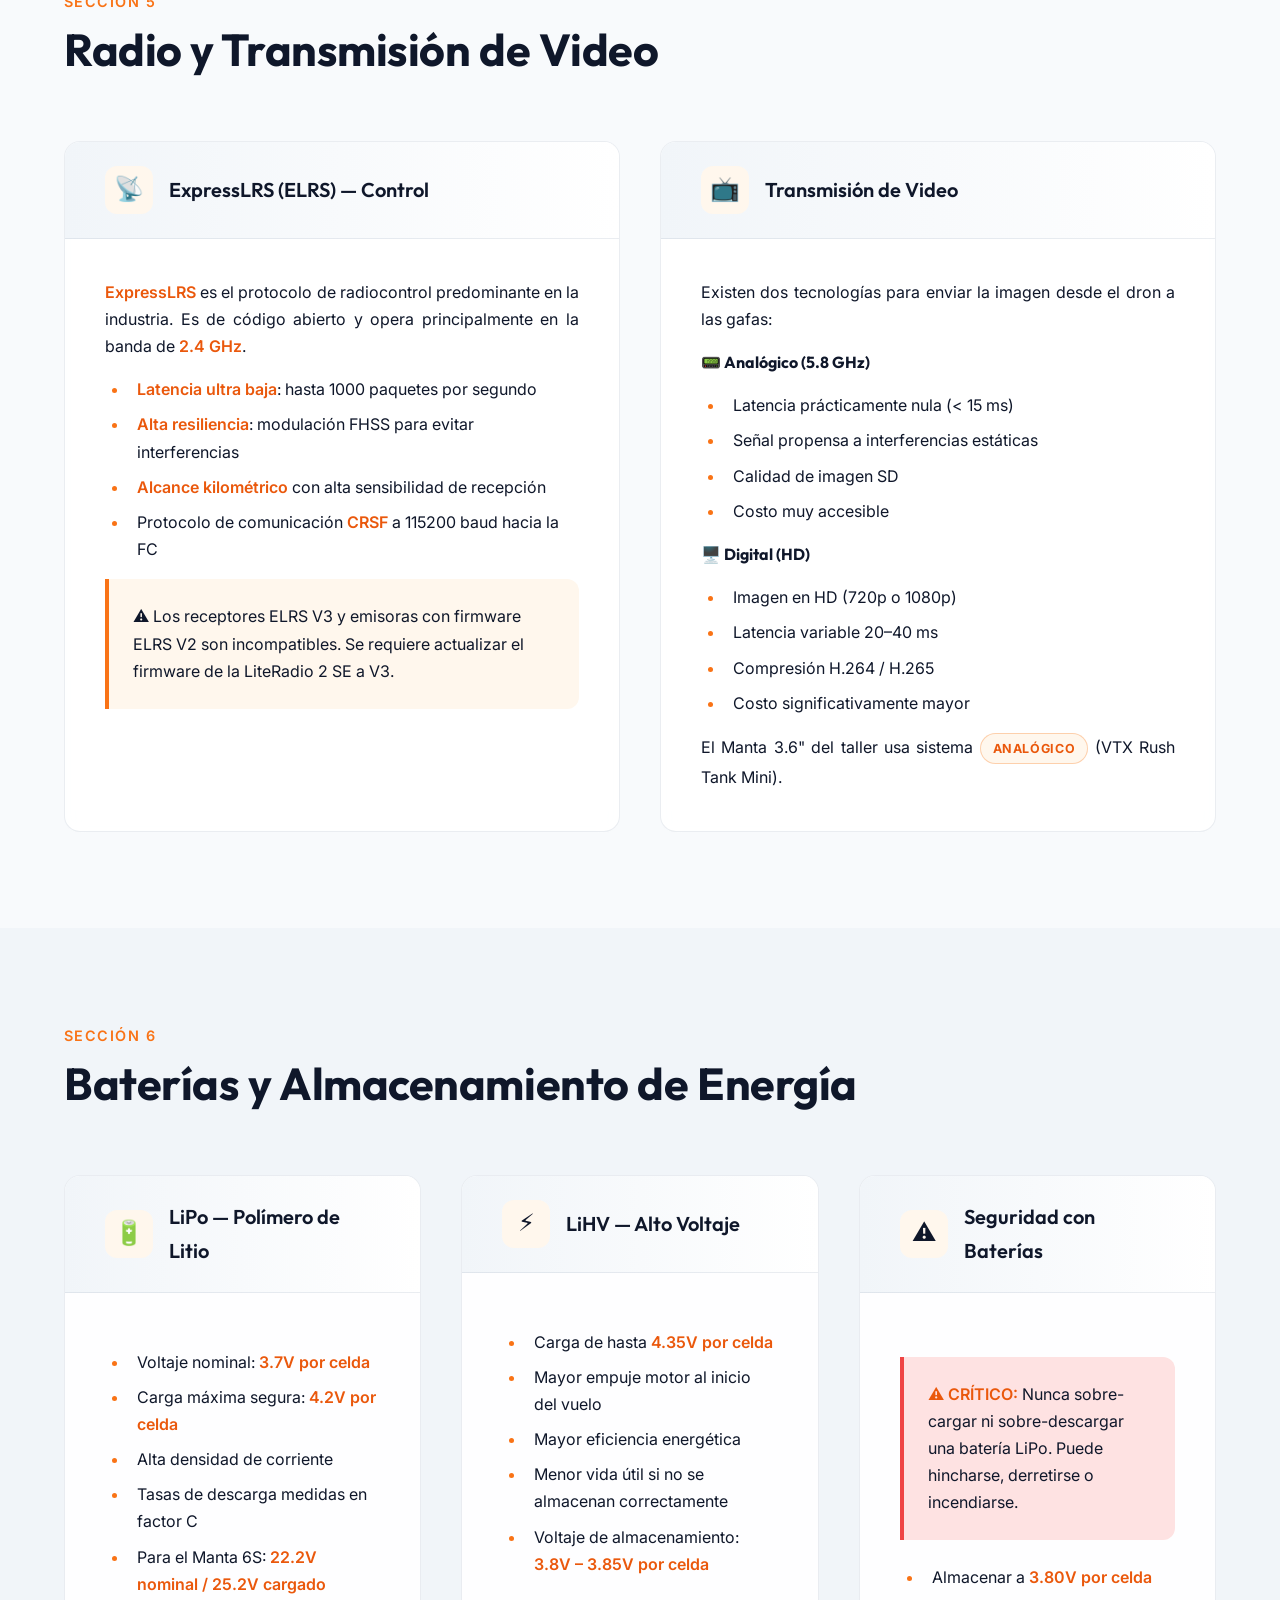
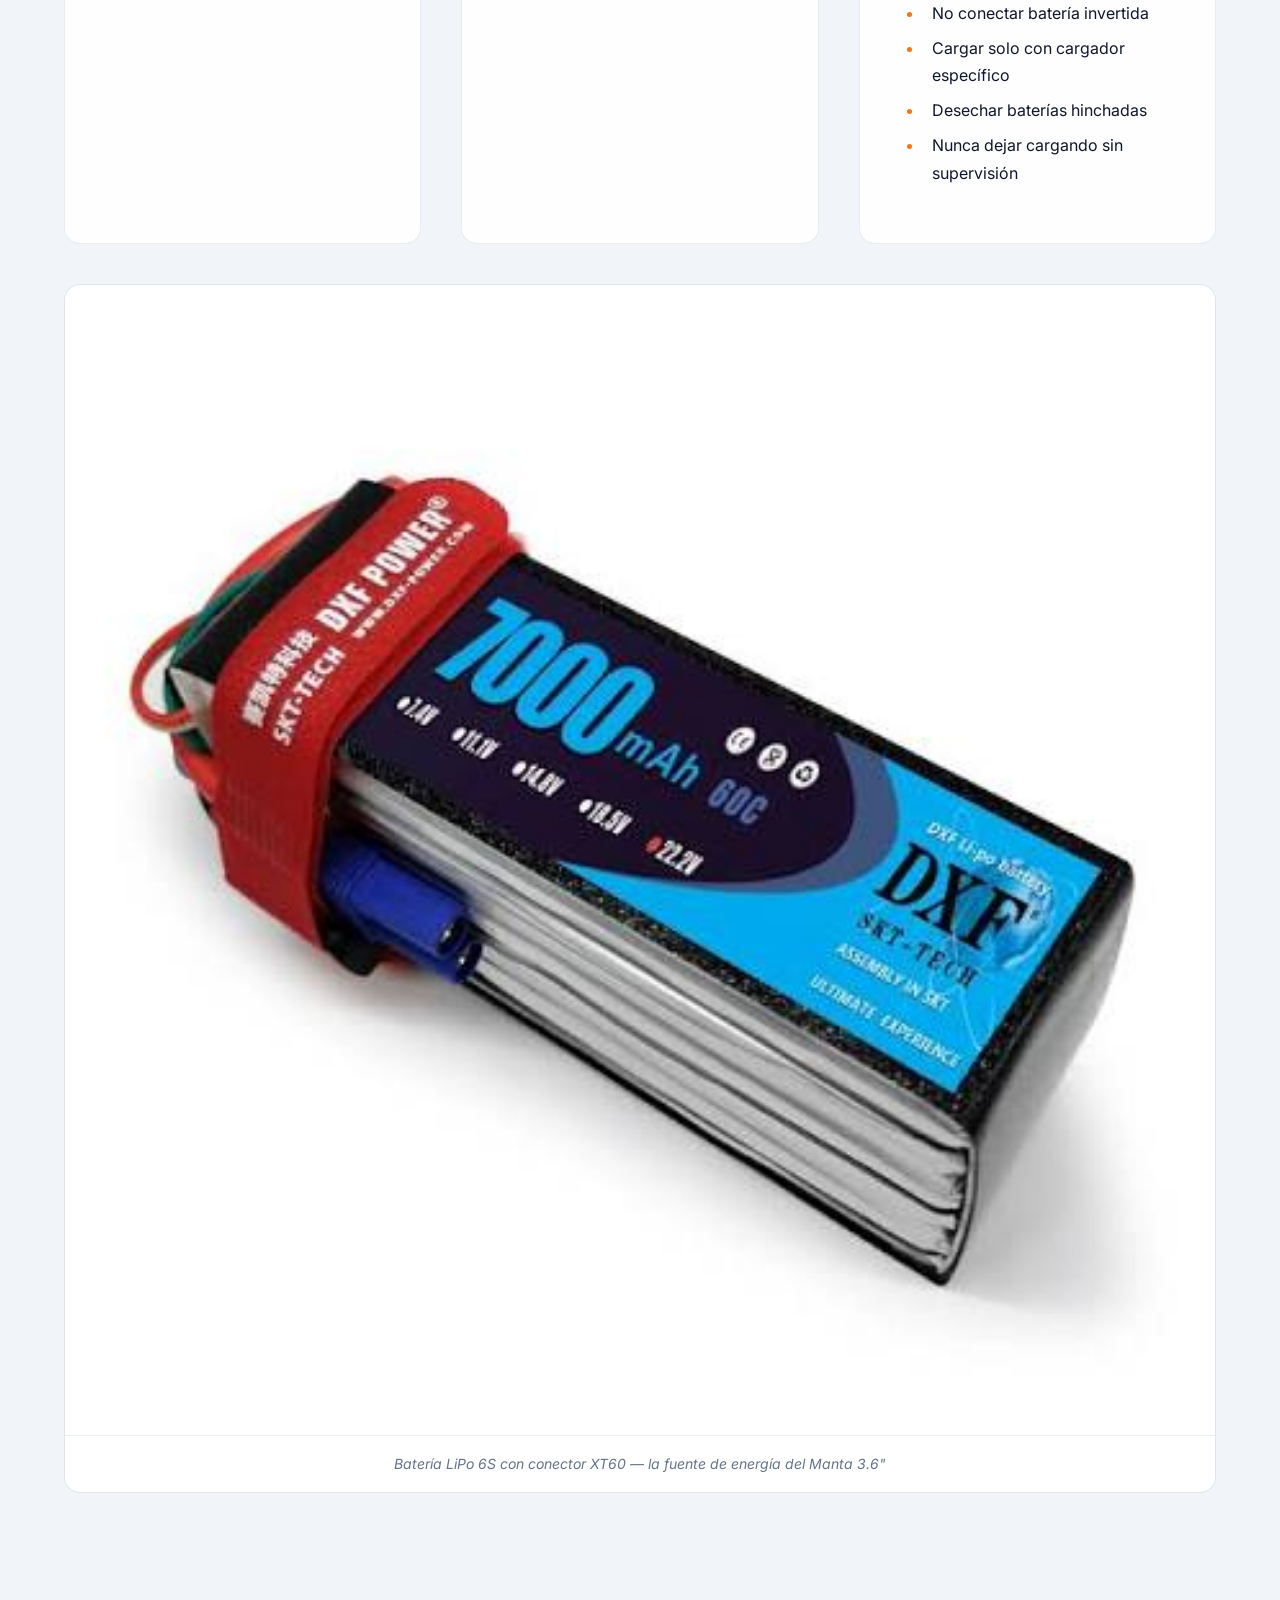
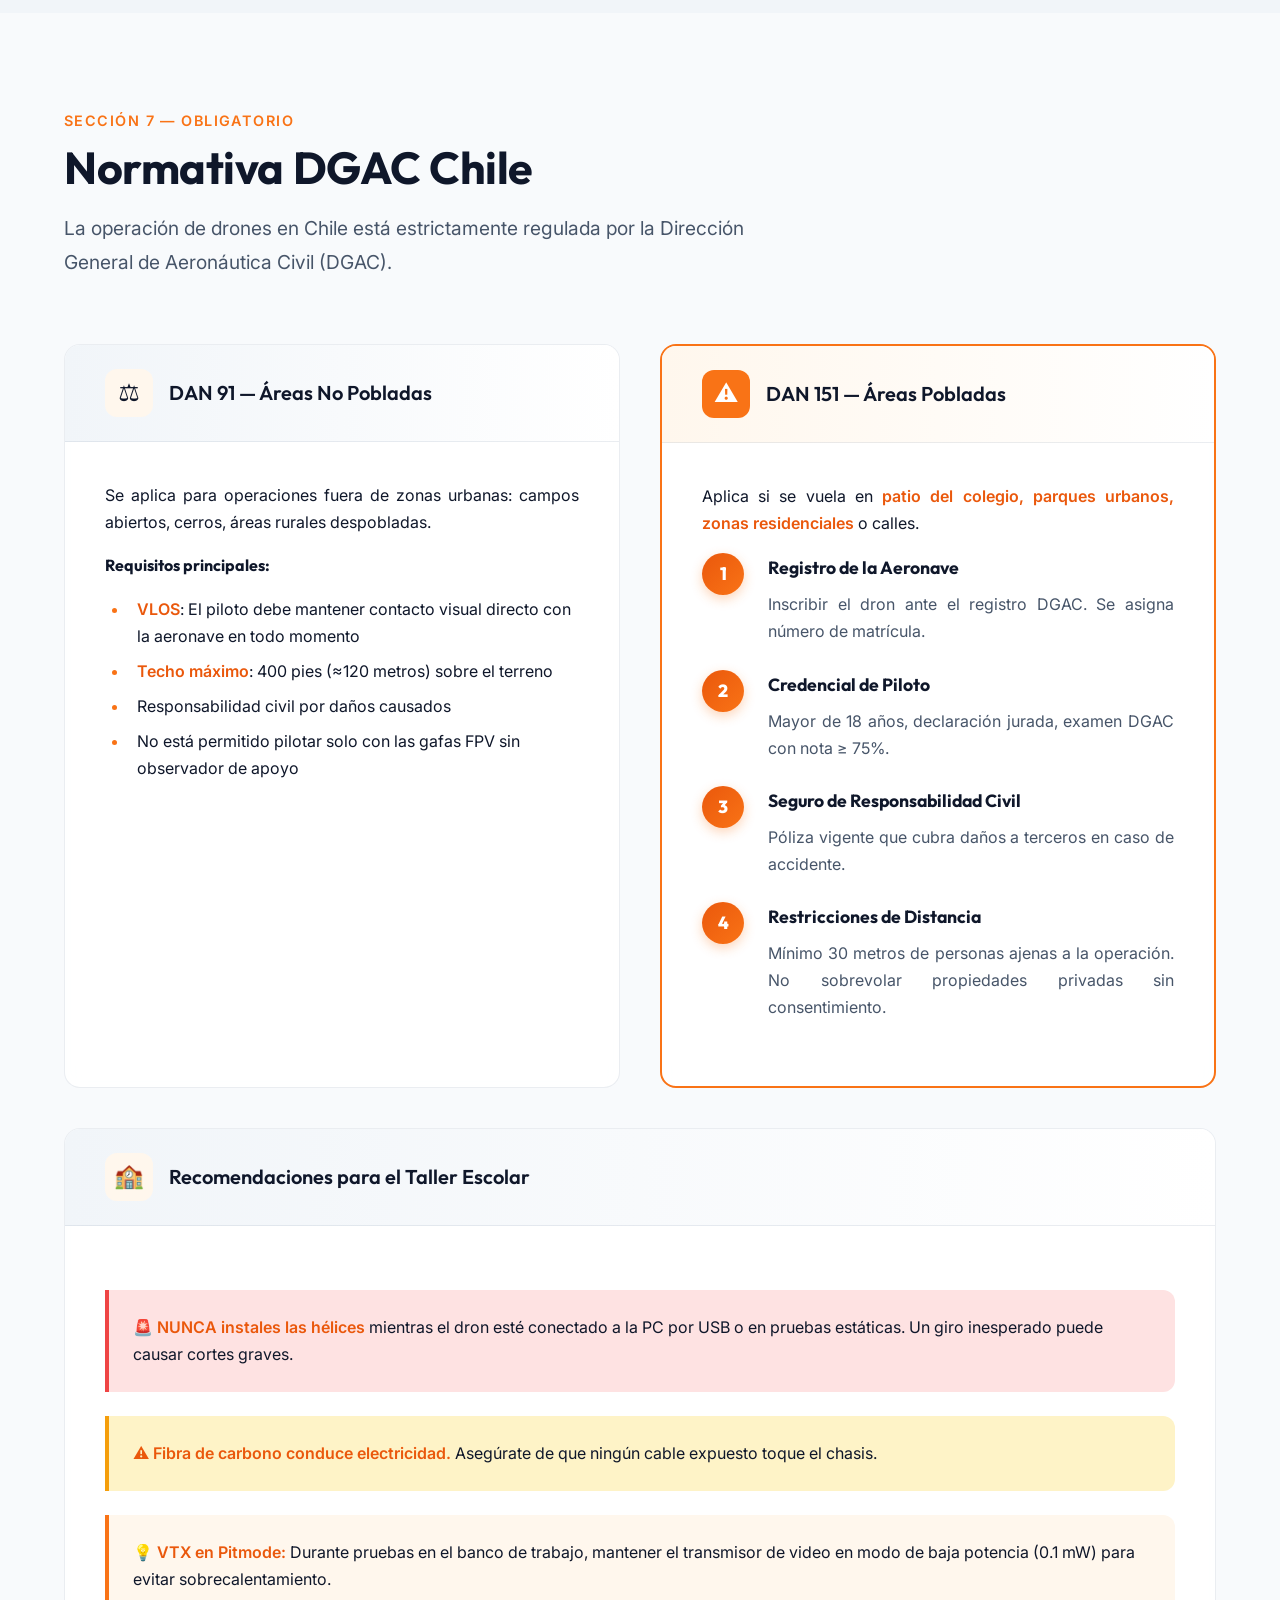
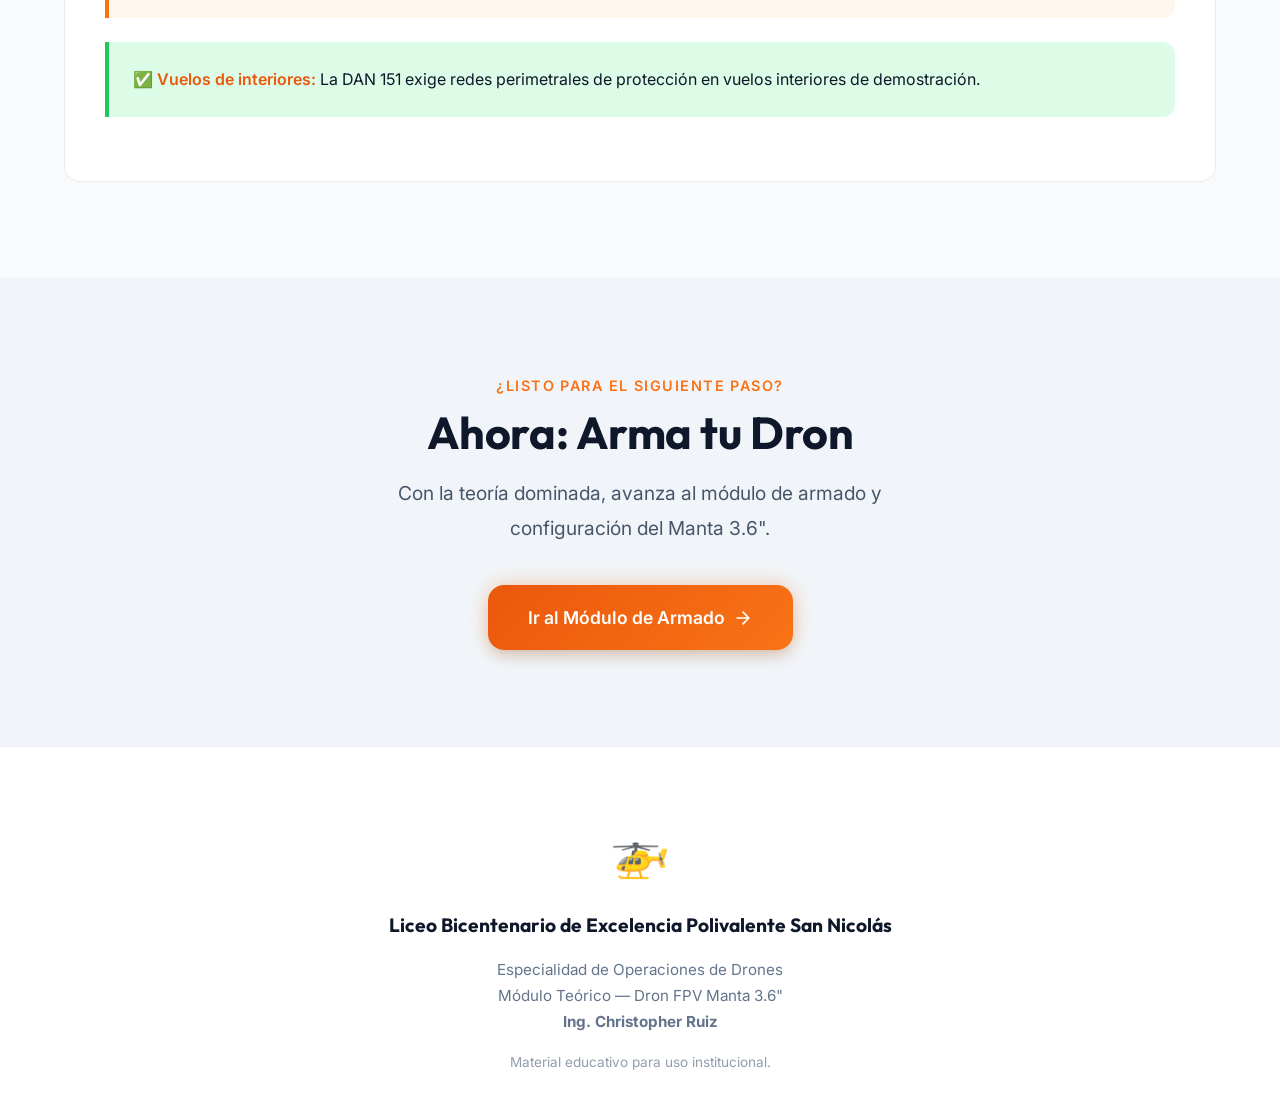
==== commit 0276677e: "Se cambia imagen de anatomia del dorn" ====
--- a/modulo-teorico.html
+++ b/modulo-teorico.html
@@ -389,7 +389,7 @@
 
       <!-- Imagen del chasis / esquema -->
       <div class="img-frame reveal" style="margin-bottom: var(--space-xl);">
-        <img src="assets/images/Anatomiadron.jpg alt=" Esquema del chasis Manta 3.6"
+        <img src="assets/images/Anatomiadron.jpg" alt="Esquema del chasis Manta 3.6"
           onerror="this.parentElement.innerHTML='<div class=\'img-placeholder\'><div class=\'img-placeholder-icon\'>🏗️</div><p>Esquema del chasis AxisFlying Manta 3.6&quot; con componentes marcados</p><code>assets/images/manta-chasis-esquema.jpg</code></div><div class=\'img-caption\'>Esquema de distribución de componentes en el Manta 3.6&quot;</div>'">
         <div class="img-caption">Componentes generales y su interconexión teórica"</div>
       </div>
